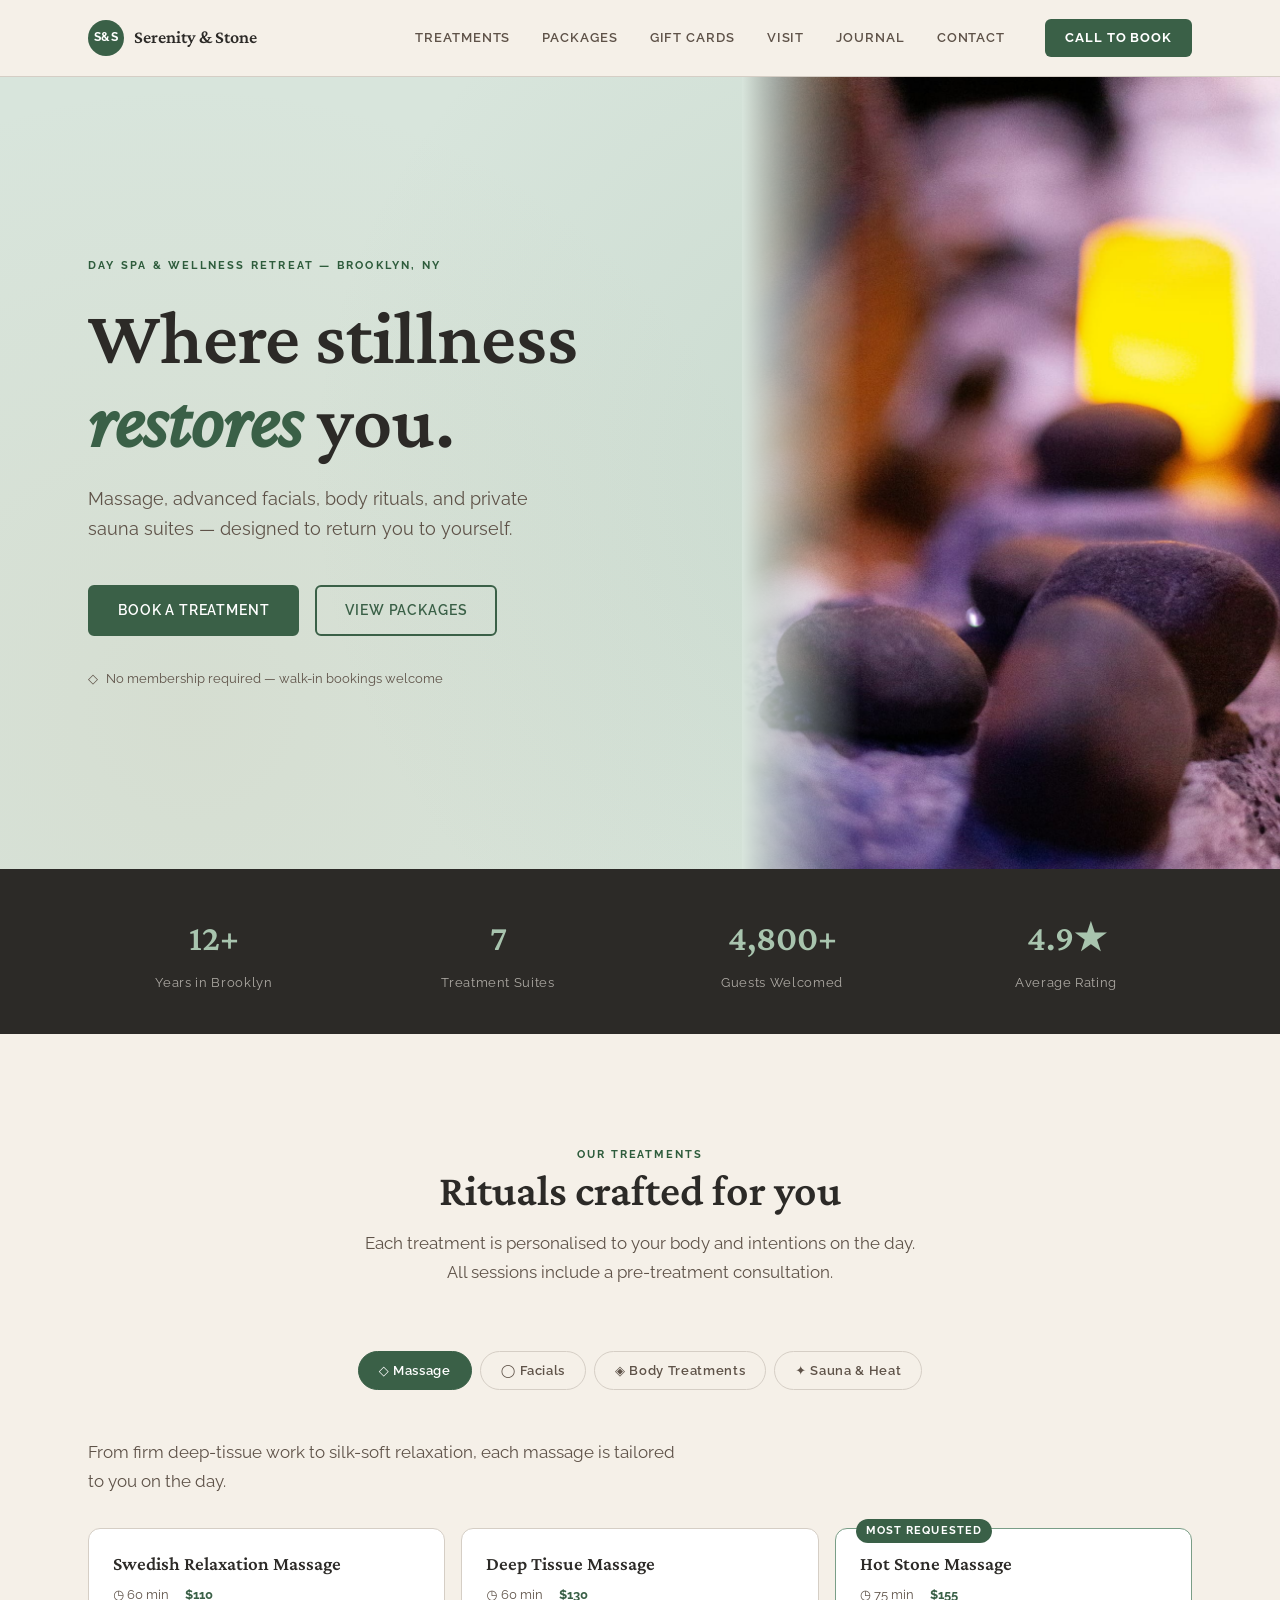
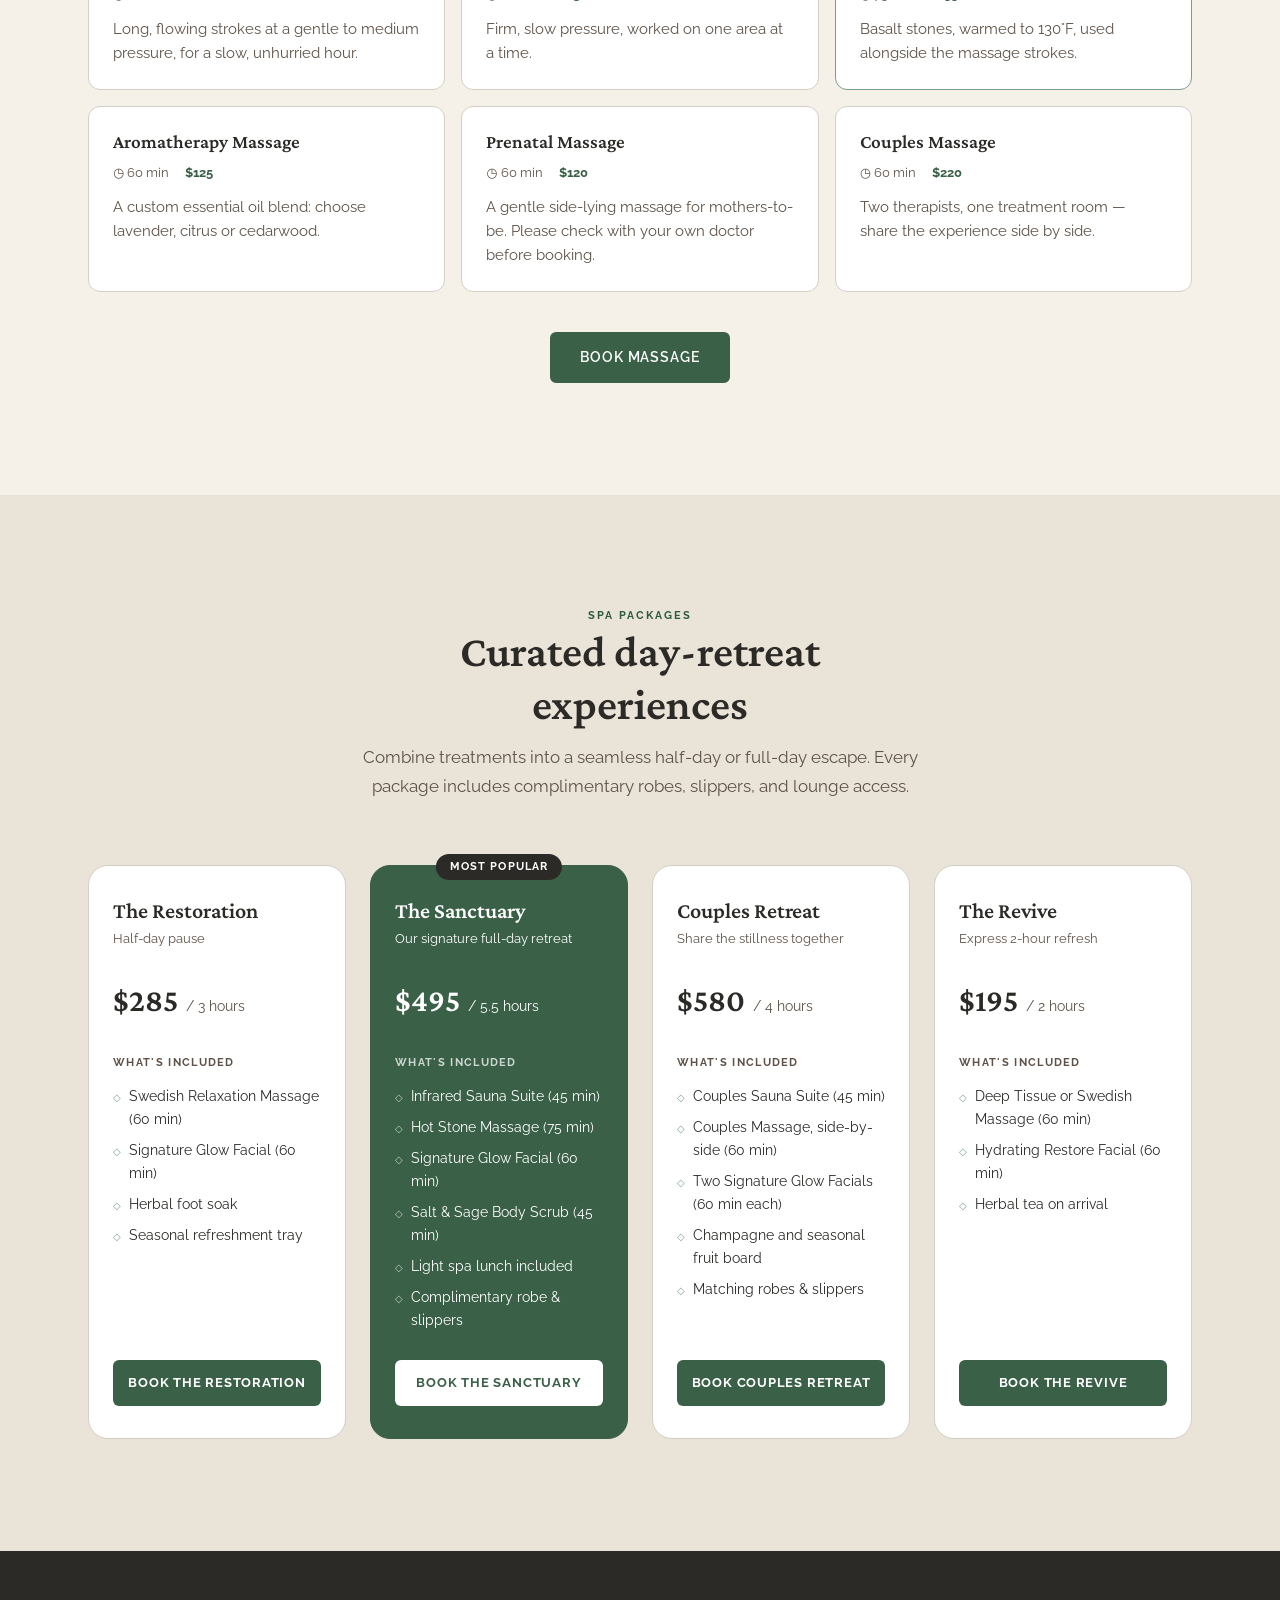
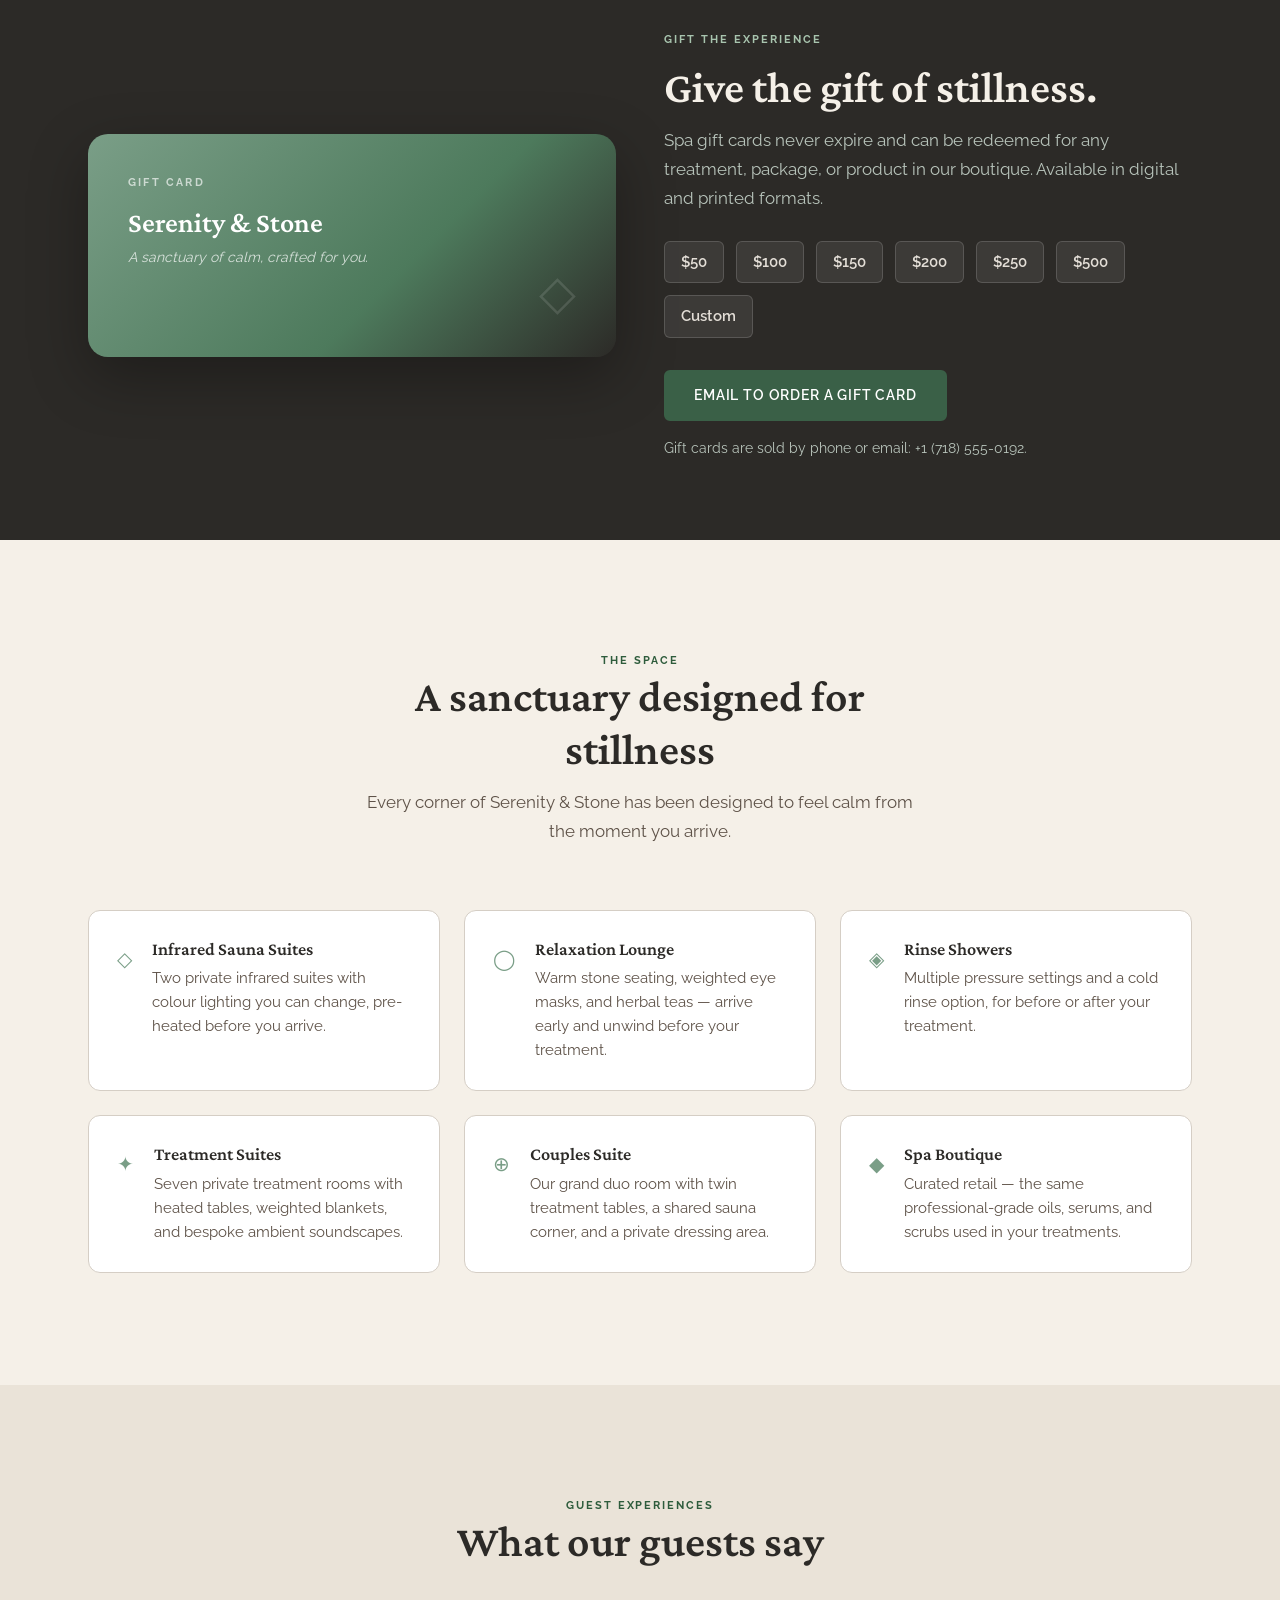
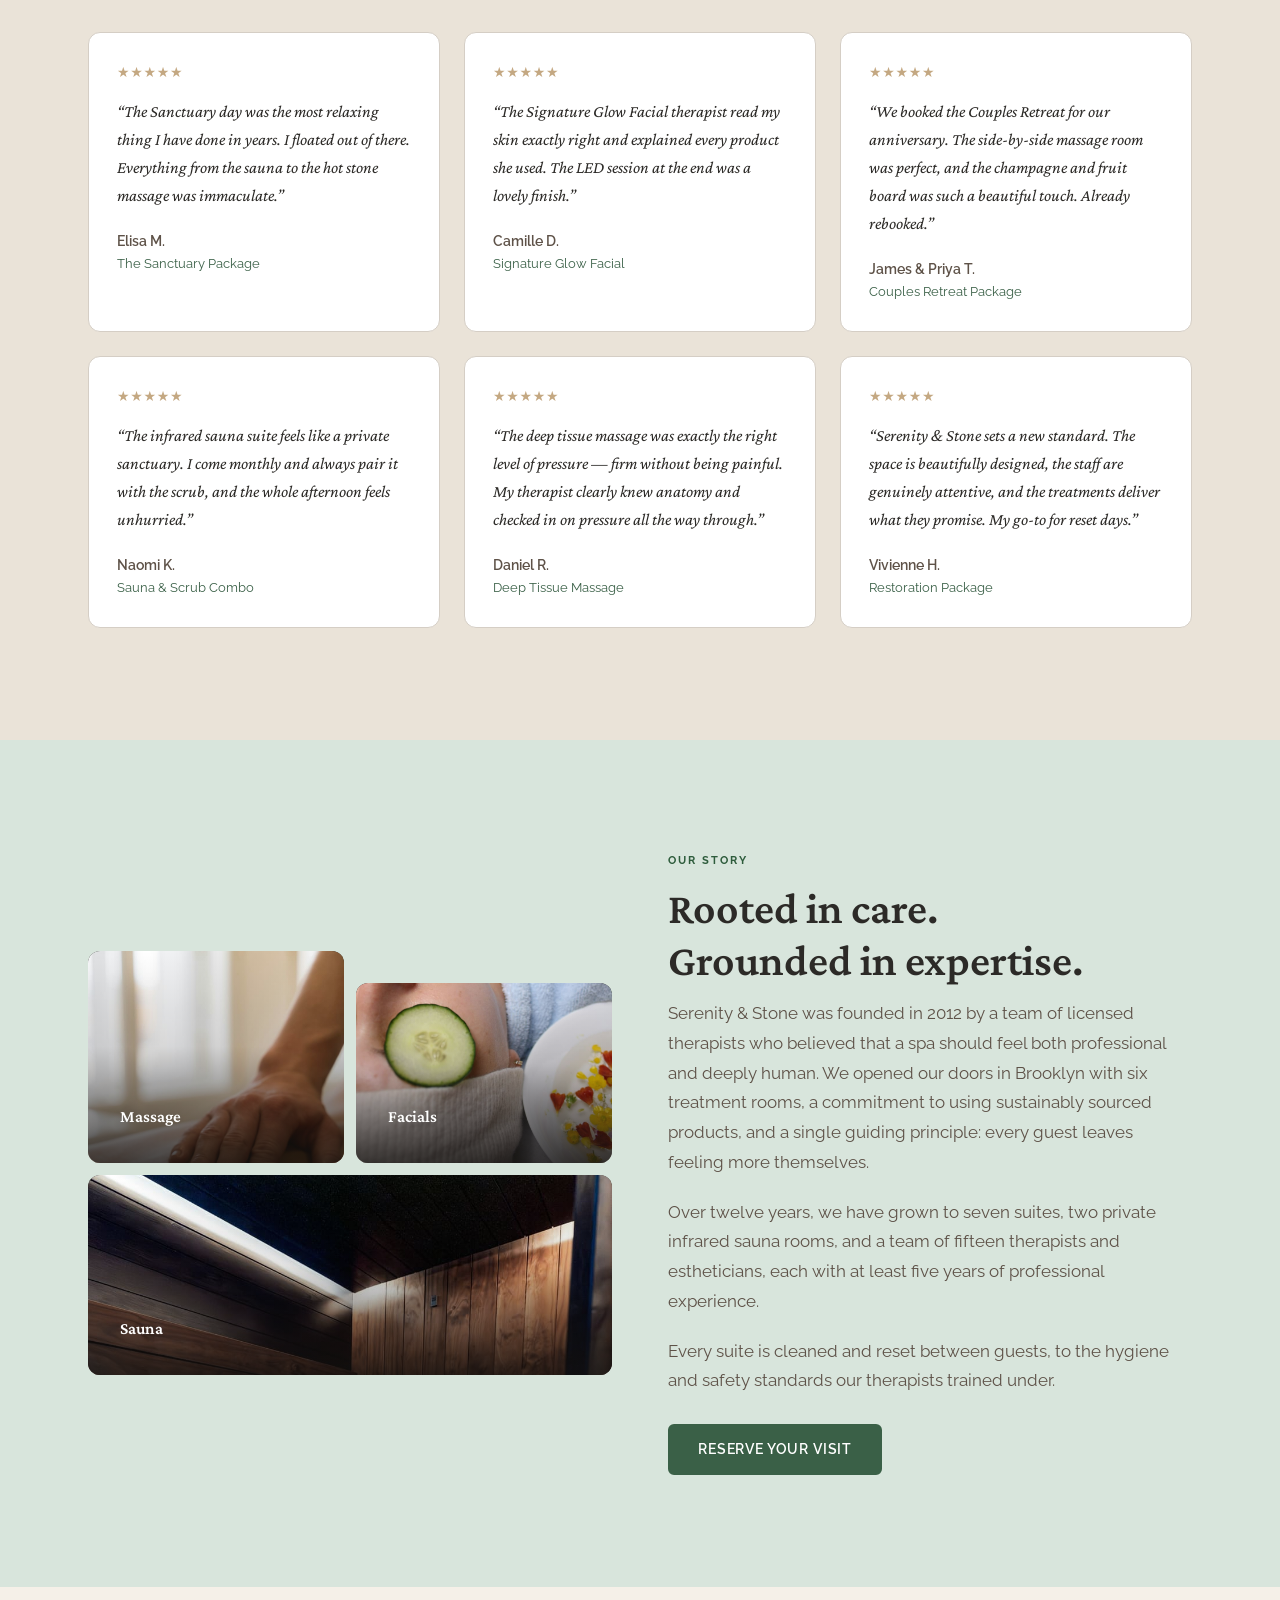
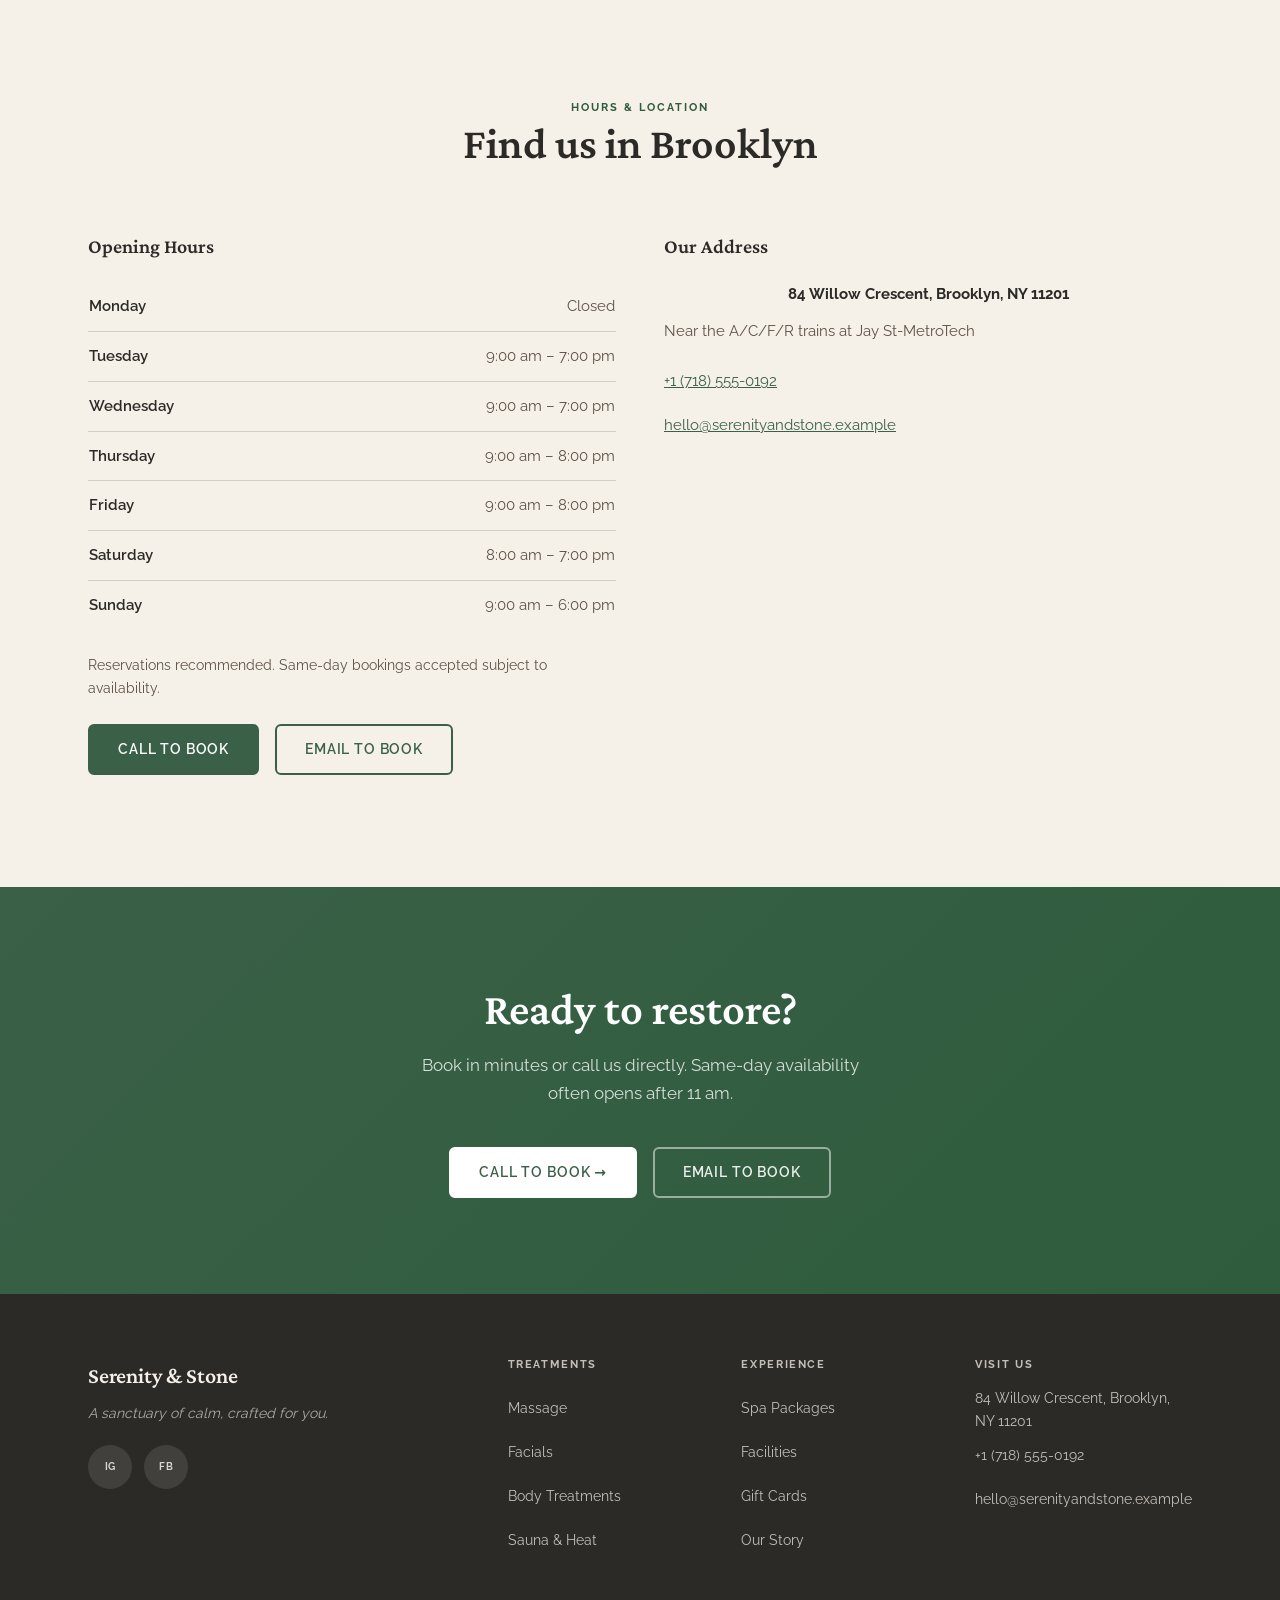
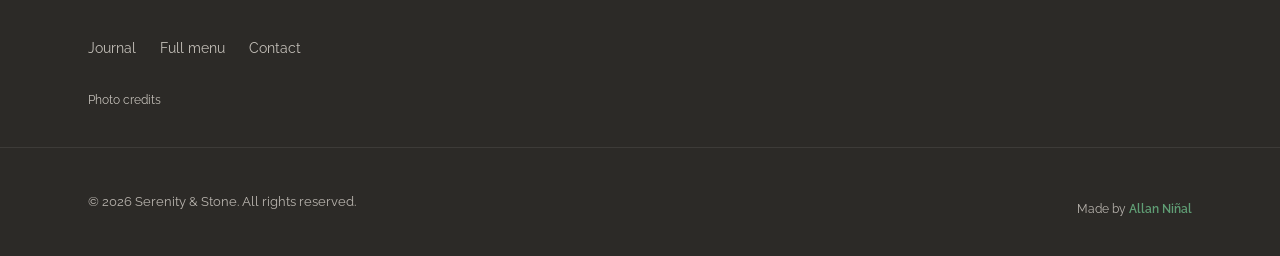
==== index.html @ 5a9118f3 "Eucalyptus HTML edition 1.0.0 Co-Authored-By: Claude Sonnet 5.5 <noreply@anthropic.com> Claude-Sessi" ====
<!DOCTYPE html><html lang="en" class="scroll-smooth"> <head><meta charset="utf-8"><meta name="viewport" content="width=device-width, initial-scale=1, viewport-fit=cover"><meta name="theme-color" content="#7A9E87"><title>Serenity &amp; Stone — Day Spa, Brooklyn NY</title><meta name="description" content="A luxury day spa in Brooklyn: massage, facials, body treatments, infrared sauna and bespoke packages. Book your retreat by phone or email."><link rel="canonical" href="https://example.com/"><meta name="robots" content="index, follow"><meta name="author" content="Serenity &#38; Stone"><!-- Open Graph --><meta property="og:title" content="Serenity &#38; Stone — Day Spa, Brooklyn NY"><meta property="og:description" content="A luxury day spa in Brooklyn: massage, facials, body treatments, infrared sauna and bespoke packages. Book your retreat by phone or email."><meta property="og:url" content="https://example.com/"><meta property="og:type" content="website"><meta property="og:site_name" content="Serenity &#38; Stone — Day Spa, Brooklyn NY"><meta property="og:locale" content="en_US"><meta property="og:image" content="https://example.com/og-image.png"><meta property="og:image:type" content="image/png"><meta property="og:image:width" content="1200"><meta property="og:image:height" content="630"><meta property="og:image:alt" content="Serenity &#38; Stone — Day Spa, Brooklyn NY"><!-- Twitter / X --><meta name="twitter:card" content="summary_large_image"><meta name="twitter:title" content="Serenity &#38; Stone — Day Spa, Brooklyn NY"><meta name="twitter:description" content="A luxury day spa in Brooklyn: massage, facials, body treatments, infrared sauna and bespoke packages. Book your retreat by phone or email."><meta name="twitter:image" content="https://example.com/og-image.png"><link rel="icon" href="./favicon.svg" type="image/svg+xml"><link rel="apple-touch-icon" href="./favicon.svg"><script type="application/ld+json">{"@context":"https://schema.org","@type":["HealthAndBeautyBusiness","DaySpa"],"name":"Serenity & Stone","description":"A luxury day spa in Brooklyn: massage, facials, body treatments, infrared sauna and bespoke packages. Book your retreat by phone or email.","url":"https://example.com/","telephone":"+1 (718) 555-0192","email":"hello@serenityandstone.example","address":{"@type":"PostalAddress","streetAddress":"84 Willow Crescent","addressLocality":"Brooklyn","addressRegion":"NY","postalCode":"11201","addressCountry":"US"},"openingHoursSpecification":[{"@type":"OpeningHoursSpecification","dayOfWeek":["Tuesday","Wednesday"],"opens":"09:00","closes":"19:00"},{"@type":"OpeningHoursSpecification","dayOfWeek":["Thursday","Friday"],"opens":"09:00","closes":"20:00"},{"@type":"OpeningHoursSpecification","dayOfWeek":"Saturday","opens":"08:00","closes":"19:00"},{"@type":"OpeningHoursSpecification","dayOfWeek":"Sunday","opens":"09:00","closes":"18:00"}],"priceRange":"$$$","image":"https://example.com/og-image.png","sameAs":["https://www.instagram.com/","https://www.facebook.com/"]}</script><script type="application/ld+json">{"@context":"https://schema.org","@type":"Service","provider":{"@type":"DaySpa","name":"Serenity & Stone","url":"https://example.com/"},"serviceType":"Day Spa Services","hasOfferCatalog":{"@type":"OfferCatalog","name":"Spa Treatments & Packages","itemListElement":[{"@type":"OfferCatalog","name":"Massage","itemListElement":[{"@type":"Offer","itemOffered":{"@type":"Service","name":"Hot Stone Massage"},"price":"155","priceCurrency":"USD"},{"@type":"Offer","itemOffered":{"@type":"Service","name":"Couples Massage"},"price":"220","priceCurrency":"USD"}]},{"@type":"OfferCatalog","name":"Facials","itemListElement":[{"@type":"Offer","itemOffered":{"@type":"Service","name":"Signature Glow Facial"},"price":"115","priceCurrency":"USD"}]}]}}</script><link rel="stylesheet" href="./assets/index.DWOduGTS.css"><script type="module">const l=document.querySelectorAll('[role="tab"]'),r=document.querySelectorAll('[role="tabpanel"]');l.forEach(a=>{a.addEventListener("click",()=>{const c=a.getAttribute("data-tab");l.forEach(t=>t.setAttribute("aria-selected","false")),r.forEach(t=>t.classList.remove("is-active")),a.setAttribute("aria-selected","true");const e=document.getElementById(`panel-${c}`);e&&e.classList.add("is-active")}),a.addEventListener("keydown",c=>{const e=Array.from(l),t=e.indexOf(a);c.key==="ArrowRight"&&(e[(t+1)%e.length].focus(),e[(t+1)%e.length].click()),c.key==="ArrowLeft"&&(e[(t-1+e.length)%e.length].focus(),e[(t-1+e.length)%e.length].click())})});
</script></head> <body class="min-h-screen flex flex-col antialiased"> <header class="site-header" role="banner"> <div class="container-x header-inner"> <a href="./index.html" class="logo" aria-label="Serenity &#38; Stone — home"> <span class="logo-mark" aria-hidden="true">S&S</span> <span class="logo-name">Serenity &amp; Stone</span> </a> <nav aria-label="Main navigation" class="main-nav"> <ul role="list" class="nav-list"> <li> <a href="./index.html#treatments" class="nav-link">Treatments</a> </li><li> <a href="./index.html#packages" class="nav-link">Packages</a> </li><li> <a href="./index.html#gift-cards" class="nav-link">Gift Cards</a> </li><li> <a href="./index.html#location" class="nav-link">Visit</a> </li><li> <a href="./journal/index.html" class="nav-link">Journal</a> </li><li> <a href="./contact/index.html" class="nav-link">Contact</a> </li> </ul> </nav> <a href="tel:+17185550192" class="btn-book">Call to Book</a> <!-- Phone: menu (no JavaScript) --> <details class="mobile-menu"> <summary aria-label="Menu">Menu</summary> <nav aria-label="Mobile navigation"> <a href="./index.html#treatments">Treatments</a><a href="./index.html#packages">Packages</a><a href="./index.html#gift-cards">Gift Cards</a><a href="./index.html#location">Visit</a><a href="./journal/index.html">Journal</a><a href="./contact/index.html">Contact</a> <a href="tel:+17185550192" class="mobile-menu__cta">Call to Book</a> </nav> </details> </div> </header> <main id="main-content" class="flex-1" tabindex="-1">   <section id="hero" class="hero" aria-label="Hero — {spa.name}"> <div class="hero-bg-pattern" aria-hidden="true"></div> <!-- Real spa photography fills the right panel --> <div class="hero-photo" aria-hidden="true"> <img src="./images/hero.jpg" alt="Warm basalt stones and a glowing candle in a treatment room" width="1400" height="1600" fetchpriority="high" decoding="async"> </div> <div class="container-x hero-inner"> <p class="hero-eyebrow">Day Spa &amp; Wellness Retreat &mdash; Brooklyn, NY</p> <h1 class="hero-title">
Where stillness<br> <em>restores</em> you.
</h1> <p class="hero-tagline">
Massage, advanced facials, body rituals, and private sauna suites
        — designed to return you to yourself.
</p> <div class="hero-actions"> <a href="#location" class="btn-primary">
Book a Treatment
</a> <a href="#packages" class="btn-ghost">
View Packages
</a> </div> <p class="hero-note"> <span aria-hidden="true">◇</span>
No membership required &mdash; walk-in bookings welcome
</p> </div> </section>  <section class="stats-band" aria-label="Key statistics"> <div class="container-x"> <dl class="stats-grid"> <div> <dt class="visually-hidden">Years in Brooklyn</dt> <dd> <span class="stat-value">12+</span> <p class="stat-label">Years in Brooklyn</p> </dd> </div><div> <dt class="visually-hidden">Treatment Suites</dt> <dd> <span class="stat-value">7</span> <p class="stat-label">Treatment Suites</p> </dd> </div><div> <dt class="visually-hidden">Guests Welcomed</dt> <dd> <span class="stat-value">4,800+</span> <p class="stat-label">Guests Welcomed</p> </dd> </div><div> <dt class="visually-hidden">Average Rating</dt> <dd> <span class="stat-value">4.9★</span> <p class="stat-label">Average Rating</p> </dd> </div> </dl> </div> </section>  <section id="treatments" class="section-pad" aria-labelledby="treatments-heading"> <div class="container-x"> <div class="section-header"> <p class="eyebrow" aria-hidden="true">Our Treatments</p> <h2 id="treatments-heading" class="section-title">
Rituals crafted for you
</h2> <p class="section-subtitle">
Each treatment is personalised to your body and intentions on the day.
          All sessions include a pre-treatment consultation.
</p> </div> <!-- Tab navigation --> <div class="tabs-nav" role="tablist" aria-label="Treatment categories"> <button role="tab" id="tab-massage" aria-selected="true" aria-controls="panel-massage" class="tab-btn" data-tab="massage"> <span aria-hidden="true">◇</span> Massage </button><button role="tab" id="tab-facials" aria-selected="false" aria-controls="panel-facials" class="tab-btn" data-tab="facials"> <span aria-hidden="true">◯</span> Facials </button><button role="tab" id="tab-body" aria-selected="false" aria-controls="panel-body" class="tab-btn" data-tab="body"> <span aria-hidden="true">◈</span> Body Treatments </button><button role="tab" id="tab-sauna" aria-selected="false" aria-controls="panel-sauna" class="tab-btn" data-tab="sauna"> <span aria-hidden="true">✦</span> Sauna &amp; Heat </button> </div> <!-- Tab panels --> <div role="tabpanel" id="panel-massage" aria-labelledby="tab-massage" class="tab-panel is-active" tabindex="0"> <p class="section-subtitle" style="text-align:left;margin-bottom:2rem;margin-inline:0;max-width:60ch;">From firm deep-tissue work to silk-soft relaxation, each massage is tailored to you on the day.</p> <div class="treatments-grid"> <article class="treatment-card">  <h3 class="treatment-name">Swedish Relaxation Massage</h3> <div class="treatment-meta"> <span class="treatment-duration" aria-label="Duration: 60 min"> <span aria-hidden="true">◷</span> 60 min </span> <span class="treatment-price" aria-label="Price: $110"> $110 </span> </div> <p class="treatment-desc">Long, flowing strokes at a gentle to medium pressure, for a slow, unhurried hour.</p> </article><article class="treatment-card">  <h3 class="treatment-name">Deep Tissue Massage</h3> <div class="treatment-meta"> <span class="treatment-duration" aria-label="Duration: 60 min"> <span aria-hidden="true">◷</span> 60 min </span> <span class="treatment-price" aria-label="Price: $130"> $130 </span> </div> <p class="treatment-desc">Firm, slow pressure, worked on one area at a time.</p> </article><article class="treatment-card is-highlight"> <span class="treatment-highlight-badge">Most Requested</span> <h3 class="treatment-name">Hot Stone Massage</h3> <div class="treatment-meta"> <span class="treatment-duration" aria-label="Duration: 75 min"> <span aria-hidden="true">◷</span> 75 min </span> <span class="treatment-price" aria-label="Price: $155"> $155 </span> </div> <p class="treatment-desc">Basalt stones, warmed to 130°F, used alongside the massage strokes.</p> </article><article class="treatment-card">  <h3 class="treatment-name">Aromatherapy Massage</h3> <div class="treatment-meta"> <span class="treatment-duration" aria-label="Duration: 60 min"> <span aria-hidden="true">◷</span> 60 min </span> <span class="treatment-price" aria-label="Price: $125"> $125 </span> </div> <p class="treatment-desc">A custom essential oil blend: choose lavender, citrus or cedarwood.</p> </article><article class="treatment-card">  <h3 class="treatment-name">Prenatal Massage</h3> <div class="treatment-meta"> <span class="treatment-duration" aria-label="Duration: 60 min"> <span aria-hidden="true">◷</span> 60 min </span> <span class="treatment-price" aria-label="Price: $120"> $120 </span> </div> <p class="treatment-desc">A gentle side-lying massage for mothers-to-be. Please check with your own doctor before booking.</p> </article><article class="treatment-card">  <h3 class="treatment-name">Couples Massage</h3> <div class="treatment-meta"> <span class="treatment-duration" aria-label="Duration: 60 min"> <span aria-hidden="true">◷</span> 60 min </span> <span class="treatment-price" aria-label="Price: $220"> $220 </span> </div> <p class="treatment-desc">Two therapists, one treatment room — share the experience side by side.</p> </article> </div> <!-- Book CTA below each panel --> <div style="text-align:center;margin-top:2.5rem;"> <a href="#location" class="btn-primary">
Book Massage </a> </div> </div><div role="tabpanel" id="panel-facials" aria-labelledby="tab-facials" class="tab-panel" tabindex="0"> <p class="section-subtitle" style="text-align:left;margin-bottom:2rem;margin-inline:0;max-width:60ch;">Every facial begins with a skin analysis, so your therapist can choose the right products for you.</p> <div class="treatments-grid"> <article class="treatment-card is-highlight"> <span class="treatment-highlight-badge">Most Requested</span> <h3 class="treatment-name">Signature Glow Facial</h3> <div class="treatment-meta"> <span class="treatment-duration" aria-label="Duration: 60 min"> <span aria-hidden="true">◷</span> 60 min </span> <span class="treatment-price" aria-label="Price: $115"> $115 </span> </div> <p class="treatment-desc">Double cleanse, enzyme exfoliation, a custom serum and an LED light session.</p> </article><article class="treatment-card">  <h3 class="treatment-name">Hydrating Restore Facial</h3> <div class="treatment-meta"> <span class="treatment-duration" aria-label="Duration: 75 min"> <span aria-hidden="true">◷</span> 75 min </span> <span class="treatment-price" aria-label="Price: $135"> $135 </span> </div> <p class="treatment-desc">A hyaluronic acid serum and a peptide mask, for skin that feels dry.</p> </article><article class="treatment-card">  <h3 class="treatment-name">Clarifying Purify Facial</h3> <div class="treatment-meta"> <span class="treatment-duration" aria-label="Duration: 60 min"> <span aria-hidden="true">◷</span> 60 min </span> <span class="treatment-price" aria-label="Price: $115"> $115 </span> </div> <p class="treatment-desc">A salicylic peel, extractions and a clarifying mask, for oily or breakout-prone skin.</p> </article><article class="treatment-card">  <h3 class="treatment-name">Microcurrent Sculpting Facial</h3> <div class="treatment-meta"> <span class="treatment-duration" aria-label="Duration: 90 min"> <span aria-hidden="true">◷</span> 90 min </span> <span class="treatment-price" aria-label="Price: $165"> $165 </span> </div> <p class="treatment-desc">Microcurrent sculpting, a retinol micro-peel and a peptide mask.</p> </article><article class="treatment-card">  <h3 class="treatment-name">Sensitive Calm Facial</h3> <div class="treatment-meta"> <span class="treatment-duration" aria-label="Duration: 60 min"> <span aria-hidden="true">◷</span> 60 min </span> <span class="treatment-price" aria-label="Price: $110"> $110 </span> </div> <p class="treatment-desc">Fragrance-free formulas, cooling jade tool, and oat-silk mask for reactive skin.</p> </article> </div> <!-- Book CTA below each panel --> <div style="text-align:center;margin-top:2.5rem;"> <a href="#location" class="btn-primary">
Book Facials </a> </div> </div><div role="tabpanel" id="panel-body" aria-labelledby="tab-body" class="tab-panel" tabindex="0"> <p class="section-subtitle" style="text-align:left;margin-bottom:2rem;margin-inline:0;max-width:60ch;">Full-body rituals that exfoliate, soften and warm, from scalp to sole.</p> <div class="treatments-grid"> <article class="treatment-card">  <h3 class="treatment-name">Salt &amp; Sage Body Scrub</h3> <div class="treatment-meta"> <span class="treatment-duration" aria-label="Duration: 45 min"> <span aria-hidden="true">◷</span> 45 min </span> <span class="treatment-price" aria-label="Price: $90"> $90 </span> </div> <p class="treatment-desc">Dead Sea salt and dried sage exfoliate, followed by a warm rinse and shea butter seal.</p> </article><article class="treatment-card is-highlight"> <span class="treatment-highlight-badge">Most Requested</span> <h3 class="treatment-name">Seaweed Wrap</h3> <div class="treatment-meta"> <span class="treatment-duration" aria-label="Duration: 60 min"> <span aria-hidden="true">◷</span> 60 min </span> <span class="treatment-price" aria-label="Price: $120"> $120 </span> </div> <p class="treatment-desc">A warm marine algae wrap, with the skin cocooned in soft blankets.</p> </article><article class="treatment-card">  <h3 class="treatment-name">Cocoa Butter Body Ritual</h3> <div class="treatment-meta"> <span class="treatment-duration" aria-label="Duration: 75 min"> <span aria-hidden="true">◷</span> 75 min </span> <span class="treatment-price" aria-label="Price: $140"> $140 </span> </div> <p class="treatment-desc">A warm cocoa-sugar scrub, a warm oil massage and a butter mask.</p> </article><article class="treatment-card">  <h3 class="treatment-name">Back Facial</h3> <div class="treatment-meta"> <span class="treatment-duration" aria-label="Duration: 45 min"> <span aria-hidden="true">◷</span> 45 min </span> <span class="treatment-price" aria-label="Price: $95"> $95 </span> </div> <p class="treatment-desc">Deep cleanse, exfoliation, extractions, and masking for the hard-to-reach back.</p> </article><article class="treatment-card">  <h3 class="treatment-name">Himalayan Salt Stone Ritual</h3> <div class="treatment-meta"> <span class="treatment-duration" aria-label="Duration: 75 min"> <span aria-hidden="true">◷</span> 75 min </span> <span class="treatment-price" aria-label="Price: $150"> $150 </span> </div> <p class="treatment-desc">Warm salt stones glide over the skin in a slow, restorative full-body treatment.</p> </article> </div> <!-- Book CTA below each panel --> <div style="text-align:center;margin-top:2.5rem;"> <a href="#location" class="btn-primary">
Book Body Treatments </a> </div> </div><div role="tabpanel" id="panel-sauna" aria-labelledby="tab-sauna" class="tab-panel" tabindex="0"> <p class="section-subtitle" style="text-align:left;margin-bottom:2rem;margin-inline:0;max-width:60ch;">Our private infrared sauna suites offer heat, quiet and deep relaxation at your own pace.</p> <div class="treatments-grid"> <article class="treatment-card">  <h3 class="treatment-name">Infrared Sauna — Single</h3> <div class="treatment-meta"> <span class="treatment-duration" aria-label="Duration: 45 min"> <span aria-hidden="true">◷</span> 45 min </span> <span class="treatment-price" aria-label="Price: $55"> $55 </span> </div> <p class="treatment-desc">Private infrared suite with colour lighting you can change and chilled eucalyptus towels.</p> </article><article class="treatment-card">  <h3 class="treatment-name">Infrared Sauna — Couple</h3> <div class="treatment-meta"> <span class="treatment-duration" aria-label="Duration: 45 min"> <span aria-hidden="true">◷</span> 45 min </span> <span class="treatment-price" aria-label="Price: $90"> $90 </span> </div> <p class="treatment-desc">Share the heat — our spacious duo suite seats two comfortably.</p> </article><article class="treatment-card is-highlight"> <span class="treatment-highlight-badge">Most Requested</span> <h3 class="treatment-name">Sauna &amp; Scrub Combo</h3> <div class="treatment-meta"> <span class="treatment-duration" aria-label="Duration: 90 min"> <span aria-hidden="true">◷</span> 90 min </span> <span class="treatment-price" aria-label="Price: $145"> $145 </span> </div> <p class="treatment-desc">Infrared session followed immediately by the Salt &amp; Sage Body Scrub.</p> </article><article class="treatment-card">  <h3 class="treatment-name">Sauna &amp; Facial Combo</h3> <div class="treatment-meta"> <span class="treatment-duration" aria-label="Duration: 105 min"> <span aria-hidden="true">◷</span> 105 min </span> <span class="treatment-price" aria-label="Price: $160"> $160 </span> </div> <p class="treatment-desc">An infrared session followed immediately by the Signature Glow Facial.</p> </article> </div> <!-- Book CTA below each panel --> <div style="text-align:center;margin-top:2.5rem;"> <a href="#location" class="btn-primary">
Book Sauna &amp; Heat </a> </div> </div> </div> </section>  <section id="packages" class="section-pad" style="background-color:var(--color-bg-alt);" aria-labelledby="packages-heading"> <div class="container-x"> <div class="section-header"> <p class="eyebrow" aria-hidden="true">Spa Packages</p> <h2 id="packages-heading" class="section-title">
Curated day-retreat experiences
</h2> <p class="section-subtitle">
Combine treatments into a seamless half-day or full-day escape.
          Every package includes complimentary robes, slippers, and lounge access.
</p> </div> <div class="packages-grid"> <article class="package-card">  <h3 class="package-name">The Restoration</h3> <p class="package-subtitle">Half-day pause</p> <div class="package-pricing"> <span class="package-price">$285</span> <span class="package-duration">/ 3 hours</span> </div> <p class="package-includes-label">What's included</p> <ul class="package-include-list" role="list"> <li class="package-include"> <span class="package-include-item" aria-hidden="true"></span> <span>Swedish Relaxation Massage (60 min)</span> </li><li class="package-include"> <span class="package-include-item" aria-hidden="true"></span> <span>Signature Glow Facial (60 min)</span> </li><li class="package-include"> <span class="package-include-item" aria-hidden="true"></span> <span>Herbal foot soak</span> </li><li class="package-include"> <span class="package-include-item" aria-hidden="true"></span> <span>Seasonal refreshment tray</span> </li> </ul> <a href="#location" class="package-cta">
Book The Restoration </a> </article><article class="package-card is-highlight"> <span class="package-badge">Most popular</span> <h3 class="package-name">The Sanctuary</h3> <p class="package-subtitle">Our signature full-day retreat</p> <div class="package-pricing"> <span class="package-price">$495</span> <span class="package-duration">/ 5.5 hours</span> </div> <p class="package-includes-label">What's included</p> <ul class="package-include-list" role="list"> <li class="package-include"> <span class="package-include-item" aria-hidden="true"></span> <span>Infrared Sauna Suite (45 min)</span> </li><li class="package-include"> <span class="package-include-item" aria-hidden="true"></span> <span>Hot Stone Massage (75 min)</span> </li><li class="package-include"> <span class="package-include-item" aria-hidden="true"></span> <span>Signature Glow Facial (60 min)</span> </li><li class="package-include"> <span class="package-include-item" aria-hidden="true"></span> <span>Salt &amp; Sage Body Scrub (45 min)</span> </li><li class="package-include"> <span class="package-include-item" aria-hidden="true"></span> <span>Light spa lunch included</span> </li><li class="package-include"> <span class="package-include-item" aria-hidden="true"></span> <span>Complimentary robe &amp; slippers</span> </li> </ul> <a href="#location" class="package-cta">
Book The Sanctuary </a> </article><article class="package-card">  <h3 class="package-name">Couples Retreat</h3> <p class="package-subtitle">Share the stillness together</p> <div class="package-pricing"> <span class="package-price">$580</span> <span class="package-duration">/ 4 hours</span> </div> <p class="package-includes-label">What's included</p> <ul class="package-include-list" role="list"> <li class="package-include"> <span class="package-include-item" aria-hidden="true"></span> <span>Couples Sauna Suite (45 min)</span> </li><li class="package-include"> <span class="package-include-item" aria-hidden="true"></span> <span>Couples Massage, side-by-side (60 min)</span> </li><li class="package-include"> <span class="package-include-item" aria-hidden="true"></span> <span>Two Signature Glow Facials (60 min each)</span> </li><li class="package-include"> <span class="package-include-item" aria-hidden="true"></span> <span>Champagne and seasonal fruit board</span> </li><li class="package-include"> <span class="package-include-item" aria-hidden="true"></span> <span>Matching robes &amp; slippers</span> </li> </ul> <a href="#location" class="package-cta">
Book Couples Retreat </a> </article><article class="package-card">  <h3 class="package-name">The Revive</h3> <p class="package-subtitle">Express 2-hour refresh</p> <div class="package-pricing"> <span class="package-price">$195</span> <span class="package-duration">/ 2 hours</span> </div> <p class="package-includes-label">What's included</p> <ul class="package-include-list" role="list"> <li class="package-include"> <span class="package-include-item" aria-hidden="true"></span> <span>Deep Tissue or Swedish Massage (60 min)</span> </li><li class="package-include"> <span class="package-include-item" aria-hidden="true"></span> <span>Hydrating Restore Facial (60 min)</span> </li><li class="package-include"> <span class="package-include-item" aria-hidden="true"></span> <span>Herbal tea on arrival</span> </li> </ul> <a href="#location" class="package-cta">
Book The Revive </a> </article> </div> </div> </section>  <section id="gift-cards" class="gift-card-section" aria-labelledby="gift-cards-heading"> <div class="container-x"> <div class="gift-card-inner"> <!-- Visual card --> <div class="gift-card-visual" aria-hidden="true"> <div> <p class="gift-card-label">Gift Card</p> <p class="gift-card-name">Serenity &amp; Stone</p> <p class="gift-card-tagline">A sanctuary of calm, crafted for you.</p> </div> <p class="gift-card-deco">◇</p> </div> <!-- Content --> <div class="gift-card-content"> <p class="eyebrow gift-eyebrow" aria-hidden="true">Gift the Experience</p> <h2 id="gift-cards-heading" class="section-title gift-section-title">
Give the gift of stillness.
</h2> <p class="section-subtitle gift-section-subtitle">
Spa gift cards never expire and can be redeemed for any treatment, package,
            or product in our boutique. Available in digital and printed formats.
</p> <div class="gift-amounts" aria-label="Available gift card denominations"> <span class="gift-amount">$50</span><span class="gift-amount">$100</span><span class="gift-amount">$150</span><span class="gift-amount">$200</span><span class="gift-amount">$250</span><span class="gift-amount">$500</span> <span class="gift-amount">Custom</span> </div> <div style="display:flex;flex-wrap:wrap;gap:1rem;"> <a href="mailto:hello@serenityandstone.example?subject=Gift%20card" class="btn-primary">
Email to Order a Gift Card
</a> </div> <p class="gift-order-note">Gift cards are sold by phone or email: +1 (718) 555-0192.</p> </div> </div> </div> </section>  <section id="facilities" class="section-pad" aria-labelledby="facilities-heading"> <div class="container-x"> <div class="section-header"> <p class="eyebrow" aria-hidden="true">The Space</p> <h2 id="facilities-heading" class="section-title">
A sanctuary designed for stillness
</h2> <p class="section-subtitle">
Every corner of Serenity &amp; Stone has been designed to feel calm
          from the moment you arrive.
</p> </div> <div class="facilities-grid"> <div class="facility-card"> <span class="facility-icon" aria-hidden="true">◇</span> <div> <h3 class="facility-name">Infrared Sauna Suites</h3> <p class="facility-desc">Two private infrared suites with colour lighting you can change, pre-heated before you arrive.</p> </div> </div><div class="facility-card"> <span class="facility-icon" aria-hidden="true">◯</span> <div> <h3 class="facility-name">Relaxation Lounge</h3> <p class="facility-desc">Warm stone seating, weighted eye masks, and herbal teas — arrive early and unwind before your treatment.</p> </div> </div><div class="facility-card"> <span class="facility-icon" aria-hidden="true">◈</span> <div> <h3 class="facility-name">Rinse Showers</h3> <p class="facility-desc">Multiple pressure settings and a cold rinse option, for before or after your treatment.</p> </div> </div><div class="facility-card"> <span class="facility-icon" aria-hidden="true">✦</span> <div> <h3 class="facility-name">Treatment Suites</h3> <p class="facility-desc">Seven private treatment rooms with heated tables, weighted blankets, and bespoke ambient soundscapes.</p> </div> </div><div class="facility-card"> <span class="facility-icon" aria-hidden="true">⊕</span> <div> <h3 class="facility-name">Couples Suite</h3> <p class="facility-desc">Our grand duo room with twin treatment tables, a shared sauna corner, and a private dressing area.</p> </div> </div><div class="facility-card"> <span class="facility-icon" aria-hidden="true">◆</span> <div> <h3 class="facility-name">Spa Boutique</h3> <p class="facility-desc">Curated retail — the same professional-grade oils, serums, and scrubs used in your treatments.</p> </div> </div> </div> </div> </section>  <section id="testimonials" class="section-pad testimonials-section" aria-labelledby="testimonials-heading"> <div class="container-x"> <div class="section-header"> <p class="eyebrow" aria-hidden="true">Guest Experiences</p> <h2 id="testimonials-heading" class="section-title">
What our guests say
</h2> </div> <div class="testimonials-grid"> <article class="testimonial-card"> <div class="testimonial-stars" aria-label="5 out of 5 stars"> ★★★★★ </div> <blockquote class="testimonial-quote">&ldquo;The Sanctuary day was the most relaxing thing I have done in years. I floated out of there. Everything from the sauna to the hot stone massage was immaculate.&rdquo;</blockquote> <footer> <p class="testimonial-author">Elisa M.</p> <p class="testimonial-service">The Sanctuary Package</p> </footer> </article><article class="testimonial-card"> <div class="testimonial-stars" aria-label="5 out of 5 stars"> ★★★★★ </div> <blockquote class="testimonial-quote">&ldquo;The Signature Glow Facial therapist read my skin exactly right and explained every product she used. The LED session at the end was a lovely finish.&rdquo;</blockquote> <footer> <p class="testimonial-author">Camille D.</p> <p class="testimonial-service">Signature Glow Facial</p> </footer> </article><article class="testimonial-card"> <div class="testimonial-stars" aria-label="5 out of 5 stars"> ★★★★★ </div> <blockquote class="testimonial-quote">&ldquo;We booked the Couples Retreat for our anniversary. The side-by-side massage room was perfect, and the champagne and fruit board was such a beautiful touch. Already rebooked.&rdquo;</blockquote> <footer> <p class="testimonial-author">James &amp; Priya T.</p> <p class="testimonial-service">Couples Retreat Package</p> </footer> </article><article class="testimonial-card"> <div class="testimonial-stars" aria-label="5 out of 5 stars"> ★★★★★ </div> <blockquote class="testimonial-quote">&ldquo;The infrared sauna suite feels like a private sanctuary. I come monthly and always pair it with the scrub, and the whole afternoon feels unhurried.&rdquo;</blockquote> <footer> <p class="testimonial-author">Naomi K.</p> <p class="testimonial-service">Sauna &amp; Scrub Combo</p> </footer> </article><article class="testimonial-card"> <div class="testimonial-stars" aria-label="5 out of 5 stars"> ★★★★★ </div> <blockquote class="testimonial-quote">&ldquo;The deep tissue massage was exactly the right level of pressure — firm without being painful. My therapist clearly knew anatomy and checked in on pressure all the way through.&rdquo;</blockquote> <footer> <p class="testimonial-author">Daniel R.</p> <p class="testimonial-service">Deep Tissue Massage</p> </footer> </article><article class="testimonial-card"> <div class="testimonial-stars" aria-label="5 out of 5 stars"> ★★★★★ </div> <blockquote class="testimonial-quote">&ldquo;Serenity &amp; Stone sets a new standard. The space is beautifully designed, the staff are genuinely attentive, and the treatments deliver what they promise. My go-to for reset days.&rdquo;</blockquote> <footer> <p class="testimonial-author">Vivienne H.</p> <p class="testimonial-service">Restoration Package</p> </footer> </article> </div> </div> </section>  <section id="about" class="section-pad about-section" aria-labelledby="about-heading"> <div class="container-x"> <div class="about-inner"> <!-- Three photo tiles --> <div class="about-visual"> <div class="about-card has-photo"> <img src="./images/massage.jpg" alt="A hand resting on a massage table in a bright treatment room" width="900" height="700" loading="lazy" decoding="async" class="about-card-photo"> <span class="about-card-title">Massage</span> </div> <div class="about-card has-photo"> <img src="./images/facials.jpg" alt="A cucumber slice on a guest's cheek, beside a bowl of fresh petals and fruit" width="900" height="700" loading="lazy" decoding="async" class="about-card-photo"> <span class="about-card-title">Facials</span> </div> <div class="about-card has-photo"> <img src="./images/sauna.jpg" alt="The wood-panelled infrared sauna suite" width="900" height="700" loading="lazy" decoding="async" class="about-card-photo"> <span class="about-card-title">Sauna</span> </div> </div> <!-- Text content --> <div class="about-content"> <p class="eyebrow" style="margin-bottom:0.75rem;" aria-hidden="true">Our Story</p> <h2 id="about-heading" class="section-title" style="text-align:left;">
Rooted in care.<br>Grounded in expertise.
</h2> <p class="about-body">
Serenity &amp; Stone was founded in 2012 by a team of licensed therapists who
            believed that a spa should feel both professional and deeply human.
            We opened our doors in Brooklyn with six treatment rooms, a commitment to using
            sustainably sourced products, and a single guiding principle:
            every guest leaves feeling more themselves.
</p> <p class="about-body">
Over twelve years, we have grown to seven suites, two private infrared sauna
            rooms, and a team of fifteen therapists and estheticians, each with at least
            five years of professional experience.
</p> <p class="about-body">
Every suite is cleaned and reset between guests, to the hygiene and safety standards our therapists trained under.
</p> <a href="#location" class="btn-primary" style="margin-top:0.5rem;">
Reserve Your Visit
</a> </div> </div> </div> </section>  <section id="location" class="section-pad" aria-labelledby="location-heading"> <div class="container-x"> <div class="section-header"> <p class="eyebrow" aria-hidden="true">Hours &amp; Location</p> <h2 id="location-heading" class="section-title">
Find us in Brooklyn
</h2> </div> <div class="info-grid"> <!-- Hours --> <div> <h3 class="section-title" style="font-size:1.25rem;margin-bottom:1.5rem;">Opening Hours</h3> <table class="hours-table" aria-label="Opening hours"> <tbody> <tr class="hours-row"> <td class="hours-day">Monday</td> <td class="hours-time hours-closed">Closed</td> </tr><tr class="hours-row"> <td class="hours-day">Tuesday</td> <td class="hours-time">9:00 am – 7:00 pm</td> </tr><tr class="hours-row"> <td class="hours-day">Wednesday</td> <td class="hours-time">9:00 am – 7:00 pm</td> </tr><tr class="hours-row"> <td class="hours-day">Thursday</td> <td class="hours-time">9:00 am – 8:00 pm</td> </tr><tr class="hours-row"> <td class="hours-day">Friday</td> <td class="hours-time">9:00 am – 8:00 pm</td> </tr><tr class="hours-row"> <td class="hours-day">Saturday</td> <td class="hours-time">8:00 am – 7:00 pm</td> </tr><tr class="hours-row"> <td class="hours-day">Sunday</td> <td class="hours-time">9:00 am – 6:00 pm</td> </tr> </tbody> </table> <p style="margin-top:1.5rem;font-size:0.875rem;color:var(--color-text-muted);">
Reservations recommended. Same-day bookings accepted subject to availability.
</p> <div style="margin-top:1.5rem;display:flex;gap:1rem;flex-wrap:wrap;"> <a href="tel:+17185550192" class="btn-primary">Call to Book</a> <a href="mailto:hello@serenityandstone.example" class="btn-ghost">Email to Book</a> </div> </div> <!-- Map / Location --> <div> <h3 class="section-title" style="font-size:1.25rem;margin-bottom:1.5rem;">Our Address</h3> <address class="map-address not-italic"> <strong>84 Willow Crescent, Brooklyn, NY 11201</strong> </address> <p style="margin-top:0.75rem;font-size:0.9375rem;color:var(--color-text-muted);">
Near the A/C/F/R trains at Jay St-MetroTech
</p> <p style="margin-top:1rem;font-size:0.9375rem;"> <a href="tel:+17185550192" class="contact-link">+1 (718) 555-0192</a><br> <a href="mailto:hello@serenityandstone.example" class="contact-link">hello@serenityandstone.example</a> </p> </div> </div> </div> </section>  <section class="booking-cta" aria-labelledby="cta-heading"> <div class="container-x"> <h2 id="cta-heading" class="booking-cta-title">
Ready to restore?
</h2> <p class="booking-cta-subtitle">
Book in minutes or call us directly. Same-day availability often
        opens after 11 am.
</p> <div style="display:flex;flex-wrap:wrap;gap:1rem;justify-content:center;align-items:center;"> <a href="tel:+17185550192" class="btn-primary">
Call to Book &rarr;
</a> <a href="mailto:hello@serenityandstone.example" class="btn-ghost">
Email to Book
</a> </div> </div> </section>  </main> <footer class="site-footer" role="contentinfo" data-astro-cid-gcn2mc3v> <div class="container-x footer-inner" data-astro-cid-gcn2mc3v> <div class="footer-brand" data-astro-cid-gcn2mc3v> <a href="./index.html" class="footer-logo" aria-label="Serenity &#38; Stone — home" data-astro-cid-gcn2mc3v> Serenity &amp; Stone </a> <p class="footer-tagline" data-astro-cid-gcn2mc3v>A sanctuary of calm, crafted for you.</p> <div class="footer-social" data-astro-cid-gcn2mc3v> <a href="https://www.instagram.com/" target="_blank" rel="noopener noreferrer" class="social-link" data-astro-cid-gcn2mc3v> <span aria-hidden="true" data-astro-cid-gcn2mc3v>IG</span> <span class="visually-hidden" data-astro-cid-gcn2mc3v>Instagram</span> </a> <a href="https://www.facebook.com/" target="_blank" rel="noopener noreferrer" class="social-link" data-astro-cid-gcn2mc3v> <span aria-hidden="true" data-astro-cid-gcn2mc3v>FB</span> <span class="visually-hidden" data-astro-cid-gcn2mc3v>Facebook</span> </a> </div> </div> <div class="footer-col" data-astro-cid-gcn2mc3v> <h2 class="footer-col-title" data-astro-cid-gcn2mc3v>Treatments</h2> <ul role="list" class="footer-links" data-astro-cid-gcn2mc3v> <li data-astro-cid-gcn2mc3v><a href="./index.html#treatments" class="footer-link" data-astro-cid-gcn2mc3v>Massage</a></li> <li data-astro-cid-gcn2mc3v><a href="./index.html#treatments" class="footer-link" data-astro-cid-gcn2mc3v>Facials</a></li> <li data-astro-cid-gcn2mc3v><a href="./index.html#treatments" class="footer-link" data-astro-cid-gcn2mc3v>Body Treatments</a></li> <li data-astro-cid-gcn2mc3v><a href="./index.html#treatments" class="footer-link" data-astro-cid-gcn2mc3v>Sauna &amp; Heat</a></li> </ul> </div> <div class="footer-col" data-astro-cid-gcn2mc3v> <h2 class="footer-col-title" data-astro-cid-gcn2mc3v>Experience</h2> <ul role="list" class="footer-links" data-astro-cid-gcn2mc3v> <li data-astro-cid-gcn2mc3v><a href="./index.html#packages" class="footer-link" data-astro-cid-gcn2mc3v>Spa Packages</a></li> <li data-astro-cid-gcn2mc3v><a href="./index.html#facilities" class="footer-link" data-astro-cid-gcn2mc3v>Facilities</a></li> <li data-astro-cid-gcn2mc3v><a href="./index.html#gift-cards" class="footer-link" data-astro-cid-gcn2mc3v>Gift Cards</a></li> <li data-astro-cid-gcn2mc3v><a href="./index.html#about" class="footer-link" data-astro-cid-gcn2mc3v>Our Story</a></li> </ul> </div> <div class="footer-col" data-astro-cid-gcn2mc3v> <h2 class="footer-col-title" data-astro-cid-gcn2mc3v>Visit Us</h2> <address class="footer-address not-italic" data-astro-cid-gcn2mc3v> <p data-astro-cid-gcn2mc3v>84 Willow Crescent, Brooklyn, NY 11201</p> <p class="mt-1" data-astro-cid-gcn2mc3v> <a href="tel:+17185550192" class="footer-link" data-astro-cid-gcn2mc3v>+1 (718) 555-0192</a> </p> <p class="mt-1" data-astro-cid-gcn2mc3v> <a href="mailto:hello@serenityandstone.example" class="footer-link" data-astro-cid-gcn2mc3v>hello@serenityandstone.example</a> </p> </address> </div> </div> <div class="container-x" data-astro-cid-gcn2mc3v> <nav aria-label="Pages" class="footer-pages" data-astro-cid-gcn2mc3v> <a href="./journal/index.html" class="footer-link" data-astro-cid-gcn2mc3v>Journal</a> <a href="./menu/index.html" class="footer-link" data-astro-cid-gcn2mc3v>Full menu</a> <a href="./contact/index.html" class="footer-link" data-astro-cid-gcn2mc3v>Contact</a> </nav> <!-- Photo credits. Required while you use the demo photos (Unsplash asks for
         the photographer and a link). Delete this whole <details> block once you
         have replaced the photos with your own. --> <details class="photo-credits" data-photo-credits data-astro-cid-gcn2mc3v> <summary data-astro-cid-gcn2mc3v>Photo credits</summary> <p data-astro-cid-gcn2mc3v>
Demo photographs from <a href="https://unsplash.com/?utm_source=allanninal_dev&utm_medium=referral" data-astro-cid-gcn2mc3v>Unsplash</a>. Replace them, and these credits, with your own before launch.
</p> <ul data-astro-cid-gcn2mc3v> <li data-astro-cid-gcn2mc3v>Spa hero: Photo by <a href="https://unsplash.com/@bethbapchurch?utm_source=allanninal_dev&utm_medium=referral" data-astro-cid-gcn2mc3v>BBC Creative</a> on <a href="https://unsplash.com/photos/h50G_jXgexY?utm_source=allanninal_dev&utm_medium=referral" data-astro-cid-gcn2mc3v>Unsplash</a></li><li data-astro-cid-gcn2mc3v>Massage: Photo by <a href="https://unsplash.com/@jakubklucky?utm_source=allanninal_dev&utm_medium=referral" data-astro-cid-gcn2mc3v>Jakub Klucký</a> on <a href="https://unsplash.com/photos/7yeqemd-p90?utm_source=allanninal_dev&utm_medium=referral" data-astro-cid-gcn2mc3v>Unsplash</a></li><li data-astro-cid-gcn2mc3v>Facials: Photo by <a href="https://unsplash.com/@just_me_again?utm_source=allanninal_dev&utm_medium=referral" data-astro-cid-gcn2mc3v>Adrian Motroc</a> on <a href="https://unsplash.com/photos/87InWldRhgs?utm_source=allanninal_dev&utm_medium=referral" data-astro-cid-gcn2mc3v>Unsplash</a></li><li data-astro-cid-gcn2mc3v>Sauna: Photo by <a href="https://unsplash.com/@huumsauna?utm_source=allanninal_dev&utm_medium=referral" data-astro-cid-gcn2mc3v>HUUM</a> on <a href="https://unsplash.com/photos/hgOUf_hY4ok?utm_source=allanninal_dev&utm_medium=referral" data-astro-cid-gcn2mc3v>Unsplash</a></li> </ul> </details> </div> <div class="footer-bottom" data-astro-cid-gcn2mc3v> <div class="container-x footer-bottom-inner" data-astro-cid-gcn2mc3v> <p data-astro-cid-gcn2mc3v>&copy; 2026 Serenity &amp; Stone. All rights reserved.</p>  <p class="maker-credit" data-maker-credit="1" data-astro-cid-gcn2mc3v>Made by <a style="display:inline-flex;align-items:center;min-height:44px;" href="https://www.linkedin.com/in/allanninal/" data-maker-credit="1" target="_blank" rel="noopener noreferrer" data-astro-cid-gcn2mc3v>Allan Ni&ntilde;al</a></p> </div> </div> </footer>   </body></html>
---- assets/index.DWOduGTS.css ----
@font-face{font-family:Raleway Variable;font-style:normal;font-display:swap;font-weight:100 900;src:url(./raleway-cyrillic-ext-wght-normal.Dc5xu4We.woff2) format("woff2-variations");unicode-range:U+0460-052F,U+1C80-1C8A,U+20B4,U+2DE0-2DFF,U+A640-A69F,U+FE2E-FE2F}@font-face{font-family:Raleway Variable;font-style:normal;font-display:swap;font-weight:100 900;src:url(./raleway-cyrillic-wght-normal.B0Yo_ULV.woff2) format("woff2-variations");unicode-range:U+0301,U+0400-045F,U+0490-0491,U+04B0-04B1,U+2116}@font-face{font-family:Raleway Variable;font-style:normal;font-display:swap;font-weight:100 900;src:url(./raleway-vietnamese-wght-normal.wikBsL6_.woff2) format("woff2-variations");unicode-range:U+0102-0103,U+0110-0111,U+0128-0129,U+0168-0169,U+01A0-01A1,U+01AF-01B0,U+0300-0301,U+0303-0304,U+0308-0309,U+0323,U+0329,U+1EA0-1EF9,U+20AB}@font-face{font-family:Raleway Variable;font-style:normal;font-display:swap;font-weight:100 900;src:url(./raleway-latin-ext-wght-normal.CwtNDoQR.woff2) format("woff2-variations");unicode-range:U+0100-02BA,U+02BD-02C5,U+02C7-02CC,U+02CE-02D7,U+02DD-02FF,U+0304,U+0308,U+0329,U+1D00-1DBF,U+1E00-1E9F,U+1EF2-1EFF,U+2020,U+20A0-20AB,U+20AD-20C0,U+2113,U+2C60-2C7F,U+A720-A7FF}@font-face{font-family:Raleway Variable;font-style:normal;font-display:swap;font-weight:100 900;src:url(./raleway-latin-wght-normal.CSF1BaNN.woff2) format("woff2-variations");unicode-range:U+0000-00FF,U+0131,U+0152-0153,U+02BB-02BC,U+02C6,U+02DA,U+02DC,U+0304,U+0308,U+0329,U+2000-206F,U+20AC,U+2122,U+2191,U+2193,U+2212,U+2215,U+FEFF,U+FFFD}@font-face{font-family:Crimson Pro;font-style:normal;font-display:swap;font-weight:400;src:url(./crimson-pro-vietnamese-400-normal.C3m3Wqkz.woff2) format("woff2"),url(./crimson-pro-vietnamese-400-normal.CEHt5KbE.woff) format("woff");unicode-range:U+0102-0103,U+0110-0111,U+0128-0129,U+0168-0169,U+01A0-01A1,U+01AF-01B0,U+0300-0301,U+0303-0304,U+0308-0309,U+0323,U+0329,U+1EA0-1EF9,U+20AB}@font-face{font-family:Crimson Pro;font-style:normal;font-display:swap;font-weight:400;src:url(./crimson-pro-latin-ext-400-normal.B3ID4PT2.woff2) format("woff2"),url(./crimson-pro-latin-ext-400-normal.BWiDT69a.woff) format("woff");unicode-range:U+0100-02BA,U+02BD-02C5,U+02C7-02CC,U+02CE-02D7,U+02DD-02FF,U+0304,U+0308,U+0329,U+1D00-1DBF,U+1E00-1E9F,U+1EF2-1EFF,U+2020,U+20A0-20AB,U+20AD-20C0,U+2113,U+2C60-2C7F,U+A720-A7FF}@font-face{font-family:Crimson Pro;font-style:normal;font-display:swap;font-weight:400;src:url(./crimson-pro-latin-400-normal.B4SlG4wx.woff2) format("woff2"),url(./crimson-pro-latin-400-normal.BzhyrSeK.woff) format("woff");unicode-range:U+0000-00FF,U+0131,U+0152-0153,U+02BB-02BC,U+02C6,U+02DA,U+02DC,U+0304,U+0308,U+0329,U+2000-206F,U+20AC,U+2122,U+2191,U+2193,U+2212,U+2215,U+FEFF,U+FFFD}@font-face{font-family:Crimson Pro;font-style:italic;font-display:swap;font-weight:400;src:url(./crimson-pro-vietnamese-400-italic.NXtqStND.woff2) format("woff2"),url(./crimson-pro-vietnamese-400-italic.XRYdg6KH.woff) format("woff");unicode-range:U+0102-0103,U+0110-0111,U+0128-0129,U+0168-0169,U+01A0-01A1,U+01AF-01B0,U+0300-0301,U+0303-0304,U+0308-0309,U+0323,U+0329,U+1EA0-1EF9,U+20AB}@font-face{font-family:Crimson Pro;font-style:italic;font-display:swap;font-weight:400;src:url(./crimson-pro-latin-ext-400-italic.C6Jf9c7d.woff2) format("woff2"),url(./crimson-pro-latin-ext-400-italic.DuC2towc.woff) format("woff");unicode-range:U+0100-02BA,U+02BD-02C5,U+02C7-02CC,U+02CE-02D7,U+02DD-02FF,U+0304,U+0308,U+0329,U+1D00-1DBF,U+1E00-1E9F,U+1EF2-1EFF,U+2020,U+20A0-20AB,U+20AD-20C0,U+2113,U+2C60-2C7F,U+A720-A7FF}@font-face{font-family:Crimson Pro;font-style:italic;font-display:swap;font-weight:400;src:url(./crimson-pro-latin-400-italic.BJbyz_Tg.woff2) format("woff2"),url(./crimson-pro-latin-400-italic.iL-nM4zC.woff) format("woff");unicode-range:U+0000-00FF,U+0131,U+0152-0153,U+02BB-02BC,U+02C6,U+02DA,U+02DC,U+0304,U+0308,U+0329,U+2000-206F,U+20AC,U+2122,U+2191,U+2193,U+2212,U+2215,U+FEFF,U+FFFD}@font-face{font-family:Crimson Pro;font-style:normal;font-display:swap;font-weight:600;src:url(./crimson-pro-vietnamese-600-normal.BD5z241x.woff2) format("woff2"),url(./crimson-pro-vietnamese-600-normal.WXpto_XS.woff) format("woff");unicode-range:U+0102-0103,U+0110-0111,U+0128-0129,U+0168-0169,U+01A0-01A1,U+01AF-01B0,U+0300-0301,U+0303-0304,U+0308-0309,U+0323,U+0329,U+1EA0-1EF9,U+20AB}@font-face{font-family:Crimson Pro;font-style:normal;font-display:swap;font-weight:600;src:url(./crimson-pro-latin-ext-600-normal.DTIcmTiA.woff2) format("woff2"),url(./crimson-pro-latin-ext-600-normal.ChXPf8Fx.woff) format("woff");unicode-range:U+0100-02BA,U+02BD-02C5,U+02C7-02CC,U+02CE-02D7,U+02DD-02FF,U+0304,U+0308,U+0329,U+1D00-1DBF,U+1E00-1E9F,U+1EF2-1EFF,U+2020,U+20A0-20AB,U+20AD-20C0,U+2113,U+2C60-2C7F,U+A720-A7FF}@font-face{font-family:Crimson Pro;font-style:normal;font-display:swap;font-weight:600;src:url(./crimson-pro-latin-600-normal.vJ8oEdKU.woff2) format("woff2"),url(./crimson-pro-latin-600-normal.Ca4fy0Cf.woff) format("woff");unicode-range:U+0000-00FF,U+0131,U+0152-0153,U+02BB-02BC,U+02C6,U+02DA,U+02DC,U+0304,U+0308,U+0329,U+2000-206F,U+20AC,U+2122,U+2191,U+2193,U+2212,U+2215,U+FEFF,U+FFFD}*,:before,:after{--tw-border-spacing-x: 0;--tw-border-spacing-y: 0;--tw-translate-x: 0;--tw-translate-y: 0;--tw-rotate: 0;--tw-skew-x: 0;--tw-skew-y: 0;--tw-scale-x: 1;--tw-scale-y: 1;--tw-pan-x: ;--tw-pan-y: ;--tw-pinch-zoom: ;--tw-scroll-snap-strictness: proximity;--tw-gradient-from-position: ;--tw-gradient-via-position: ;--tw-gradient-to-position: ;--tw-ordinal: ;--tw-slashed-zero: ;--tw-numeric-figure: ;--tw-numeric-spacing: ;--tw-numeric-fraction: ;--tw-ring-inset: ;--tw-ring-offset-width: 0px;--tw-ring-offset-color: #fff;--tw-ring-color: rgb(59 130 246 / .5);--tw-ring-offset-shadow: 0 0 #0000;--tw-ring-shadow: 0 0 #0000;--tw-shadow: 0 0 #0000;--tw-shadow-colored: 0 0 #0000;--tw-blur: ;--tw-brightness: ;--tw-contrast: ;--tw-grayscale: ;--tw-hue-rotate: ;--tw-invert: ;--tw-saturate: ;--tw-sepia: ;--tw-drop-shadow: ;--tw-backdrop-blur: ;--tw-backdrop-brightness: ;--tw-backdrop-contrast: ;--tw-backdrop-grayscale: ;--tw-backdrop-hue-rotate: ;--tw-backdrop-invert: ;--tw-backdrop-opacity: ;--tw-backdrop-saturate: ;--tw-backdrop-sepia: ;--tw-contain-size: ;--tw-contain-layout: ;--tw-contain-paint: ;--tw-contain-style: }::backdrop{--tw-border-spacing-x: 0;--tw-border-spacing-y: 0;--tw-translate-x: 0;--tw-translate-y: 0;--tw-rotate: 0;--tw-skew-x: 0;--tw-skew-y: 0;--tw-scale-x: 1;--tw-scale-y: 1;--tw-pan-x: ;--tw-pan-y: ;--tw-pinch-zoom: ;--tw-scroll-snap-strictness: proximity;--tw-gradient-from-position: ;--tw-gradient-via-position: ;--tw-gradient-to-position: ;--tw-ordinal: ;--tw-slashed-zero: ;--tw-numeric-figure: ;--tw-numeric-spacing: ;--tw-numeric-fraction: ;--tw-ring-inset: ;--tw-ring-offset-width: 0px;--tw-ring-offset-color: #fff;--tw-ring-color: rgb(59 130 246 / .5);--tw-ring-offset-shadow: 0 0 #0000;--tw-ring-shadow: 0 0 #0000;--tw-shadow: 0 0 #0000;--tw-shadow-colored: 0 0 #0000;--tw-blur: ;--tw-brightness: ;--tw-contrast: ;--tw-grayscale: ;--tw-hue-rotate: ;--tw-invert: ;--tw-saturate: ;--tw-sepia: ;--tw-drop-shadow: ;--tw-backdrop-blur: ;--tw-backdrop-brightness: ;--tw-backdrop-contrast: ;--tw-backdrop-grayscale: ;--tw-backdrop-hue-rotate: ;--tw-backdrop-invert: ;--tw-backdrop-opacity: ;--tw-backdrop-saturate: ;--tw-backdrop-sepia: ;--tw-contain-size: ;--tw-contain-layout: ;--tw-contain-paint: ;--tw-contain-style: }*,:before,:after{box-sizing:border-box;border-width:0;border-style:solid;border-color:#e5e7eb}:before,:after{--tw-content: ""}html,:host{line-height:1.5;-webkit-text-size-adjust:100%;-moz-tab-size:4;-o-tab-size:4;tab-size:4;font-family:Raleway Variable,Raleway,system-ui,sans-serif;font-feature-settings:normal;font-variation-settings:normal;-webkit-tap-highlight-color:transparent}body{margin:0;line-height:inherit}hr{height:0;color:inherit;border-top-width:1px}abbr:where([title]){-webkit-text-decoration:underline dotted;text-decoration:underline dotted}h1,h2,h3,h4,h5,h6{font-size:inherit;font-weight:inherit}a{color:inherit;text-decoration:inherit}b,strong{font-weight:bolder}code,kbd,samp,pre{font-family:ui-monospace,SFMono-Regular,Menlo,Monaco,Consolas,Liberation Mono,Courier New,monospace;font-feature-settings:normal;font-variation-settings:normal;font-size:1em}small{font-size:80%}sub,sup{font-size:75%;line-height:0;position:relative;vertical-align:baseline}sub{bottom:-.25em}sup{top:-.5em}table{text-indent:0;border-color:inherit;border-collapse:collapse}button,input,optgroup,select,textarea{font-family:inherit;font-feature-settings:inherit;font-variation-settings:inherit;font-size:100%;font-weight:inherit;line-height:inherit;letter-spacing:inherit;color:inherit;margin:0;padding:0}button,select{text-transform:none}button,input:where([type=button]),input:where([type=reset]),input:where([type=submit]){-webkit-appearance:button;background-color:transparent;background-image:none}:-moz-focusring{outline:auto}:-moz-ui-invalid{box-shadow:none}progress{vertical-align:baseline}::-webkit-inner-spin-button,::-webkit-outer-spin-button{height:auto}[type=search]{-webkit-appearance:textfield;outline-offset:-2px}::-webkit-search-decoration{-webkit-appearance:none}::-webkit-file-upload-button{-webkit-appearance:button;font:inherit}summary{display:list-item}blockquote,dl,dd,h1,h2,h3,h4,h5,h6,hr,figure,p,pre{margin:0}fieldset{margin:0;padding:0}legend{padding:0}ol,ul,menu{list-style:none;margin:0;padding:0}dialog{padding:0}textarea{resize:vertical}input::-moz-placeholder,textarea::-moz-placeholder{opacity:1;color:#9ca3af}input::placeholder,textarea::placeholder{opacity:1;color:#9ca3af}button,[role=button]{cursor:pointer}:disabled{cursor:default}img,svg,video,canvas,audio,iframe,embed,object{display:block;vertical-align:middle}img,video{max-width:100%;height:auto}[hidden]:where(:not([hidden=until-found])){display:none}.absolute{position:absolute}.relative{position:relative}.mt-1{margin-top:.25rem}.block{display:block}.inline{display:inline}.flex{display:flex}.inline-flex{display:inline-flex}.table{display:table}.grid{display:grid}.min-h-screen{min-height:100vh}.flex-1{flex:1 1 0%}.transform{transform:translate(var(--tw-translate-x),var(--tw-translate-y)) rotate(var(--tw-rotate)) skew(var(--tw-skew-x)) skewY(var(--tw-skew-y)) scaleX(var(--tw-scale-x)) scaleY(var(--tw-scale-y))}.flex-col{flex-direction:column}.flex-wrap{flex-wrap:wrap}.items-center{align-items:center}.gap-1\.5{gap:.375rem}.gap-2{gap:.5rem}.gap-3{gap:.75rem}.scroll-smooth{scroll-behavior:smooth}.px-3{padding-left:.75rem;padding-right:.75rem}.py-2{padding-top:.5rem;padding-bottom:.5rem}.py-5{padding-top:1.25rem;padding-bottom:1.25rem}.text-sm{font-size:.875rem;line-height:1.25rem}.not-italic{font-style:normal}.underline{text-decoration-line:underline}.antialiased{-webkit-font-smoothing:antialiased;-moz-osx-font-smoothing:grayscale}.filter{filter:var(--tw-blur) var(--tw-brightness) var(--tw-contrast) var(--tw-grayscale) var(--tw-hue-rotate) var(--tw-invert) var(--tw-saturate) var(--tw-sepia) var(--tw-drop-shadow)}:root{--color-bg: #F5F0E8;--color-bg-alt: #EAE3D8;--color-surface: #FFFFFF;--color-surface-2: #F0EBE3;--color-sage: #7A9E87;--color-sage-dark: #3A6047;--color-sage-light: #A8C4AE;--color-stone: #8C7B6A;--color-clay: #C4A882;--color-mist: #D8E5DC;--color-charcoal: #2C2A27;--color-text: #2C2A27;--color-text-muted: #5E5248;--color-border: #D5CEC5;--color-accent: #3A6047;--color-accent-dark: #2E5C3C;--font-serif: "Crimson Pro", Georgia, serif;--font-sans: "Raleway Variable", "Raleway", system-ui, sans-serif;--radius-sm: .375rem;--radius-md: .75rem;--radius-lg: 1.25rem;--shadow-sm: 0 1px 3px rgba(0,0,0,.08);--shadow-md: 0 4px 16px rgba(0,0,0,.1)}*,*:before,*:after{box-sizing:border-box}html{font-size:16px;scroll-behavior:smooth}body{background-color:var(--color-bg);color:var(--color-text);font-family:var(--font-sans);font-weight:400;line-height:1.65;-webkit-font-smoothing:antialiased}h1,h2,h3,h4,h5,h6{font-family:var(--font-serif);font-weight:600;line-height:1.2;color:var(--color-charcoal)}p,li{font-family:var(--font-sans)}.eyebrow,.label-eyebrow{font-family:var(--font-sans);font-size:.6875rem;font-weight:700;letter-spacing:.18em;text-transform:uppercase;color:#2e5c3c}.container-x{width:100%;max-width:1200px;margin-inline:auto;padding-inline:1.25rem}@media (min-width: 768px){.container-x{padding-inline:2.5rem}}@media (min-width: 1280px){.container-x{padding-inline:3rem}}.section-pad{padding-block:5rem}@media (min-width: 768px){.section-pad{padding-block:7rem}}.btn-primary{display:inline-flex;align-items:center;gap:.5rem;padding:.75rem 1.75rem;background-color:var(--color-sage-dark);color:#fff;font-family:var(--font-sans);font-size:.875rem;font-weight:600;letter-spacing:.06em;text-transform:uppercase;text-decoration:none;border:2px solid var(--color-sage-dark);border-radius:var(--radius-sm);transition:background-color .2s,border-color .2s,color .2s;cursor:pointer}.btn-primary:hover,.btn-primary:focus-visible{background-color:var(--color-accent-dark);border-color:var(--color-accent-dark)}.btn-ghost{display:inline-flex;align-items:center;gap:.5rem;padding:.75rem 1.75rem;background-color:transparent;color:var(--color-sage-dark);font-family:var(--font-sans);font-size:.875rem;font-weight:600;letter-spacing:.06em;text-transform:uppercase;text-decoration:none;border:2px solid var(--color-sage-dark);border-radius:var(--radius-sm);transition:background-color .2s,color .2s;cursor:pointer}.btn-ghost:hover,.btn-ghost:focus-visible{background-color:var(--color-sage-dark);color:#fff}:focus-visible{outline:2px solid var(--color-sage-dark);outline-offset:3px}.site-header{position:sticky;top:0;z-index:100;background-color:#f5f0e8f2;backdrop-filter:blur(10px);border-bottom:1px solid var(--color-border)}.header-inner{display:flex;align-items:center;gap:1.5rem;padding-block:1rem}.logo{display:flex;align-items:center;gap:.625rem;text-decoration:none;flex-shrink:0}.logo-mark{width:2.25rem;height:2.25rem;display:inline-flex;align-items:center;justify-content:center;background-color:var(--color-sage-dark);color:#fff;font-family:var(--font-sans);font-size:.75rem;font-weight:700;letter-spacing:.05em;border-radius:50%;flex-shrink:0}.logo-name{font-family:var(--font-serif);font-size:1.125rem;font-weight:600;color:var(--color-charcoal);white-space:nowrap}.main-nav{margin-left:auto;display:none}@media (min-width: 900px){.main-nav{display:block}}.nav-list{list-style:none;margin:0;padding:0;display:flex;gap:2rem;align-items:center}.nav-link{font-family:var(--font-sans);font-size:.8125rem;font-weight:600;letter-spacing:.07em;text-transform:uppercase;color:var(--color-text-muted);text-decoration:none;transition:color .2s;padding-block:.5rem;display:inline-block;min-height:2.75rem;display:inline-flex;align-items:center}.nav-link:hover{color:var(--color-sage-dark)}.btn-book{display:none;padding:.5rem 1.25rem;background-color:var(--color-sage-dark);color:#fff;font-family:var(--font-sans);font-size:.8125rem;font-weight:700;letter-spacing:.07em;text-transform:uppercase;text-decoration:none;border-radius:var(--radius-sm);transition:background-color .2s;margin-left:1rem;white-space:nowrap}.btn-book:hover{background-color:var(--color-sage-dark)}@media (min-width: 900px){.btn-book{display:inline-flex;align-items:center}}.mobile-menu{margin-left:auto}@media (min-width: 900px){.mobile-menu{display:none}}.mobile-menu summary{min-height:2.75rem;display:inline-flex;align-items:center;padding:0 1rem;font-family:var(--font-sans);font-size:.8125rem;font-weight:700;letter-spacing:.07em;text-transform:uppercase;color:var(--color-charcoal);cursor:pointer;list-style:none;border:2px solid var(--color-sage-dark);border-radius:var(--radius-sm)}.mobile-menu summary::-webkit-details-marker{display:none}.mobile-menu nav{position:absolute;left:0;right:0;top:100%;display:grid;padding:.5rem 0;background-color:var(--color-bg);border-bottom:1px solid var(--color-border);box-shadow:0 8px 16px #2c2a2714}.mobile-menu nav a{min-height:2.75rem;display:flex;align-items:center;padding:0 1.5rem;font-family:var(--font-sans);font-size:1rem;font-weight:600;color:var(--color-text);text-decoration:none}.mobile-menu nav a.mobile-menu__cta{color:var(--color-sage-dark);font-weight:700}.contact-link{display:inline-flex;align-items:center;min-height:2.75rem;color:var(--color-accent);text-decoration:underline}.gift-order-note{margin-top:1rem;font-size:.875rem;color:#b8c4bb}.site-footer{background-color:var(--color-charcoal);color:#f5f0e8d9;padding-top:4rem}.footer-inner{display:grid;grid-template-columns:1fr;gap:3rem;padding-bottom:4rem}@media (min-width: 640px){.footer-inner{grid-template-columns:1fr 1fr}}@media (min-width: 1024px){.footer-inner{grid-template-columns:2fr 1fr 1fr 1fr}}.footer-logo{font-family:var(--font-serif);font-size:1.375rem;font-weight:600;color:#f5f0e8;text-decoration:none;display:block;margin-bottom:.5rem}.footer-tagline{font-family:var(--font-sans);font-size:.875rem;color:#f5f0e8a6;font-style:italic;margin-bottom:1.25rem}.footer-social{display:flex;gap:.75rem}.social-link{display:inline-flex;align-items:center;justify-content:center;width:2.75rem;height:2.75rem;background-color:#ffffff1a;color:#f5f0e8d9;font-family:var(--font-sans);font-size:.625rem;font-weight:700;letter-spacing:.05em;text-decoration:none;border-radius:50%;transition:background-color .2s}.social-link:hover{background-color:var(--color-sage)}.footer-col-title{font-family:var(--font-sans);font-size:.6875rem;font-weight:700;letter-spacing:.15em;text-transform:uppercase;color:#f5f0e8bf;margin-bottom:1rem}.footer-links{list-style:none;margin:0;padding:0;display:flex;flex-direction:column}.footer-link{display:inline-flex;align-items:center;min-height:2.75rem;font-family:var(--font-sans);font-size:.875rem;color:#f5f0e8bf;text-decoration:none;transition:color .2s}.footer-link:hover{color:var(--color-sage-light)}.footer-address{font-size:.875rem}.footer-address p{color:#f5f0e8bf;margin:0}.footer-bottom{border-top:1px solid rgba(255,255,255,.08);padding-block:1.5rem}.footer-bottom-inner{display:flex;flex-wrap:wrap;gap:.5rem 2rem;align-items:center;justify-content:space-between;font-size:.8125rem;color:#f5f0e8b3}.footer-pages{display:flex;flex-wrap:wrap;gap:0 1.5rem;padding-bottom:.5rem}.photo-credits{padding-bottom:1.5rem;font-size:.75rem;color:#f5f0e8bf}.photo-credits summary{cursor:pointer;min-height:2.75rem;display:flex;align-items:center}.photo-credits p{margin:.5rem 0}.photo-credits ul{margin:.5rem 0 0;padding:0;list-style:none;display:grid;gap:.25rem}.photo-credits a{text-decoration:underline;color:inherit}.hero{position:relative;min-height:88vh;display:flex;align-items:center;background-color:var(--color-mist);overflow:hidden}.hero-bg-pattern{position:absolute;inset:0;background-image:radial-gradient(circle at 70% 50%,rgba(122,158,135,.15) 0%,transparent 60%),radial-gradient(circle at 15% 80%,rgba(196,168,130,.12) 0%,transparent 50%);pointer-events:none}.hero-leaves{position:absolute;right:0;top:0;bottom:0;width:45%;pointer-events:none;overflow:hidden}.hero-leaf{position:absolute;border-radius:50% 0}.hero-photo{position:absolute;right:0;top:0;bottom:0;width:42%;overflow:hidden;pointer-events:none}.hero-photo:before{content:"";position:absolute;inset:0;z-index:1;background:linear-gradient(90deg,var(--color-mist) 0%,rgba(216,229,220,0) 22%)}.hero-photo img{width:100%;height:100%;-o-object-fit:cover;object-fit:cover;display:block}@media (max-width: 767px){.hero-photo{display:none}}.hero-inner{position:relative;z-index:1;padding-block:6rem}.hero-eyebrow{font-family:var(--font-sans);font-size:.6875rem;font-weight:700;letter-spacing:.2em;text-transform:uppercase;color:#2e5c3c;margin-bottom:1.25rem}.hero-title{font-family:var(--font-serif);font-size:clamp(2.5rem,6vw,5rem);font-weight:600;line-height:1.1;color:var(--color-charcoal);max-width:14ch;margin-bottom:1.25rem}.hero-title em{font-style:italic;color:var(--color-sage-dark)}.hero-tagline{font-family:var(--font-sans);font-size:1.125rem;color:var(--color-text-muted);max-width:40ch;line-height:1.7;margin-bottom:2.5rem}.hero-actions{display:flex;flex-wrap:wrap;gap:1rem;align-items:center}.hero-note{font-family:var(--font-sans);font-size:.8125rem;color:var(--color-text-muted);margin-top:2rem;display:flex;align-items:center;gap:.5rem}.stats-band{background-color:var(--color-charcoal);padding-block:2.5rem}.stats-grid{display:grid;grid-template-columns:repeat(2,1fr);gap:2rem;text-align:center}@media (min-width: 640px){.stats-grid{grid-template-columns:repeat(4,1fr)}}.stat-value{font-family:var(--font-serif);font-size:2.25rem;font-weight:600;color:var(--color-sage-light);display:block}.stat-label{font-family:var(--font-sans);font-size:.8125rem;color:#f5f0e8a6;letter-spacing:.05em;margin-top:.25rem}.section-header{text-align:center;max-width:56ch;margin-inline:auto;margin-bottom:4rem}.section-title{font-family:var(--font-serif);font-size:clamp(1.75rem,3.5vw,2.75rem);font-weight:600;color:var(--color-charcoal);margin-bottom:.75rem}.section-subtitle{font-family:var(--font-sans);font-size:1.0625rem;color:var(--color-text-muted);line-height:1.7}.tabs-nav{display:flex;flex-wrap:wrap;gap:.5rem;justify-content:center;margin-bottom:3rem}.tab-btn{padding:.5rem 1.25rem;background:transparent;border:1.5px solid var(--color-border);border-radius:999px;font-family:var(--font-sans);font-size:.8125rem;font-weight:600;letter-spacing:.05em;color:var(--color-text-muted);cursor:pointer;transition:all .2s}.tab-btn:hover{border-color:var(--color-sage);color:var(--color-sage-dark)}.tab-btn[aria-selected=true]{background-color:var(--color-sage-dark);border-color:var(--color-sage-dark);color:#fff}.tab-panel{display:none}.tab-panel.is-active{display:block}.treatments-grid{display:grid;grid-template-columns:1fr;gap:1rem}@media (min-width: 640px){.treatments-grid{grid-template-columns:1fr 1fr}}@media (min-width: 1024px){.treatments-grid{grid-template-columns:repeat(3,1fr)}}.treatment-card{background-color:var(--color-surface);border:1px solid var(--color-border);border-radius:var(--radius-md);padding:1.5rem;position:relative;transition:box-shadow .2s,border-color .2s}.treatment-card:hover{box-shadow:var(--shadow-md);border-color:var(--color-sage-light)}.treatment-card.is-highlight{border-color:var(--color-sage);background-color:var(--color-surface)}.treatment-highlight-badge{position:absolute;top:-.625rem;left:1.25rem;background-color:var(--color-sage-dark);color:#fff;font-family:var(--font-sans);font-size:.6875rem;font-weight:700;letter-spacing:.1em;text-transform:uppercase;padding:.1875rem .625rem;border-radius:999px}.treatment-name{font-family:var(--font-serif);font-size:1.1875rem;font-weight:600;color:var(--color-charcoal);margin-bottom:.5rem}.treatment-meta{display:flex;gap:1rem;align-items:center;margin-bottom:.75rem;flex-wrap:wrap}.treatment-duration,.treatment-price{font-family:var(--font-sans);font-size:.8125rem}.treatment-duration{color:var(--color-text-muted)}.treatment-price{font-weight:700;color:var(--color-sage-dark)}.treatment-desc{font-size:.9375rem;color:var(--color-text-muted);line-height:1.6}.packages-grid{display:grid;grid-template-columns:1fr;gap:1.5rem}@media (min-width: 640px){.packages-grid{grid-template-columns:1fr 1fr}}@media (min-width: 1024px){.packages-grid{grid-template-columns:repeat(4,1fr)}}.package-card{background-color:var(--color-surface);border:1.5px solid var(--color-border);border-radius:var(--radius-lg);padding:2rem 1.5rem;display:flex;flex-direction:column;position:relative;transition:box-shadow .2s,transform .2s}.package-card:hover{box-shadow:var(--shadow-md);transform:translateY(-2px)}.package-card.is-highlight{border-color:var(--color-sage-dark);background-color:var(--color-sage-dark);color:#fff}.package-card.is-highlight .package-name,.package-card.is-highlight .package-subtitle,.package-card.is-highlight .package-price,.package-card.is-highlight .package-duration,.package-card.is-highlight .package-include{color:#fff}.package-card.is-highlight .package-includes-label{color:#ffffffbf}.package-card.is-highlight .package-include-item:before{color:#ffffffb3}.package-card.is-highlight .package-cta{background-color:#fff;color:var(--color-sage-dark)}.package-card.is-highlight .package-cta:hover{background-color:var(--color-mist)}.package-badge{position:absolute;top:-.75rem;left:50%;transform:translate(-50%);background-color:var(--color-charcoal);color:#fff;font-family:var(--font-sans);font-size:.6875rem;font-weight:700;letter-spacing:.1em;text-transform:uppercase;padding:.25rem .875rem;border-radius:999px;white-space:nowrap}.package-name{font-family:var(--font-serif);font-size:1.375rem;font-weight:600;color:var(--color-charcoal);margin-bottom:.25rem}.package-subtitle{font-family:var(--font-sans);font-size:.8125rem;color:var(--color-text-muted);margin-bottom:1.5rem}.package-pricing{display:flex;align-items:baseline;gap:.5rem;margin-bottom:.5rem}.package-price{font-family:var(--font-serif);font-size:2rem;font-weight:600;color:var(--color-charcoal)}.package-duration{font-family:var(--font-sans);font-size:.875rem;color:var(--color-text-muted)}.package-includes-label{font-family:var(--font-sans);font-size:.6875rem;font-weight:700;letter-spacing:.12em;text-transform:uppercase;color:var(--color-text-muted);margin-bottom:.75rem;margin-top:1.25rem}.package-include-list{list-style:none;margin:0 0 auto;padding:0;display:flex;flex-direction:column;gap:.5rem}.package-include{font-family:var(--font-sans);font-size:.875rem;color:var(--color-text);display:flex;align-items:flex-start;gap:.5rem}.package-include-item:before{content:"◇";color:var(--color-sage);flex-shrink:0;font-size:.625rem;margin-top:.25em}.package-cta{margin-top:1.75rem;display:block;text-align:center;padding:.75rem;background-color:var(--color-sage-dark);color:#fff;font-family:var(--font-sans);font-size:.8125rem;font-weight:700;letter-spacing:.06em;text-transform:uppercase;text-decoration:none;border-radius:var(--radius-sm);transition:background-color .2s}.package-cta:hover{background-color:var(--color-accent-dark)}.gift-card-section{background-color:var(--color-charcoal);padding-block:5rem}.gift-card-inner{display:grid;grid-template-columns:1fr;gap:3rem;align-items:center}@media (min-width: 768px){.gift-card-inner{grid-template-columns:1fr 1fr}}.gift-card-visual{background:linear-gradient(135deg,#7a9e87,#4d7a5c 60%,#2c2a27);border-radius:var(--radius-lg);padding:2.5rem;min-height:220px;display:flex;flex-direction:column;justify-content:space-between;box-shadow:0 20px 60px #0000004d}.gift-card-label{font-family:var(--font-sans);font-size:.6875rem;font-weight:700;letter-spacing:.2em;text-transform:uppercase;color:#ffffffa6}.gift-card-name{font-family:var(--font-serif);font-size:1.75rem;font-weight:600;color:#fff;margin-top:.5rem}.gift-card-tagline{font-family:var(--font-sans);font-size:.875rem;color:#ffffffbf;font-style:italic}.gift-card-deco{font-family:var(--font-serif);font-size:3rem;color:#ffffff1f;text-align:right;line-height:1}.gift-section-title{text-align:left;color:#f5f0e8}.gift-section-subtitle{text-align:left;color:#b8c4bb}.gift-eyebrow{color:#a8c4ae;margin-bottom:.75rem}.gift-amounts{display:flex;flex-wrap:wrap;gap:.75rem;margin-top:1.75rem;margin-bottom:2rem}.gift-amount{padding:.5rem 1rem;background:#ffffff14;border:1px solid rgba(255,255,255,.15);border-radius:var(--radius-sm);font-family:var(--font-sans);font-size:.9375rem;font-weight:600;color:#f5f0e8e6}.facilities-grid{display:grid;grid-template-columns:1fr;gap:1.5rem}@media (min-width: 640px){.facilities-grid{grid-template-columns:1fr 1fr}}@media (min-width: 1024px){.facilities-grid{grid-template-columns:repeat(3,1fr)}}.facility-card{background-color:var(--color-surface);border:1px solid var(--color-border);border-radius:var(--radius-md);padding:1.75rem;display:flex;gap:1.25rem;transition:box-shadow .2s}.facility-card:hover{box-shadow:var(--shadow-md)}.facility-icon{font-size:1.25rem;color:var(--color-sage);flex-shrink:0;margin-top:.2em}.facility-name{font-family:var(--font-serif);font-size:1.125rem;font-weight:600;color:var(--color-charcoal);margin-bottom:.375rem}.facility-desc{font-size:.9375rem;color:var(--color-text-muted);line-height:1.6}.testimonials-section{background-color:var(--color-bg-alt)}.testimonials-grid{display:grid;grid-template-columns:1fr;gap:1.5rem}@media (min-width: 640px){.testimonials-grid{grid-template-columns:1fr 1fr}}@media (min-width: 1024px){.testimonials-grid{grid-template-columns:repeat(3,1fr)}}.testimonial-card{background-color:var(--color-surface);border:1px solid var(--color-border);border-radius:var(--radius-md);padding:1.75rem}.testimonial-stars{color:var(--color-clay);font-size:.875rem;letter-spacing:.05em;margin-bottom:.875rem}.testimonial-quote{font-family:var(--font-serif);font-size:1.0625rem;font-style:italic;color:var(--color-charcoal);line-height:1.65;margin-bottom:1.25rem}.testimonial-author{font-family:var(--font-sans);font-size:.875rem;font-weight:600;color:var(--color-text-muted)}.testimonial-service{font-family:var(--font-sans);font-size:.8125rem;color:var(--color-sage-dark)}.info-grid{display:grid;grid-template-columns:1fr;gap:3rem}@media (min-width: 768px){.info-grid{grid-template-columns:1fr 1fr}}.hours-table{width:100%;border-collapse:collapse}.hours-row{border-bottom:1px solid var(--color-border)}.hours-row:last-child{border-bottom:none}.hours-day,.hours-time{padding-block:.75rem;font-family:var(--font-sans);font-size:.9375rem}.hours-day{color:var(--color-text);font-weight:600}.hours-time{color:var(--color-text-muted);text-align:right}.hours-closed{color:var(--color-text-muted)}.map-placeholder{background:linear-gradient(135deg,var(--color-mist) 0%,var(--color-bg-alt) 100%);border:1px solid var(--color-border);border-radius:var(--radius-md);min-height:260px;display:flex;flex-direction:column;align-items:center;justify-content:center;gap:.75rem;color:var(--color-text-muted)}.map-icon{font-size:2rem;color:var(--color-sage)}.map-address{font-family:var(--font-sans);font-size:.9375rem;text-align:center}.about-section{background-color:var(--color-mist)}.about-inner{display:grid;grid-template-columns:1fr;gap:3.5rem;align-items:center}@media (min-width: 768px){.about-inner{grid-template-columns:1fr 1fr}}.about-visual{display:grid;grid-template-columns:1fr 1fr;gap:.75rem}.about-card{border-radius:var(--radius-md);padding:2rem;display:flex;flex-direction:column;justify-content:flex-end;min-height:180px}.about-card:nth-child(1){background:linear-gradient(135deg,#7a9e87,#4d7a5c)}.about-card:nth-child(2){background:linear-gradient(135deg,#c4a882,#8c7b6a);margin-top:2rem}.about-card:nth-child(3){background:linear-gradient(135deg,#d8e5dc,#a8c4ae);margin-top:-2rem}.about-card:nth-child(4){background:linear-gradient(135deg,#2c2a27,#4d3830)}.about-card-title{font-family:var(--font-serif);font-size:1.0625rem;font-weight:600;color:#fff}.about-card:nth-child(3) .about-card-title{color:var(--color-charcoal)}.about-card.has-photo{position:relative;overflow:hidden;background:var(--color-charcoal)}.about-card-photo{position:absolute;inset:0;width:100%;height:100%;-o-object-fit:cover;object-fit:cover}.about-card.has-photo:after{content:"";position:absolute;inset:0;background:linear-gradient(to top,#141210c7,#1412101f 55%,#14121000)}.about-card.has-photo .about-card-title{position:relative;z-index:1;color:#fff}.about-content .section-title,.about-content .section-subtitle{text-align:left}.about-body{font-family:var(--font-sans);font-size:1.0625rem;color:var(--color-text-muted);line-height:1.75;margin-bottom:1.25rem}.booking-cta{background:linear-gradient(135deg,var(--color-sage-dark) 0%,var(--color-accent-dark) 100%);padding-block:6rem;text-align:center}.booking-cta-title{font-family:var(--font-serif);font-size:clamp(1.75rem,3.5vw,3rem);font-weight:600;color:#fff;margin-bottom:.875rem}.booking-cta-subtitle{font-family:var(--font-sans);font-size:1.0625rem;color:#fffc;margin-bottom:2.5rem;max-width:44ch;margin-inline:auto}.booking-cta .btn-primary{background-color:#fff;color:var(--color-sage-dark);border-color:#fff}.booking-cta .btn-primary:hover{background-color:var(--color-mist);border-color:var(--color-mist)}.booking-cta .btn-ghost{border-color:#ffffff80;color:#ffffffe6}.booking-cta .btn-ghost:hover{background-color:#ffffff26;color:#fff}.visually-hidden{position:absolute;width:1px;height:1px;padding:0;margin:-1px;overflow:hidden;clip:rect(0,0,0,0);white-space:nowrap;border:0}.page-narrow{max-width:42rem}.page-lede{margin-top:1rem;font-family:var(--font-sans);font-size:1.0625rem;line-height:1.7;color:var(--color-text-muted)}.page-note{margin-top:1rem;font-family:var(--font-sans);font-size:.8125rem;color:var(--color-text-muted)}.page-address{margin-top:2rem;font-family:var(--font-sans);font-size:.9375rem;color:var(--color-text-muted)}.contact-form{margin-top:2rem;display:grid;gap:1.25rem}.contact-form label{display:grid;gap:.25rem;font-family:var(--font-sans);font-size:.875rem;font-weight:600;color:var(--color-text)}.field{width:100%;min-height:2.75rem;padding:.6rem .75rem;font:inherit;font-weight:400;background:#fff;color:var(--color-text);border:2px solid #8C7B6A;border-radius:var(--radius-sm)}.journal-grid{display:grid;gap:2.5rem;grid-template-columns:1fr}@media (min-width: 768px){.journal-grid{grid-template-columns:repeat(3,1fr)}}.journal-card-link{display:block;color:inherit;text-decoration:none}.journal-img{width:100%;height:14rem;-o-object-fit:cover;object-fit:cover;border-radius:var(--radius-md)}.journal-title{margin-top:1rem;font-family:var(--font-serif);font-size:1.4rem;font-weight:600;line-height:1.2;color:var(--color-text)}.journal-excerpt{margin-top:.5rem;font-family:var(--font-sans);font-size:.9375rem;line-height:1.6;color:var(--color-text-muted)}.journal-more{display:inline-flex;align-items:center;min-height:2.75rem;margin-top:.5rem;font-family:var(--font-sans);font-size:.875rem;font-weight:700;color:var(--color-accent)}.journal-back{display:inline-flex;align-items:center;min-height:2.75rem;color:inherit}.journal-hero{width:100%;max-height:22rem;-o-object-fit:cover;object-fit:cover;margin-top:2rem;border-radius:var(--radius-md)}.post-body{margin-top:2rem;display:grid;gap:1.25rem}.post-body p{font-family:var(--font-sans);font-size:1.0625rem;line-height:1.75;color:var(--color-text-muted)}.about-visual .about-card:nth-child(3){grid-column:1 / -1;margin-top:0;min-height:200px}.hover\:opacity-70:hover{opacity:.7}@media (min-width: 1024px){.lg\:flex-row{flex-direction:row}.lg\:items-center{align-items:center}.lg\:justify-between{justify-content:space-between}}.maker-cta[data-astro-cid-gcn2mc3v]{grid-column:1 / -1;width:100%;margin-top:1.5rem;padding-top:1.25rem;border-top:1px solid color-mix(in srgb,currentColor 16%,transparent)}.maker-cta-line[data-astro-cid-gcn2mc3v]{margin:0 0 .5rem;font-size:.75rem;line-height:1.5;color:var(--color-dark-faint, currentColor)}.maker-cta-line--second[data-astro-cid-gcn2mc3v]{margin-top:1rem}.maker-cta-link[data-astro-cid-gcn2mc3v]{display:inline-block;font-size:.875rem;font-weight:600;color:var(--color-dark-accent, var(--color-dark-faint, currentColor));text-decoration:none}.maker-cta-link[data-astro-cid-gcn2mc3v]:hover,.maker-cta-link[data-astro-cid-gcn2mc3v]:focus-visible{text-decoration:underline}.maker-credit[data-astro-cid-gcn2mc3v]{margin:1rem 0 0;font-size:.75rem;color:var(--color-dark-faint, currentColor)}.maker-credit[data-astro-cid-gcn2mc3v] a[data-astro-cid-gcn2mc3v]{color:#609e75;font-weight:600;text-decoration:none}.maker-credit[data-astro-cid-gcn2mc3v] a[data-astro-cid-gcn2mc3v]:hover,.maker-credit[data-astro-cid-gcn2mc3v] a[data-astro-cid-gcn2mc3v]:focus-visible{text-decoration:underline}
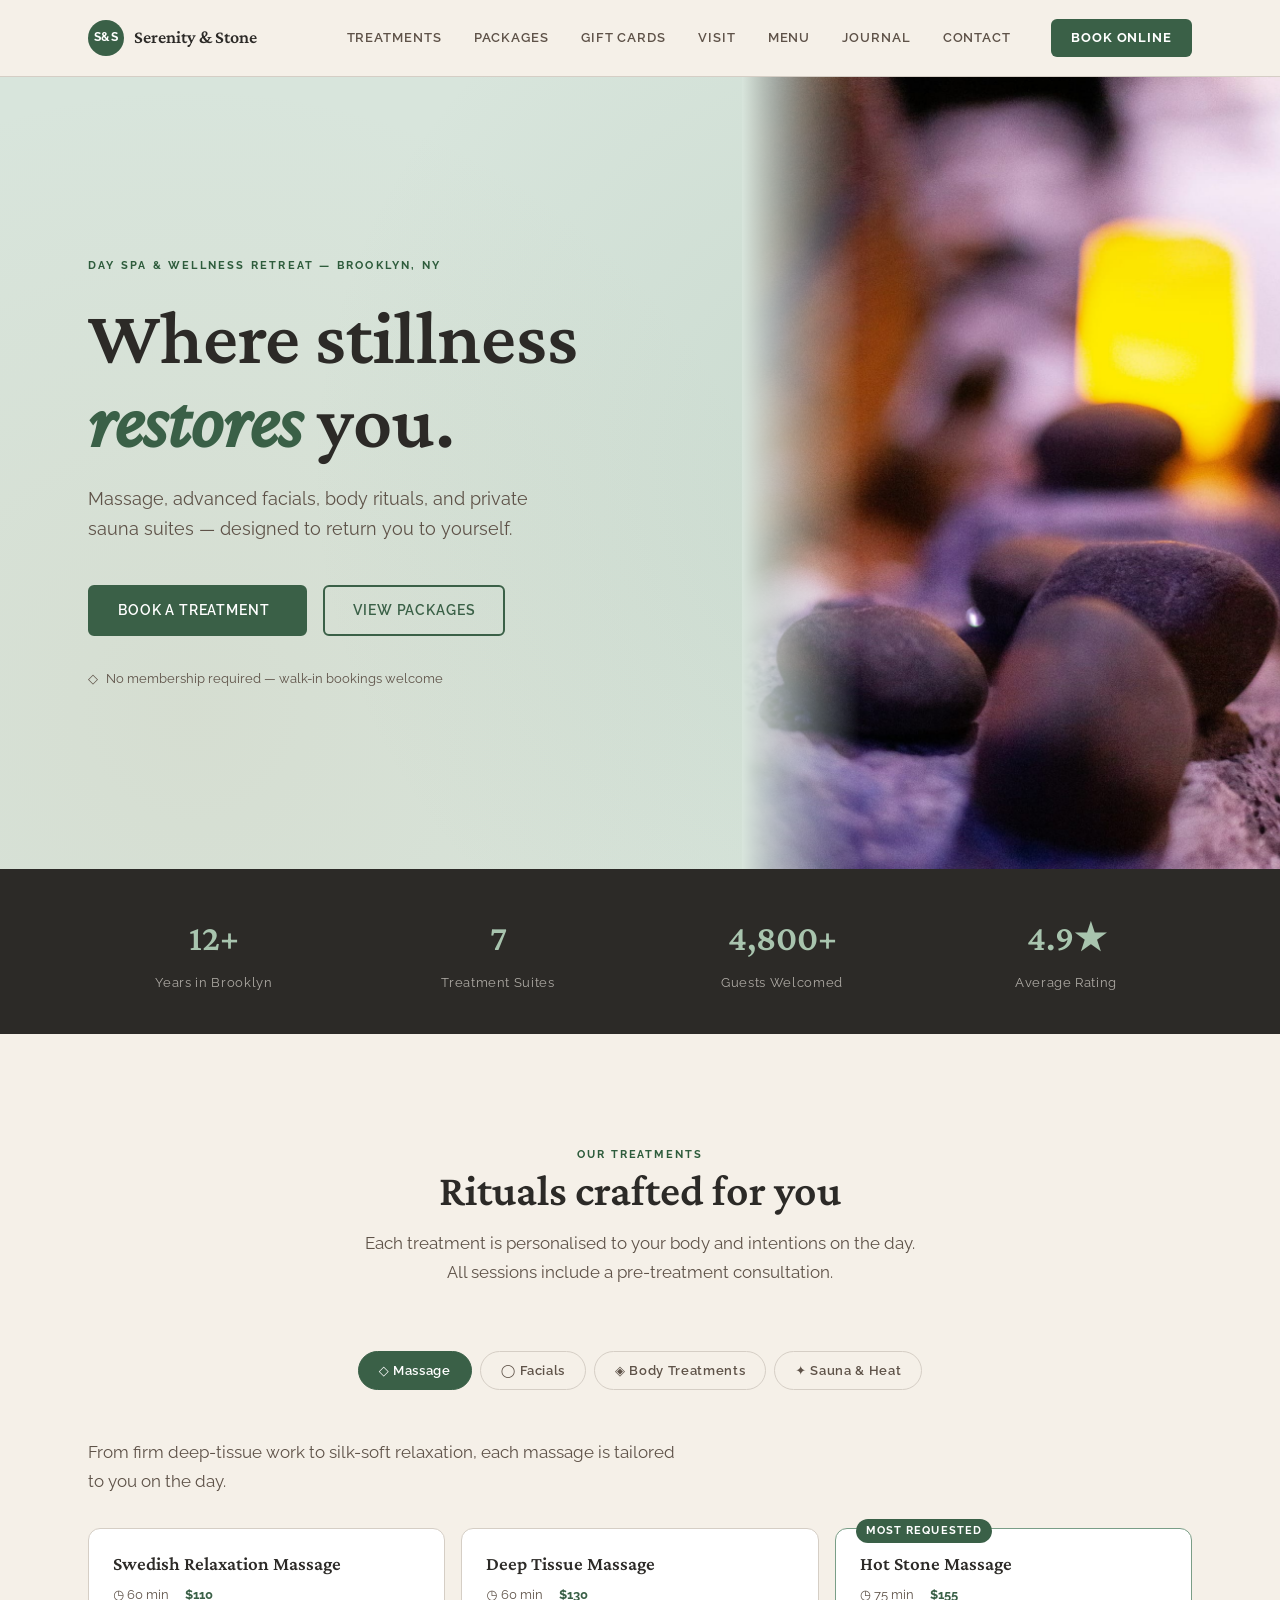
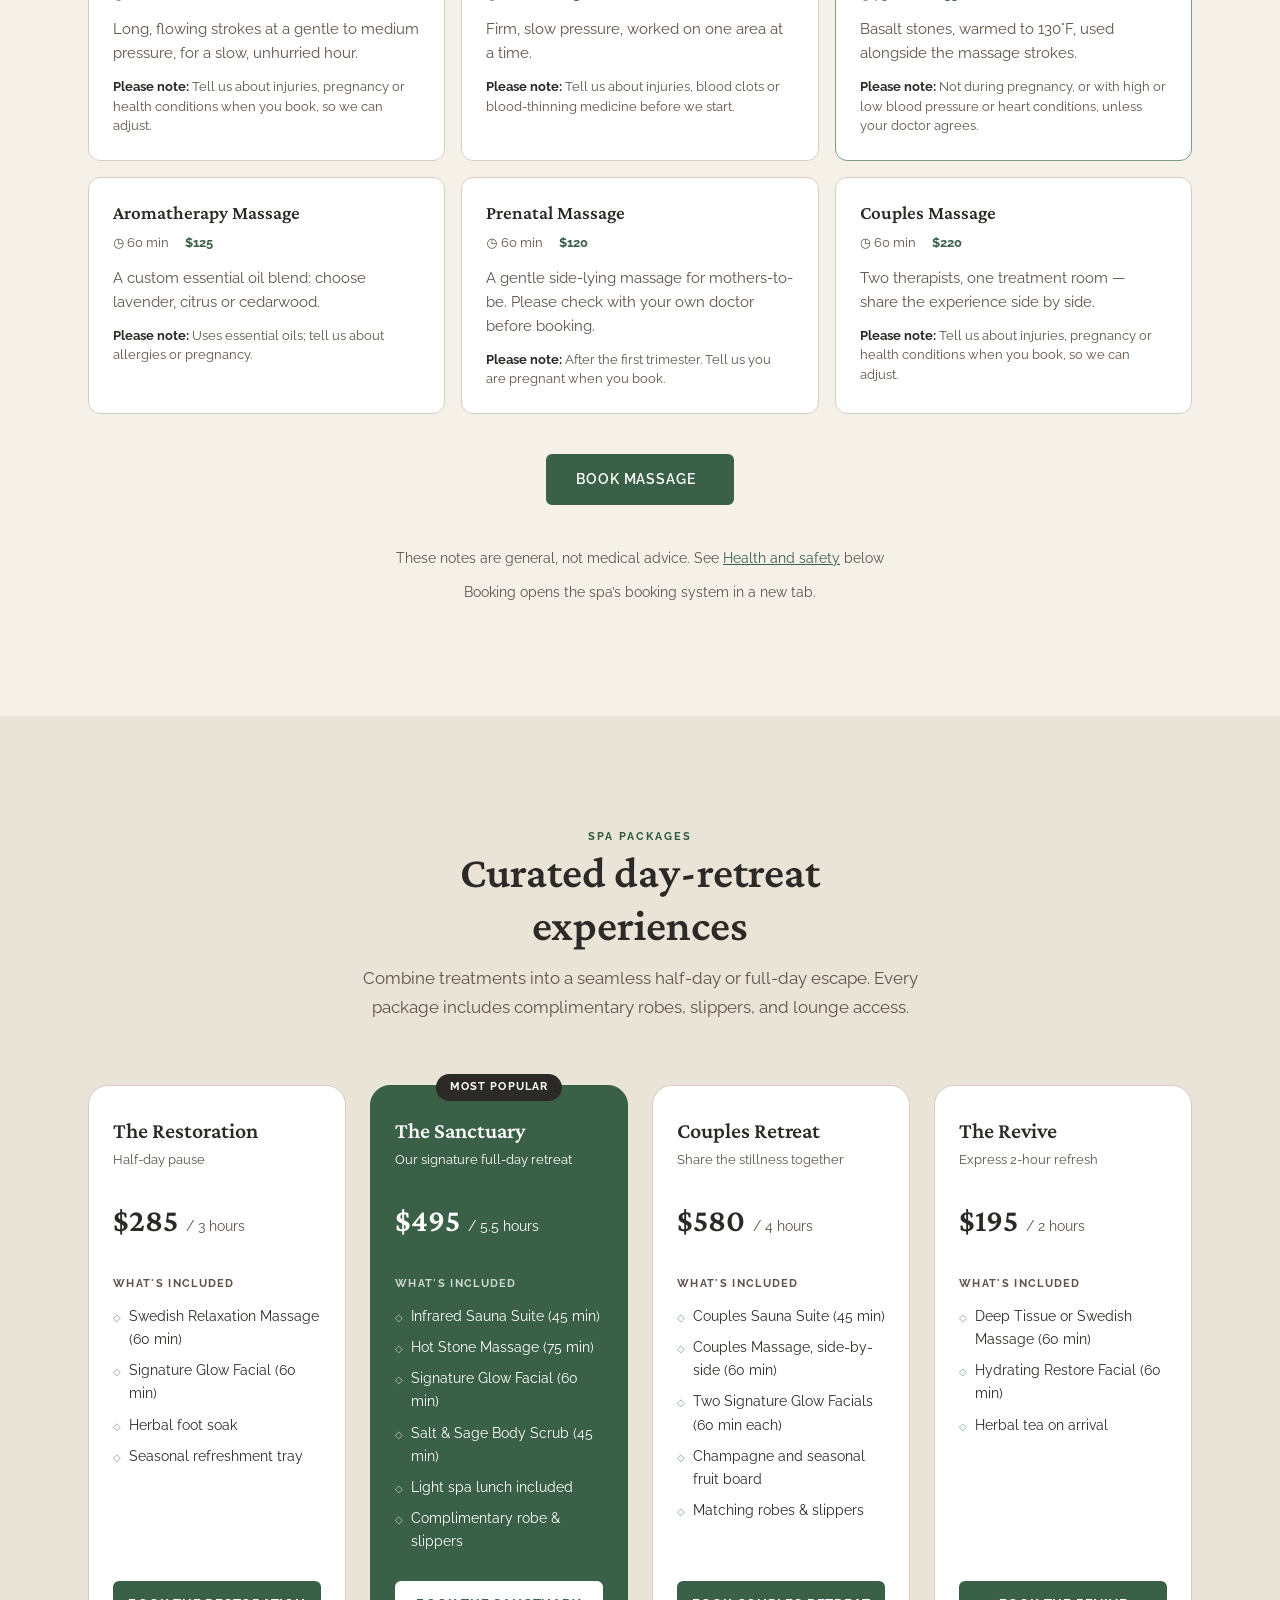
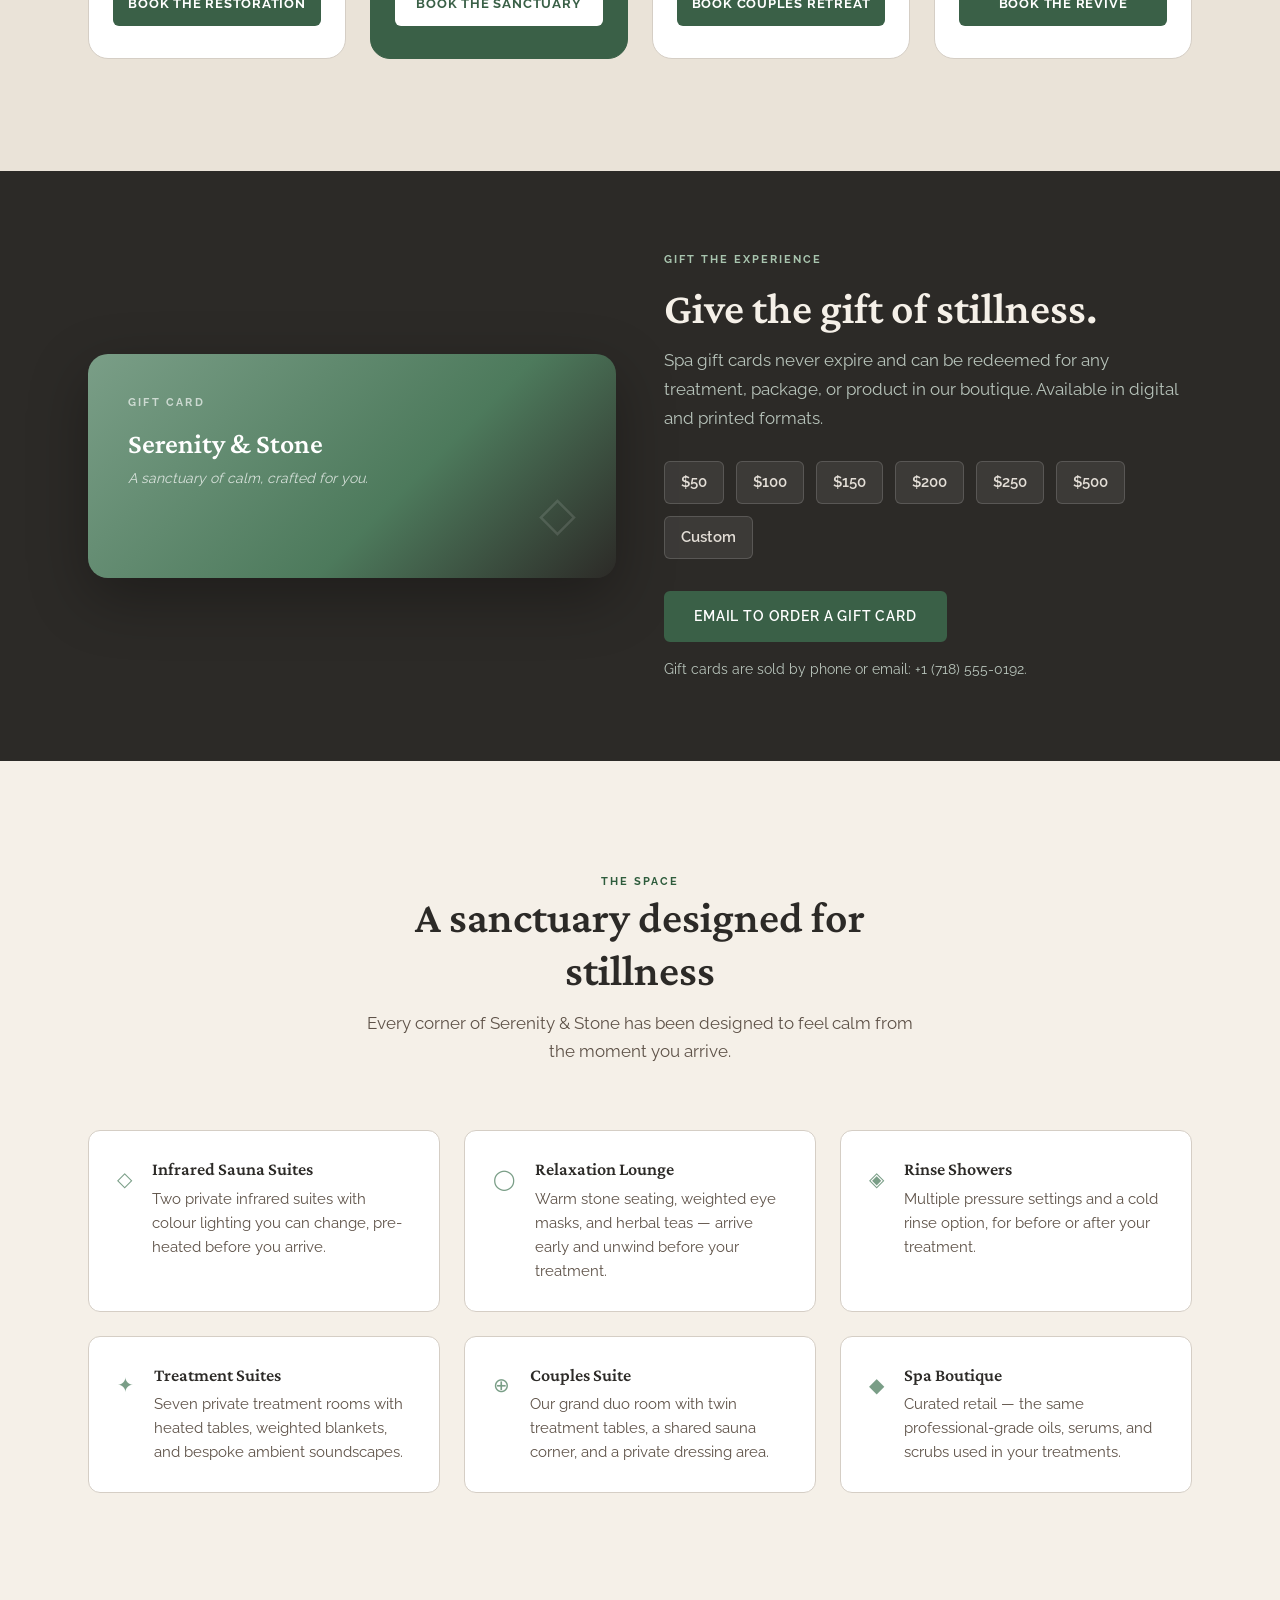
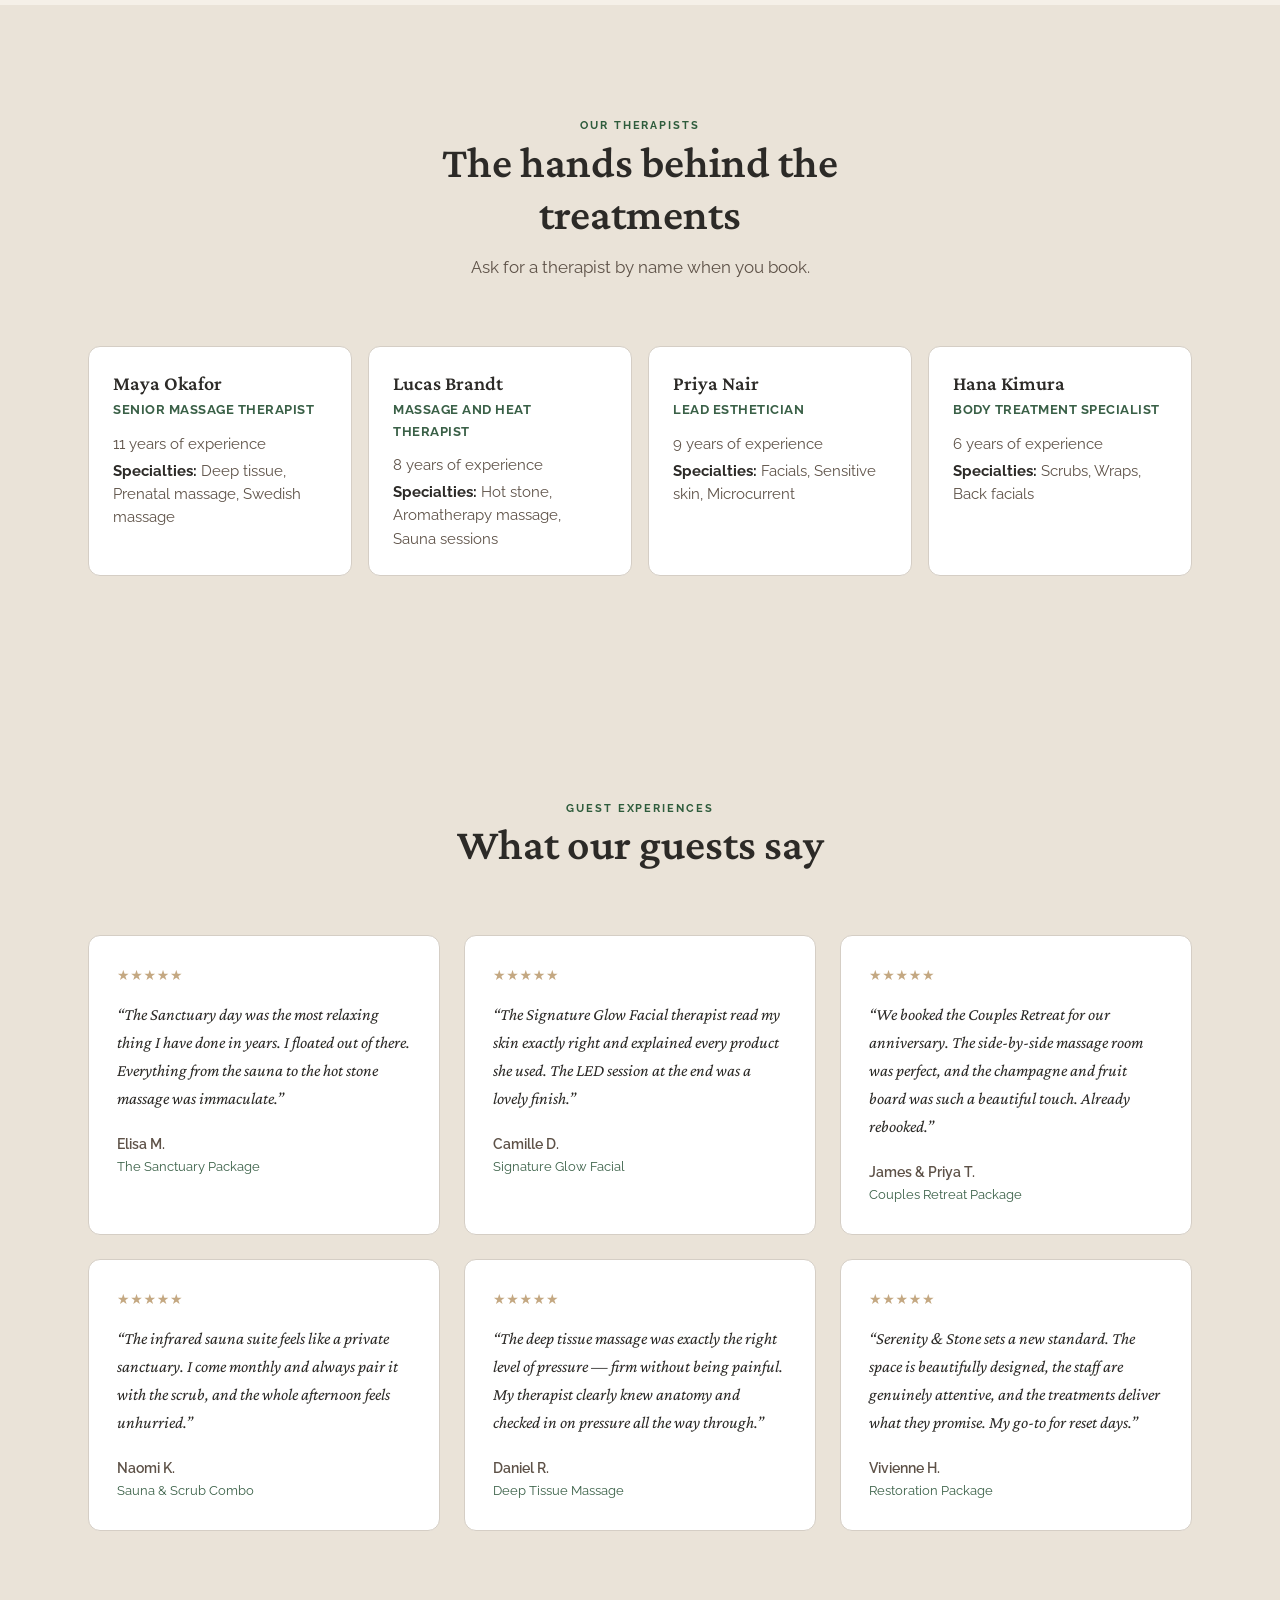
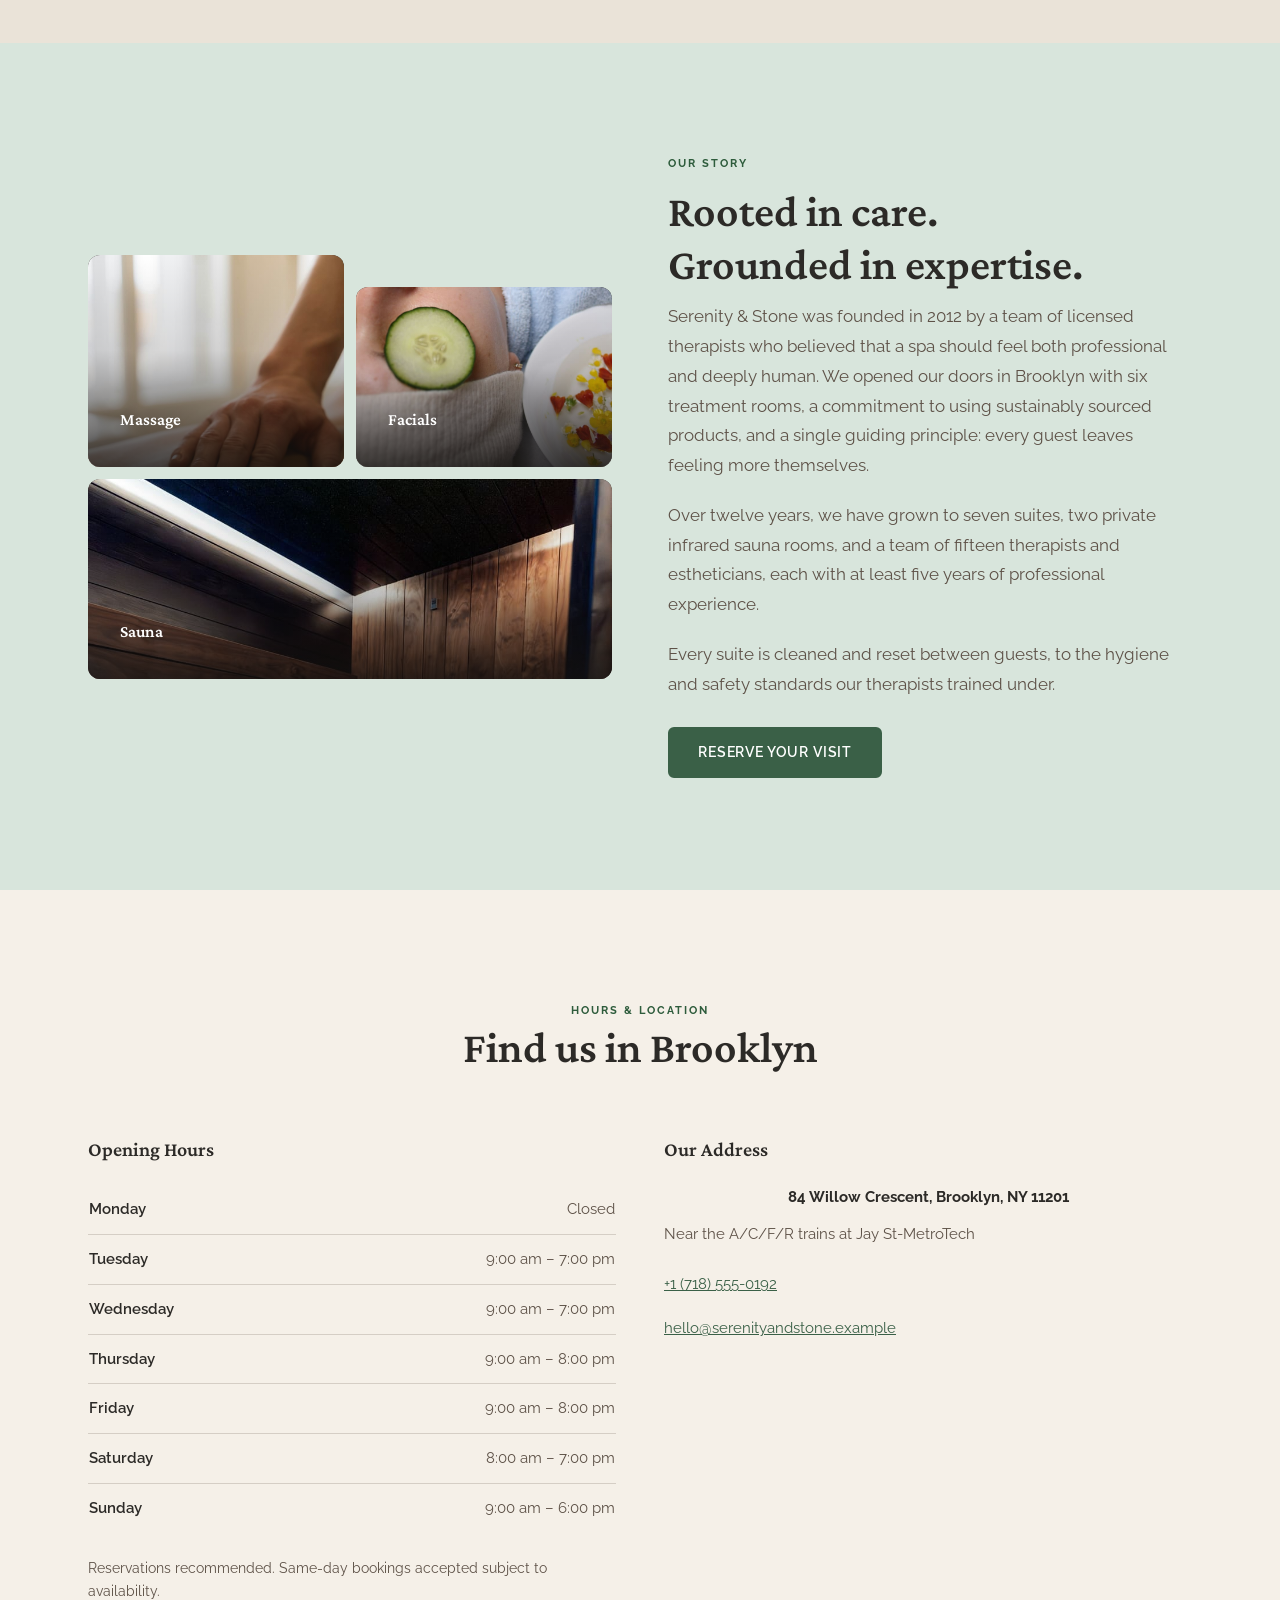
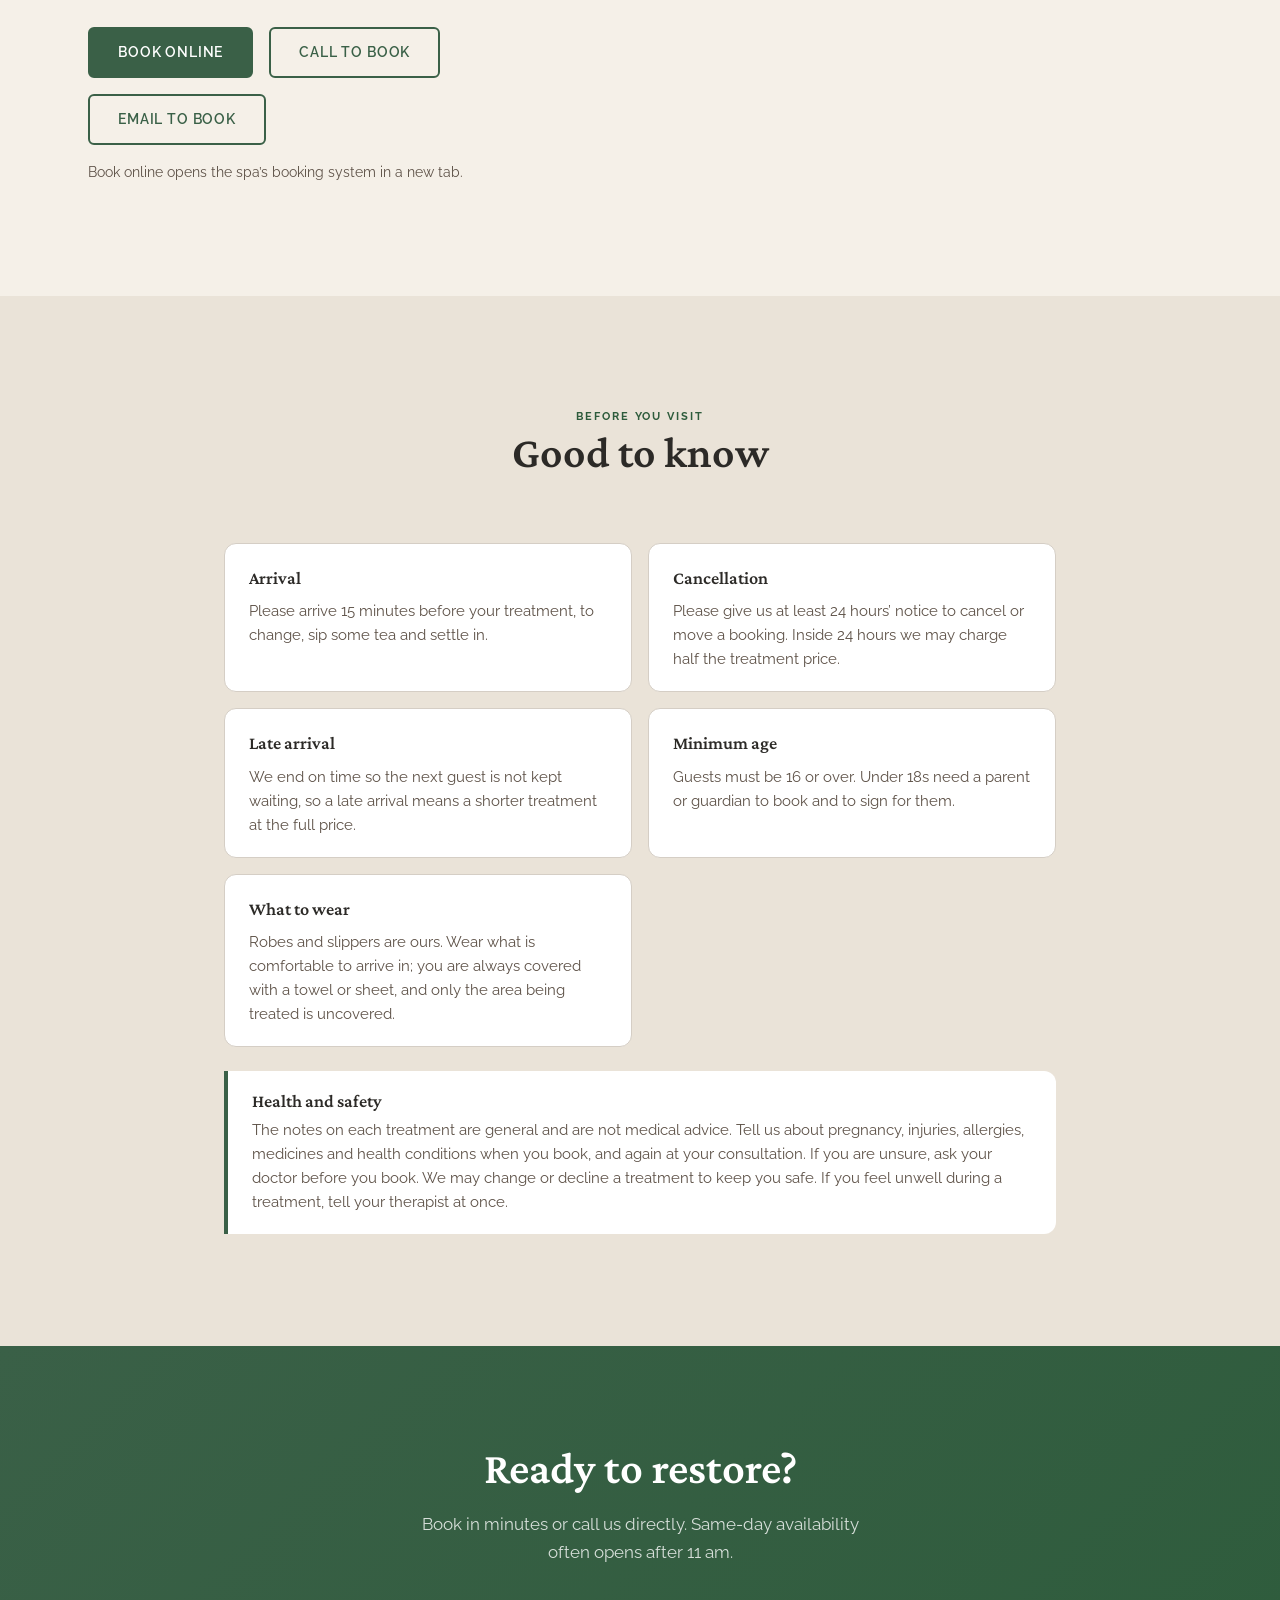
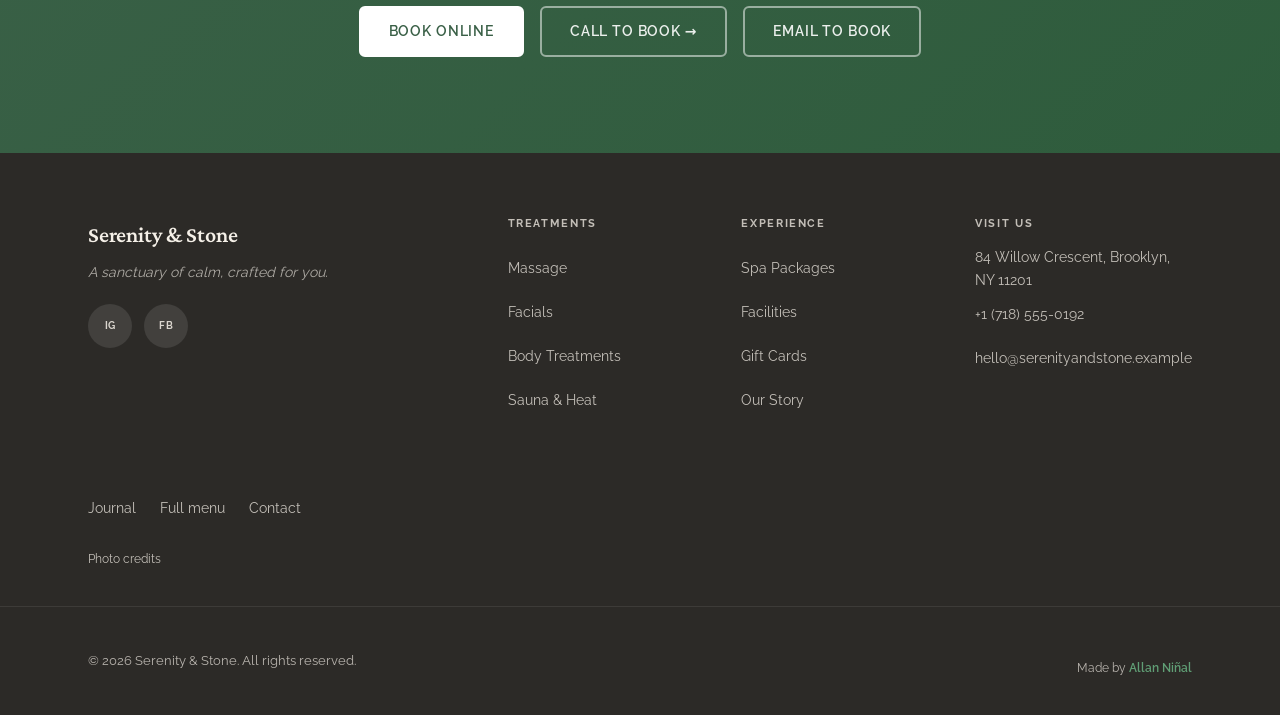
==== commit 804ac573: "1.1.0: Every treatment shows without JavaScript; a safety note on each treatment and a health note; " ====
--- a/index.html
+++ b/index.html
@@ -1,12 +1,11 @@
-<!DOCTYPE html><html lang="en" class="scroll-smooth"> <head><meta charset="utf-8"><meta name="viewport" content="width=device-width, initial-scale=1, viewport-fit=cover"><meta name="theme-color" content="#7A9E87"><title>Serenity &amp; Stone — Day Spa, Brooklyn NY</title><meta name="description" content="A luxury day spa in Brooklyn: massage, facials, body treatments, infrared sauna and bespoke packages. Book your retreat by phone or email."><link rel="canonical" href="https://example.com/"><meta name="robots" content="index, follow"><meta name="author" content="Serenity &#38; Stone"><!-- Open Graph --><meta property="og:title" content="Serenity &#38; Stone — Day Spa, Brooklyn NY"><meta property="og:description" content="A luxury day spa in Brooklyn: massage, facials, body treatments, infrared sauna and bespoke packages. Book your retreat by phone or email."><meta property="og:url" content="https://example.com/"><meta property="og:type" content="website"><meta property="og:site_name" content="Serenity &#38; Stone — Day Spa, Brooklyn NY"><meta property="og:locale" content="en_US"><meta property="og:image" content="https://example.com/og-image.png"><meta property="og:image:type" content="image/png"><meta property="og:image:width" content="1200"><meta property="og:image:height" content="630"><meta property="og:image:alt" content="Serenity &#38; Stone — Day Spa, Brooklyn NY"><!-- Twitter / X --><meta name="twitter:card" content="summary_large_image"><meta name="twitter:title" content="Serenity &#38; Stone — Day Spa, Brooklyn NY"><meta name="twitter:description" content="A luxury day spa in Brooklyn: massage, facials, body treatments, infrared sauna and bespoke packages. Book your retreat by phone or email."><meta name="twitter:image" content="https://example.com/og-image.png"><link rel="icon" href="./favicon.svg" type="image/svg+xml"><link rel="apple-touch-icon" href="./favicon.svg"><script type="application/ld+json">{"@context":"https://schema.org","@type":["HealthAndBeautyBusiness","DaySpa"],"name":"Serenity & Stone","description":"A luxury day spa in Brooklyn: massage, facials, body treatments, infrared sauna and bespoke packages. Book your retreat by phone or email.","url":"https://example.com/","telephone":"+1 (718) 555-0192","email":"hello@serenityandstone.example","address":{"@type":"PostalAddress","streetAddress":"84 Willow Crescent","addressLocality":"Brooklyn","addressRegion":"NY","postalCode":"11201","addressCountry":"US"},"openingHoursSpecification":[{"@type":"OpeningHoursSpecification","dayOfWeek":["Tuesday","Wednesday"],"opens":"09:00","closes":"19:00"},{"@type":"OpeningHoursSpecification","dayOfWeek":["Thursday","Friday"],"opens":"09:00","closes":"20:00"},{"@type":"OpeningHoursSpecification","dayOfWeek":"Saturday","opens":"08:00","closes":"19:00"},{"@type":"OpeningHoursSpecification","dayOfWeek":"Sunday","opens":"09:00","closes":"18:00"}],"priceRange":"$$$","image":"https://example.com/og-image.png","sameAs":["https://www.instagram.com/","https://www.facebook.com/"]}</script><script type="application/ld+json">{"@context":"https://schema.org","@type":"Service","provider":{"@type":"DaySpa","name":"Serenity & Stone","url":"https://example.com/"},"serviceType":"Day Spa Services","hasOfferCatalog":{"@type":"OfferCatalog","name":"Spa Treatments & Packages","itemListElement":[{"@type":"OfferCatalog","name":"Massage","itemListElement":[{"@type":"Offer","itemOffered":{"@type":"Service","name":"Hot Stone Massage"},"price":"155","priceCurrency":"USD"},{"@type":"Offer","itemOffered":{"@type":"Service","name":"Couples Massage"},"price":"220","priceCurrency":"USD"}]},{"@type":"OfferCatalog","name":"Facials","itemListElement":[{"@type":"Offer","itemOffered":{"@type":"Service","name":"Signature Glow Facial"},"price":"115","priceCurrency":"USD"}]}]}}</script><link rel="stylesheet" href="./assets/index.DWOduGTS.css"><script type="module">const l=document.querySelectorAll('[role="tab"]'),r=document.querySelectorAll('[role="tabpanel"]');l.forEach(a=>{a.addEventListener("click",()=>{const c=a.getAttribute("data-tab");l.forEach(t=>t.setAttribute("aria-selected","false")),r.forEach(t=>t.classList.remove("is-active")),a.setAttribute("aria-selected","true");const e=document.getElementById(`panel-${c}`);e&&e.classList.add("is-active")}),a.addEventListener("keydown",c=>{const e=Array.from(l),t=e.indexOf(a);c.key==="ArrowRight"&&(e[(t+1)%e.length].focus(),e[(t+1)%e.length].click()),c.key==="ArrowLeft"&&(e[(t-1+e.length)%e.length].focus(),e[(t-1+e.length)%e.length].click())})});
-</script></head> <body class="min-h-screen flex flex-col antialiased"> <header class="site-header" role="banner"> <div class="container-x header-inner"> <a href="./index.html" class="logo" aria-label="Serenity &#38; Stone — home"> <span class="logo-mark" aria-hidden="true">S&S</span> <span class="logo-name">Serenity &amp; Stone</span> </a> <nav aria-label="Main navigation" class="main-nav"> <ul role="list" class="nav-list"> <li> <a href="./index.html#treatments" class="nav-link">Treatments</a> </li><li> <a href="./index.html#packages" class="nav-link">Packages</a> </li><li> <a href="./index.html#gift-cards" class="nav-link">Gift Cards</a> </li><li> <a href="./index.html#location" class="nav-link">Visit</a> </li><li> <a href="./journal/index.html" class="nav-link">Journal</a> </li><li> <a href="./contact/index.html" class="nav-link">Contact</a> </li> </ul> </nav> <a href="tel:+17185550192" class="btn-book">Call to Book</a> <!-- Phone: menu (no JavaScript) --> <details class="mobile-menu"> <summary aria-label="Menu">Menu</summary> <nav aria-label="Mobile navigation"> <a href="./index.html#treatments">Treatments</a><a href="./index.html#packages">Packages</a><a href="./index.html#gift-cards">Gift Cards</a><a href="./index.html#location">Visit</a><a href="./journal/index.html">Journal</a><a href="./contact/index.html">Contact</a> <a href="tel:+17185550192" class="mobile-menu__cta">Call to Book</a> </nav> </details> </div> </header> <main id="main-content" class="flex-1" tabindex="-1">   <section id="hero" class="hero" aria-label="Hero — {spa.name}"> <div class="hero-bg-pattern" aria-hidden="true"></div> <!-- Real spa photography fills the right panel --> <div class="hero-photo" aria-hidden="true"> <img src="./images/hero.jpg" alt="Warm basalt stones and a glowing candle in a treatment room" width="1400" height="1600" fetchpriority="high" decoding="async"> </div> <div class="container-x hero-inner"> <p class="hero-eyebrow">Day Spa &amp; Wellness Retreat &mdash; Brooklyn, NY</p> <h1 class="hero-title">
+<!DOCTYPE html><html lang="en" class="scroll-smooth"> <head><meta charset="utf-8"><meta name="viewport" content="width=device-width, initial-scale=1, viewport-fit=cover"><meta name="theme-color" content="#7A9E87"><title>Serenity &amp; Stone — Day Spa, Brooklyn NY</title><meta name="description" content="A luxury day spa in Brooklyn: massage, facials, body treatments, infrared sauna and bespoke packages. Book your retreat by phone or email."><link rel="canonical" href="https://example.com/"><meta name="robots" content="index, follow"><meta name="author" content="Serenity &#38; Stone"><!-- Open Graph --><meta property="og:title" content="Serenity &#38; Stone — Day Spa, Brooklyn NY"><meta property="og:description" content="A luxury day spa in Brooklyn: massage, facials, body treatments, infrared sauna and bespoke packages. Book your retreat by phone or email."><meta property="og:url" content="https://example.com/"><meta property="og:type" content="website"><meta property="og:site_name" content="Serenity &#38; Stone — Day Spa, Brooklyn NY"><meta property="og:locale" content="en_US"><meta property="og:image" content="https://example.com/og-image.png"><meta property="og:image:type" content="image/png"><meta property="og:image:width" content="1200"><meta property="og:image:height" content="630"><meta property="og:image:alt" content="Serenity &#38; Stone — Day Spa, Brooklyn NY"><!-- Twitter / X --><meta name="twitter:card" content="summary_large_image"><meta name="twitter:title" content="Serenity &#38; Stone — Day Spa, Brooklyn NY"><meta name="twitter:description" content="A luxury day spa in Brooklyn: massage, facials, body treatments, infrared sauna and bespoke packages. Book your retreat by phone or email."><meta name="twitter:image" content="https://example.com/og-image.png"><link rel="icon" href="./favicon.svg" type="image/svg+xml"><link rel="apple-touch-icon" href="./favicon.svg"><script type="application/ld+json">{"@context":"https://schema.org","@type":["HealthAndBeautyBusiness","DaySpa"],"name":"Serenity & Stone","description":"A luxury day spa in Brooklyn: massage, facials, body treatments, infrared sauna and bespoke packages. Book your retreat by phone or email.","url":"https://example.com/","telephone":"+1 (718) 555-0192","email":"hello@serenityandstone.example","address":{"@type":"PostalAddress","streetAddress":"84 Willow Crescent","addressLocality":"Brooklyn","addressRegion":"NY","postalCode":"11201","addressCountry":"US"},"openingHoursSpecification":[{"@type":"OpeningHoursSpecification","dayOfWeek":["Tuesday","Wednesday"],"opens":"09:00","closes":"19:00"},{"@type":"OpeningHoursSpecification","dayOfWeek":["Thursday","Friday"],"opens":"09:00","closes":"20:00"},{"@type":"OpeningHoursSpecification","dayOfWeek":"Saturday","opens":"08:00","closes":"19:00"},{"@type":"OpeningHoursSpecification","dayOfWeek":"Sunday","opens":"09:00","closes":"18:00"}],"priceRange":"$$$","image":"https://example.com/og-image.png","sameAs":["https://www.instagram.com/","https://www.facebook.com/"]}</script><script type="application/ld+json">{"@context":"https://schema.org","@type":"Service","provider":{"@type":"DaySpa","name":"Serenity & Stone","url":"https://example.com/"},"serviceType":"Day Spa Services","hasOfferCatalog":{"@type":"OfferCatalog","name":"Spa Treatments & Packages","itemListElement":[{"@type":"OfferCatalog","name":"Massage","itemListElement":[{"@type":"Offer","itemOffered":{"@type":"Service","name":"Hot Stone Massage"},"price":"155","priceCurrency":"USD"},{"@type":"Offer","itemOffered":{"@type":"Service","name":"Couples Massage"},"price":"220","priceCurrency":"USD"}]},{"@type":"OfferCatalog","name":"Facials","itemListElement":[{"@type":"Offer","itemOffered":{"@type":"Service","name":"Signature Glow Facial"},"price":"115","priceCurrency":"USD"}]}]}}</script><link rel="stylesheet" href="./assets/index.CJ3og95S.css"><script type="module">const l=document.getElementById("treatments"),o=l?.querySelector("[data-tabs-nav]"),e=Array.from(l?.querySelectorAll(".tab-btn")??[]),c=Array.from(l?.querySelectorAll("[data-tab-panel]")??[]);if(l&&o&&e.length&&c.length===e.length){o.hidden=!1,o.setAttribute("role","tablist"),l.classList.add("js-tabs"),c.forEach((t,r)=>{t.setAttribute("role","tabpanel"),t.setAttribute("aria-labelledby",e[r].id),t.tabIndex=0});const i=(t,r=!1)=>{e.forEach((a,n)=>{const s=a===t;a.setAttribute("aria-selected",s?"true":"false"),a.tabIndex=s?0:-1,c[n].classList.toggle("is-active",s)}),r&&t.focus()};e.forEach((t,r)=>{t.setAttribute("role","tab"),t.tabIndex=t.getAttribute("aria-selected")==="true"?0:-1,t.addEventListener("click",()=>i(t)),t.addEventListener("keydown",a=>{const n=e.length-1,s=a.key==="ArrowRight"?(r+1)%e.length:a.key==="ArrowLeft"?(r-1+e.length)%e.length:a.key==="Home"?0:a.key==="End"?n:-1;s<0||(a.preventDefault(),i(e[s],!0))})})}
+</script></head> <body class="min-h-screen flex flex-col antialiased"> <header class="site-header" role="banner"> <div class="container-x header-inner"> <a href="./index.html" class="logo" aria-label="Serenity &#38; Stone — home"> <span class="logo-mark" aria-hidden="true">S&S</span> <span class="logo-name">Serenity &amp; Stone</span> </a> <nav aria-label="Main navigation" class="main-nav"> <ul role="list" class="nav-list"> <li> <a href="./index.html#treatments" class="nav-link">Treatments</a> </li><li> <a href="./index.html#packages" class="nav-link">Packages</a> </li><li> <a href="./index.html#gift-cards" class="nav-link">Gift Cards</a> </li><li> <a href="./index.html#location" class="nav-link">Visit</a> </li><li> <a href="./menu/index.html" class="nav-link">Menu</a> </li><li> <a href="./journal/index.html" class="nav-link">Journal</a> </li><li> <a href="./contact/index.html" class="nav-link">Contact</a> </li> </ul> </nav> <a href="https://example.com/book" class="btn-book" target="_blank" rel="noopener noreferrer">Book online<span class="visually-hidden"> (opens in a new tab)</span></a> <!-- Phone: menu (no JavaScript) --> <details class="mobile-menu"> <summary aria-label="Menu">Menu</summary> <nav aria-label="Mobile navigation"> <a href="./index.html#treatments">Treatments</a><a href="./index.html#packages">Packages</a><a href="./index.html#gift-cards">Gift Cards</a><a href="./index.html#location">Visit</a><a href="./menu/index.html">Menu</a><a href="./journal/index.html">Journal</a><a href="./contact/index.html">Contact</a> <a href="https://example.com/book" class="mobile-menu__cta" target="_blank" rel="noopener noreferrer">Book online<span class="visually-hidden"> (opens in a new tab)</span></a> </nav> </details> </div> </header> <main id="main-content" class="flex-1" tabindex="-1">   <section id="hero" class="hero" aria-label="Hero — {spa.name}"> <div class="hero-bg-pattern" aria-hidden="true"></div> <!-- Real spa photography fills the right panel --> <div class="hero-photo" aria-hidden="true"> <img src="./images/hero.jpg" alt="Warm basalt stones and a glowing candle in a treatment room" width="1400" height="1600" fetchpriority="high" decoding="async"> </div> <div class="container-x hero-inner"> <p class="hero-eyebrow">Day Spa &amp; Wellness Retreat &mdash; Brooklyn, NY</p> <h1 class="hero-title">
 Where stillness<br> <em>restores</em> you.
 </h1> <p class="hero-tagline">
 Massage, advanced facials, body rituals, and private sauna suites
         — designed to return you to yourself.
-</p> <div class="hero-actions"> <a href="#location" class="btn-primary">
-Book a Treatment
-</a> <a href="#packages" class="btn-ghost">
+</p> <div class="hero-actions"> <a href="https://example.com/book" class="btn-primary" target="_blank" rel="noopener noreferrer">
+Book a Treatment<span class="visually-hidden"> (opens the booking system in a new tab)</span> </a> <a href="#packages" class="btn-ghost">
 View Packages
 </a> </div> <p class="hero-note"> <span aria-hidden="true">◇</span>
 No membership required &mdash; walk-in bookings welcome
@@ -15,11 +14,14 @@
 </h2> <p class="section-subtitle">
 Each treatment is personalised to your body and intentions on the day.
           All sessions include a pre-treatment consultation.
-</p> </div> <!-- Tab navigation --> <div class="tabs-nav" role="tablist" aria-label="Treatment categories"> <button role="tab" id="tab-massage" aria-selected="true" aria-controls="panel-massage" class="tab-btn" data-tab="massage"> <span aria-hidden="true">◇</span> Massage </button><button role="tab" id="tab-facials" aria-selected="false" aria-controls="panel-facials" class="tab-btn" data-tab="facials"> <span aria-hidden="true">◯</span> Facials </button><button role="tab" id="tab-body" aria-selected="false" aria-controls="panel-body" class="tab-btn" data-tab="body"> <span aria-hidden="true">◈</span> Body Treatments </button><button role="tab" id="tab-sauna" aria-selected="false" aria-controls="panel-sauna" class="tab-btn" data-tab="sauna"> <span aria-hidden="true">✦</span> Sauna &amp; Heat </button> </div> <!-- Tab panels --> <div role="tabpanel" id="panel-massage" aria-labelledby="tab-massage" class="tab-panel is-active" tabindex="0"> <p class="section-subtitle" style="text-align:left;margin-bottom:2rem;margin-inline:0;max-width:60ch;">From firm deep-tissue work to silk-soft relaxation, each massage is tailored to you on the day.</p> <div class="treatments-grid"> <article class="treatment-card">  <h3 class="treatment-name">Swedish Relaxation Massage</h3> <div class="treatment-meta"> <span class="treatment-duration" aria-label="Duration: 60 min"> <span aria-hidden="true">◷</span> 60 min </span> <span class="treatment-price" aria-label="Price: $110"> $110 </span> </div> <p class="treatment-desc">Long, flowing strokes at a gentle to medium pressure, for a slow, unhurried hour.</p> </article><article class="treatment-card">  <h3 class="treatment-name">Deep Tissue Massage</h3> <div class="treatment-meta"> <span class="treatment-duration" aria-label="Duration: 60 min"> <span aria-hidden="true">◷</span> 60 min </span> <span class="treatment-price" aria-label="Price: $130"> $130 </span> </div> <p class="treatment-desc">Firm, slow pressure, worked on one area at a time.</p> </article><article class="treatment-card is-highlight"> <span class="treatment-highlight-badge">Most Requested</span> <h3 class="treatment-name">Hot Stone Massage</h3> <div class="treatment-meta"> <span class="treatment-duration" aria-label="Duration: 75 min"> <span aria-hidden="true">◷</span> 75 min </span> <span class="treatment-price" aria-label="Price: $155"> $155 </span> </div> <p class="treatment-desc">Basalt stones, warmed to 130°F, used alongside the massage strokes.</p> </article><article class="treatment-card">  <h3 class="treatment-name">Aromatherapy Massage</h3> <div class="treatment-meta"> <span class="treatment-duration" aria-label="Duration: 60 min"> <span aria-hidden="true">◷</span> 60 min </span> <span class="treatment-price" aria-label="Price: $125"> $125 </span> </div> <p class="treatment-desc">A custom essential oil blend: choose lavender, citrus or cedarwood.</p> </article><article class="treatment-card">  <h3 class="treatment-name">Prenatal Massage</h3> <div class="treatment-meta"> <span class="treatment-duration" aria-label="Duration: 60 min"> <span aria-hidden="true">◷</span> 60 min </span> <span class="treatment-price" aria-label="Price: $120"> $120 </span> </div> <p class="treatment-desc">A gentle side-lying massage for mothers-to-be. Please check with your own doctor before booking.</p> </article><article class="treatment-card">  <h3 class="treatment-name">Couples Massage</h3> <div class="treatment-meta"> <span class="treatment-duration" aria-label="Duration: 60 min"> <span aria-hidden="true">◷</span> 60 min </span> <span class="treatment-price" aria-label="Price: $220"> $220 </span> </div> <p class="treatment-desc">Two therapists, one treatment room — share the experience side by side.</p> </article> </div> <!-- Book CTA below each panel --> <div style="text-align:center;margin-top:2.5rem;"> <a href="#location" class="btn-primary">
-Book Massage </a> </div> </div><div role="tabpanel" id="panel-facials" aria-labelledby="tab-facials" class="tab-panel" tabindex="0"> <p class="section-subtitle" style="text-align:left;margin-bottom:2rem;margin-inline:0;max-width:60ch;">Every facial begins with a skin analysis, so your therapist can choose the right products for you.</p> <div class="treatments-grid"> <article class="treatment-card is-highlight"> <span class="treatment-highlight-badge">Most Requested</span> <h3 class="treatment-name">Signature Glow Facial</h3> <div class="treatment-meta"> <span class="treatment-duration" aria-label="Duration: 60 min"> <span aria-hidden="true">◷</span> 60 min </span> <span class="treatment-price" aria-label="Price: $115"> $115 </span> </div> <p class="treatment-desc">Double cleanse, enzyme exfoliation, a custom serum and an LED light session.</p> </article><article class="treatment-card">  <h3 class="treatment-name">Hydrating Restore Facial</h3> <div class="treatment-meta"> <span class="treatment-duration" aria-label="Duration: 75 min"> <span aria-hidden="true">◷</span> 75 min </span> <span class="treatment-price" aria-label="Price: $135"> $135 </span> </div> <p class="treatment-desc">A hyaluronic acid serum and a peptide mask, for skin that feels dry.</p> </article><article class="treatment-card">  <h3 class="treatment-name">Clarifying Purify Facial</h3> <div class="treatment-meta"> <span class="treatment-duration" aria-label="Duration: 60 min"> <span aria-hidden="true">◷</span> 60 min </span> <span class="treatment-price" aria-label="Price: $115"> $115 </span> </div> <p class="treatment-desc">A salicylic peel, extractions and a clarifying mask, for oily or breakout-prone skin.</p> </article><article class="treatment-card">  <h3 class="treatment-name">Microcurrent Sculpting Facial</h3> <div class="treatment-meta"> <span class="treatment-duration" aria-label="Duration: 90 min"> <span aria-hidden="true">◷</span> 90 min </span> <span class="treatment-price" aria-label="Price: $165"> $165 </span> </div> <p class="treatment-desc">Microcurrent sculpting, a retinol micro-peel and a peptide mask.</p> </article><article class="treatment-card">  <h3 class="treatment-name">Sensitive Calm Facial</h3> <div class="treatment-meta"> <span class="treatment-duration" aria-label="Duration: 60 min"> <span aria-hidden="true">◷</span> 60 min </span> <span class="treatment-price" aria-label="Price: $110"> $110 </span> </div> <p class="treatment-desc">Fragrance-free formulas, cooling jade tool, and oat-silk mask for reactive skin.</p> </article> </div> <!-- Book CTA below each panel --> <div style="text-align:center;margin-top:2.5rem;"> <a href="#location" class="btn-primary">
-Book Facials </a> </div> </div><div role="tabpanel" id="panel-body" aria-labelledby="tab-body" class="tab-panel" tabindex="0"> <p class="section-subtitle" style="text-align:left;margin-bottom:2rem;margin-inline:0;max-width:60ch;">Full-body rituals that exfoliate, soften and warm, from scalp to sole.</p> <div class="treatments-grid"> <article class="treatment-card">  <h3 class="treatment-name">Salt &amp; Sage Body Scrub</h3> <div class="treatment-meta"> <span class="treatment-duration" aria-label="Duration: 45 min"> <span aria-hidden="true">◷</span> 45 min </span> <span class="treatment-price" aria-label="Price: $90"> $90 </span> </div> <p class="treatment-desc">Dead Sea salt and dried sage exfoliate, followed by a warm rinse and shea butter seal.</p> </article><article class="treatment-card is-highlight"> <span class="treatment-highlight-badge">Most Requested</span> <h3 class="treatment-name">Seaweed Wrap</h3> <div class="treatment-meta"> <span class="treatment-duration" aria-label="Duration: 60 min"> <span aria-hidden="true">◷</span> 60 min </span> <span class="treatment-price" aria-label="Price: $120"> $120 </span> </div> <p class="treatment-desc">A warm marine algae wrap, with the skin cocooned in soft blankets.</p> </article><article class="treatment-card">  <h3 class="treatment-name">Cocoa Butter Body Ritual</h3> <div class="treatment-meta"> <span class="treatment-duration" aria-label="Duration: 75 min"> <span aria-hidden="true">◷</span> 75 min </span> <span class="treatment-price" aria-label="Price: $140"> $140 </span> </div> <p class="treatment-desc">A warm cocoa-sugar scrub, a warm oil massage and a butter mask.</p> </article><article class="treatment-card">  <h3 class="treatment-name">Back Facial</h3> <div class="treatment-meta"> <span class="treatment-duration" aria-label="Duration: 45 min"> <span aria-hidden="true">◷</span> 45 min </span> <span class="treatment-price" aria-label="Price: $95"> $95 </span> </div> <p class="treatment-desc">Deep cleanse, exfoliation, extractions, and masking for the hard-to-reach back.</p> </article><article class="treatment-card">  <h3 class="treatment-name">Himalayan Salt Stone Ritual</h3> <div class="treatment-meta"> <span class="treatment-duration" aria-label="Duration: 75 min"> <span aria-hidden="true">◷</span> 75 min </span> <span class="treatment-price" aria-label="Price: $150"> $150 </span> </div> <p class="treatment-desc">Warm salt stones glide over the skin in a slow, restorative full-body treatment.</p> </article> </div> <!-- Book CTA below each panel --> <div style="text-align:center;margin-top:2.5rem;"> <a href="#location" class="btn-primary">
-Book Body Treatments </a> </div> </div><div role="tabpanel" id="panel-sauna" aria-labelledby="tab-sauna" class="tab-panel" tabindex="0"> <p class="section-subtitle" style="text-align:left;margin-bottom:2rem;margin-inline:0;max-width:60ch;">Our private infrared sauna suites offer heat, quiet and deep relaxation at your own pace.</p> <div class="treatments-grid"> <article class="treatment-card">  <h3 class="treatment-name">Infrared Sauna — Single</h3> <div class="treatment-meta"> <span class="treatment-duration" aria-label="Duration: 45 min"> <span aria-hidden="true">◷</span> 45 min </span> <span class="treatment-price" aria-label="Price: $55"> $55 </span> </div> <p class="treatment-desc">Private infrared suite with colour lighting you can change and chilled eucalyptus towels.</p> </article><article class="treatment-card">  <h3 class="treatment-name">Infrared Sauna — Couple</h3> <div class="treatment-meta"> <span class="treatment-duration" aria-label="Duration: 45 min"> <span aria-hidden="true">◷</span> 45 min </span> <span class="treatment-price" aria-label="Price: $90"> $90 </span> </div> <p class="treatment-desc">Share the heat — our spacious duo suite seats two comfortably.</p> </article><article class="treatment-card is-highlight"> <span class="treatment-highlight-badge">Most Requested</span> <h3 class="treatment-name">Sauna &amp; Scrub Combo</h3> <div class="treatment-meta"> <span class="treatment-duration" aria-label="Duration: 90 min"> <span aria-hidden="true">◷</span> 90 min </span> <span class="treatment-price" aria-label="Price: $145"> $145 </span> </div> <p class="treatment-desc">Infrared session followed immediately by the Salt &amp; Sage Body Scrub.</p> </article><article class="treatment-card">  <h3 class="treatment-name">Sauna &amp; Facial Combo</h3> <div class="treatment-meta"> <span class="treatment-duration" aria-label="Duration: 105 min"> <span aria-hidden="true">◷</span> 105 min </span> <span class="treatment-price" aria-label="Price: $160"> $160 </span> </div> <p class="treatment-desc">An infrared session followed immediately by the Signature Glow Facial.</p> </article> </div> <!-- Book CTA below each panel --> <div style="text-align:center;margin-top:2.5rem;"> <a href="#location" class="btn-primary">
-Book Sauna &amp; Heat </a> </div> </div> </div> </section>  <section id="packages" class="section-pad" style="background-color:var(--color-bg-alt);" aria-labelledby="packages-heading"> <div class="container-x"> <div class="section-header"> <p class="eyebrow" aria-hidden="true">Spa Packages</p> <h2 id="packages-heading" class="section-title">
+</p> </div> <!-- Every category is on the page without JavaScript. The script below turns the
+           headings into tabs (and adds the tab roles), so nothing depends on it. --> <div class="tabs-nav" data-tabs-nav hidden aria-label="Treatment categories"> <button type="button" id="tab-massage" aria-selected="true" aria-controls="panel-massage" class="tab-btn" data-tab="massage"> <span aria-hidden="true">◇</span> Massage </button><button type="button" id="tab-facials" aria-selected="false" aria-controls="panel-facials" class="tab-btn" data-tab="facials"> <span aria-hidden="true">◯</span> Facials </button><button type="button" id="tab-body" aria-selected="false" aria-controls="panel-body" class="tab-btn" data-tab="body"> <span aria-hidden="true">◈</span> Body Treatments </button><button type="button" id="tab-sauna" aria-selected="false" aria-controls="panel-sauna" class="tab-btn" data-tab="sauna"> <span aria-hidden="true">✦</span> Sauna &amp; Heat </button> </div> <section id="panel-massage" aria-labelledby="treat-h-massage" class="tab-panel is-active" data-tab-panel> <h3 id="treat-h-massage" class="tab-panel-title"><span aria-hidden="true">◇</span> Massage</h3> <p class="section-subtitle" style="text-align:left;margin-bottom:2rem;margin-inline:0;max-width:60ch;">From firm deep-tissue work to silk-soft relaxation, each massage is tailored to you on the day.</p> <div class="treatments-grid"> <article class="treatment-card">  <h4 class="treatment-name">Swedish Relaxation Massage</h4> <div class="treatment-meta"> <span class="treatment-duration" aria-label="Duration: 60 min"> <span aria-hidden="true">◷</span> 60 min </span> <span class="treatment-price" aria-label="Price: $110"> $110 </span> </div> <p class="treatment-desc">Long, flowing strokes at a gentle to medium pressure, for a slow, unhurried hour.</p> <p class="treatment-caution"><strong>Please note:</strong> Tell us about injuries, pregnancy or health conditions when you book, so we can adjust.</p> </article><article class="treatment-card">  <h4 class="treatment-name">Deep Tissue Massage</h4> <div class="treatment-meta"> <span class="treatment-duration" aria-label="Duration: 60 min"> <span aria-hidden="true">◷</span> 60 min </span> <span class="treatment-price" aria-label="Price: $130"> $130 </span> </div> <p class="treatment-desc">Firm, slow pressure, worked on one area at a time.</p> <p class="treatment-caution"><strong>Please note:</strong> Tell us about injuries, blood clots or blood-thinning medicine before we start.</p> </article><article class="treatment-card is-highlight"> <span class="treatment-highlight-badge">Most Requested</span> <h4 class="treatment-name">Hot Stone Massage</h4> <div class="treatment-meta"> <span class="treatment-duration" aria-label="Duration: 75 min"> <span aria-hidden="true">◷</span> 75 min </span> <span class="treatment-price" aria-label="Price: $155"> $155 </span> </div> <p class="treatment-desc">Basalt stones, warmed to 130°F, used alongside the massage strokes.</p> <p class="treatment-caution"><strong>Please note:</strong> Not during pregnancy, or with high or low blood pressure or heart conditions, unless your doctor agrees.</p> </article><article class="treatment-card">  <h4 class="treatment-name">Aromatherapy Massage</h4> <div class="treatment-meta"> <span class="treatment-duration" aria-label="Duration: 60 min"> <span aria-hidden="true">◷</span> 60 min </span> <span class="treatment-price" aria-label="Price: $125"> $125 </span> </div> <p class="treatment-desc">A custom essential oil blend: choose lavender, citrus or cedarwood.</p> <p class="treatment-caution"><strong>Please note:</strong> Uses essential oils; tell us about allergies or pregnancy.</p> </article><article class="treatment-card">  <h4 class="treatment-name">Prenatal Massage</h4> <div class="treatment-meta"> <span class="treatment-duration" aria-label="Duration: 60 min"> <span aria-hidden="true">◷</span> 60 min </span> <span class="treatment-price" aria-label="Price: $120"> $120 </span> </div> <p class="treatment-desc">A gentle side-lying massage for mothers-to-be. Please check with your own doctor before booking.</p> <p class="treatment-caution"><strong>Please note:</strong> After the first trimester. Tell us you are pregnant when you book.</p> </article><article class="treatment-card">  <h4 class="treatment-name">Couples Massage</h4> <div class="treatment-meta"> <span class="treatment-duration" aria-label="Duration: 60 min"> <span aria-hidden="true">◷</span> 60 min </span> <span class="treatment-price" aria-label="Price: $220"> $220 </span> </div> <p class="treatment-desc">Two therapists, one treatment room — share the experience side by side.</p> <p class="treatment-caution"><strong>Please note:</strong> Tell us about injuries, pregnancy or health conditions when you book, so we can adjust.</p> </article> </div> <!-- Book CTA below each panel --> <div style="text-align:center;margin-top:2.5rem;"> <a href="https://example.com/book" class="btn-primary" target="_blank" rel="noopener noreferrer">
+Book Massage<span class="visually-hidden"> (opens the booking system in a new tab)</span> </a> </div> </section><section id="panel-facials" aria-labelledby="treat-h-facials" class="tab-panel" data-tab-panel> <h3 id="treat-h-facials" class="tab-panel-title"><span aria-hidden="true">◯</span> Facials</h3> <p class="section-subtitle" style="text-align:left;margin-bottom:2rem;margin-inline:0;max-width:60ch;">Every facial begins with a skin analysis, so your therapist can choose the right products for you.</p> <div class="treatments-grid"> <article class="treatment-card is-highlight"> <span class="treatment-highlight-badge">Most Requested</span> <h4 class="treatment-name">Signature Glow Facial</h4> <div class="treatment-meta"> <span class="treatment-duration" aria-label="Duration: 60 min"> <span aria-hidden="true">◷</span> 60 min </span> <span class="treatment-price" aria-label="Price: $115"> $115 </span> </div> <p class="treatment-desc">Double cleanse, enzyme exfoliation, a custom serum and an LED light session.</p> <p class="treatment-caution"><strong>Please note:</strong> Tell us about skin conditions, allergies or recent sun exposure.</p> </article><article class="treatment-card">  <h4 class="treatment-name">Hydrating Restore Facial</h4> <div class="treatment-meta"> <span class="treatment-duration" aria-label="Duration: 75 min"> <span aria-hidden="true">◷</span> 75 min </span> <span class="treatment-price" aria-label="Price: $135"> $135 </span> </div> <p class="treatment-desc">A hyaluronic acid serum and a peptide mask, for skin that feels dry.</p> <p class="treatment-caution"><strong>Please note:</strong> Tell us if you are pregnant. Tell us about skin conditions, allergies or recent sun exposure.</p> </article><article class="treatment-card">  <h4 class="treatment-name">Clarifying Purify Facial</h4> <div class="treatment-meta"> <span class="treatment-duration" aria-label="Duration: 60 min"> <span aria-hidden="true">◷</span> 60 min </span> <span class="treatment-price" aria-label="Price: $115"> $115 </span> </div> <p class="treatment-desc">A salicylic peel, extractions and a clarifying mask, for oily or breakout-prone skin.</p> <p class="treatment-caution"><strong>Please note:</strong> Tell us about skin conditions, allergies or recent sun exposure. Not during pregnancy; tell us if you use acne or retinoid medicine.</p> </article><article class="treatment-card">  <h4 class="treatment-name">Microcurrent Sculpting Facial</h4> <div class="treatment-meta"> <span class="treatment-duration" aria-label="Duration: 90 min"> <span aria-hidden="true">◷</span> 90 min </span> <span class="treatment-price" aria-label="Price: $165"> $165 </span> </div> <p class="treatment-desc">Microcurrent sculpting, a retinol micro-peel and a peptide mask.</p> <p class="treatment-caution"><strong>Please note:</strong> Not with a pacemaker or other implanted device, or during pregnancy. Tell us about skin conditions, allergies or recent sun exposure, and if you use retinoid medicine.</p> </article><article class="treatment-card">  <h4 class="treatment-name">Sensitive Calm Facial</h4> <div class="treatment-meta"> <span class="treatment-duration" aria-label="Duration: 60 min"> <span aria-hidden="true">◷</span> 60 min </span> <span class="treatment-price" aria-label="Price: $110"> $110 </span> </div> <p class="treatment-desc">Fragrance-free formulas, cooling jade tool, and oat-silk mask for reactive skin.</p> <p class="treatment-caution"><strong>Please note:</strong> Tell us if you are pregnant. Tell us about skin conditions, allergies or recent sun exposure.</p> </article> </div> <!-- Book CTA below each panel --> <div style="text-align:center;margin-top:2.5rem;"> <a href="https://example.com/book" class="btn-primary" target="_blank" rel="noopener noreferrer">
+Book Facials<span class="visually-hidden"> (opens the booking system in a new tab)</span> </a> </div> </section><section id="panel-body" aria-labelledby="treat-h-body" class="tab-panel" data-tab-panel> <h3 id="treat-h-body" class="tab-panel-title"><span aria-hidden="true">◈</span> Body Treatments</h3> <p class="section-subtitle" style="text-align:left;margin-bottom:2rem;margin-inline:0;max-width:60ch;">Full-body rituals that exfoliate, soften and warm, from scalp to sole.</p> <div class="treatments-grid"> <article class="treatment-card">  <h4 class="treatment-name">Salt &amp; Sage Body Scrub</h4> <div class="treatment-meta"> <span class="treatment-duration" aria-label="Duration: 45 min"> <span aria-hidden="true">◷</span> 45 min </span> <span class="treatment-price" aria-label="Price: $90"> $90 </span> </div> <p class="treatment-desc">Dead Sea salt and dried sage exfoliate, followed by a warm rinse and shea butter seal.</p> <p class="treatment-caution"><strong>Please note:</strong> Tell us about skin conditions, allergies or recent sun exposure.</p> </article><article class="treatment-card is-highlight"> <span class="treatment-highlight-badge">Most Requested</span> <h4 class="treatment-name">Seaweed Wrap</h4> <div class="treatment-meta"> <span class="treatment-duration" aria-label="Duration: 60 min"> <span aria-hidden="true">◷</span> 60 min </span> <span class="treatment-price" aria-label="Price: $120"> $120 </span> </div> <p class="treatment-desc">A warm marine algae wrap, with the skin cocooned in soft blankets.</p> <p class="treatment-caution"><strong>Please note:</strong> Tell us about skin conditions, allergies (including seaweed or iodine) or a thyroid condition.</p> </article><article class="treatment-card">  <h4 class="treatment-name">Cocoa Butter Body Ritual</h4> <div class="treatment-meta"> <span class="treatment-duration" aria-label="Duration: 75 min"> <span aria-hidden="true">◷</span> 75 min </span> <span class="treatment-price" aria-label="Price: $140"> $140 </span> </div> <p class="treatment-desc">A warm cocoa-sugar scrub, a warm oil massage and a butter mask.</p> <p class="treatment-caution"><strong>Please note:</strong> Tell us about skin conditions, allergies or recent sun exposure.</p> </article><article class="treatment-card">  <h4 class="treatment-name">Back Facial</h4> <div class="treatment-meta"> <span class="treatment-duration" aria-label="Duration: 45 min"> <span aria-hidden="true">◷</span> 45 min </span> <span class="treatment-price" aria-label="Price: $95"> $95 </span> </div> <p class="treatment-desc">Deep cleanse, exfoliation, extractions, and masking for the hard-to-reach back.</p> <p class="treatment-caution"><strong>Please note:</strong> Tell us about skin conditions, allergies or recent sun exposure.</p> </article><article class="treatment-card">  <h4 class="treatment-name">Himalayan Salt Stone Ritual</h4> <div class="treatment-meta"> <span class="treatment-duration" aria-label="Duration: 75 min"> <span aria-hidden="true">◷</span> 75 min </span> <span class="treatment-price" aria-label="Price: $150"> $150 </span> </div> <p class="treatment-desc">Warm salt stones glide over the skin in a slow, restorative full-body treatment.</p> <p class="treatment-caution"><strong>Please note:</strong> Not during pregnancy, or with high or low blood pressure or heart conditions, unless your doctor agrees.</p> </article> </div> <!-- Book CTA below each panel --> <div style="text-align:center;margin-top:2.5rem;"> <a href="https://example.com/book" class="btn-primary" target="_blank" rel="noopener noreferrer">
+Book Body Treatments<span class="visually-hidden"> (opens the booking system in a new tab)</span> </a> </div> </section><section id="panel-sauna" aria-labelledby="treat-h-sauna" class="tab-panel" data-tab-panel> <h3 id="treat-h-sauna" class="tab-panel-title"><span aria-hidden="true">✦</span> Sauna &amp; Heat</h3> <p class="section-subtitle" style="text-align:left;margin-bottom:2rem;margin-inline:0;max-width:60ch;">Our private infrared sauna suites offer heat, quiet and deep relaxation at your own pace.</p> <div class="treatments-grid"> <article class="treatment-card">  <h4 class="treatment-name">Infrared Sauna — Single</h4> <div class="treatment-meta"> <span class="treatment-duration" aria-label="Duration: 45 min"> <span aria-hidden="true">◷</span> 45 min </span> <span class="treatment-price" aria-label="Price: $55"> $55 </span> </div> <p class="treatment-desc">Private infrared suite with colour lighting you can change and chilled eucalyptus towels.</p> <p class="treatment-caution"><strong>Please note:</strong> Not during pregnancy, or with high or low blood pressure or heart conditions, unless your doctor agrees.</p> </article><article class="treatment-card">  <h4 class="treatment-name">Infrared Sauna — Couple</h4> <div class="treatment-meta"> <span class="treatment-duration" aria-label="Duration: 45 min"> <span aria-hidden="true">◷</span> 45 min </span> <span class="treatment-price" aria-label="Price: $90"> $90 </span> </div> <p class="treatment-desc">Share the heat — our spacious duo suite seats two comfortably.</p> <p class="treatment-caution"><strong>Please note:</strong> Not during pregnancy, or with high or low blood pressure or heart conditions, unless your doctor agrees.</p> </article><article class="treatment-card is-highlight"> <span class="treatment-highlight-badge">Most Requested</span> <h4 class="treatment-name">Sauna &amp; Scrub Combo</h4> <div class="treatment-meta"> <span class="treatment-duration" aria-label="Duration: 90 min"> <span aria-hidden="true">◷</span> 90 min </span> <span class="treatment-price" aria-label="Price: $145"> $145 </span> </div> <p class="treatment-desc">Infrared session followed immediately by the Salt &amp; Sage Body Scrub.</p> <p class="treatment-caution"><strong>Please note:</strong> Not during pregnancy, or with high or low blood pressure or heart conditions, unless your doctor agrees. Tell us about skin conditions, allergies or recent sun exposure.</p> </article><article class="treatment-card">  <h4 class="treatment-name">Sauna &amp; Facial Combo</h4> <div class="treatment-meta"> <span class="treatment-duration" aria-label="Duration: 105 min"> <span aria-hidden="true">◷</span> 105 min </span> <span class="treatment-price" aria-label="Price: $160"> $160 </span> </div> <p class="treatment-desc">An infrared session followed immediately by the Signature Glow Facial.</p> <p class="treatment-caution"><strong>Please note:</strong> Not during pregnancy, or with high or low blood pressure or heart conditions, unless your doctor agrees. Tell us about skin conditions, allergies or recent sun exposure.</p> </article> </div> <!-- Book CTA below each panel --> <div style="text-align:center;margin-top:2.5rem;"> <a href="https://example.com/book" class="btn-primary" target="_blank" rel="noopener noreferrer">
+Book Sauna &amp; Heat<span class="visually-hidden"> (opens the booking system in a new tab)</span> </a> </div> </section> <p class="treatments-note">
+These notes are general, not medical advice. See <a href="#policies" class="contact-link">Health and safety</a> below
+<span> Booking opens the spa&rsquo;s booking system in a new tab.</span> </p> </div> </section>  <section id="packages" class="section-pad" style="background-color:var(--color-bg-alt);" aria-labelledby="packages-heading"> <div class="container-x"> <div class="section-header"> <p class="eyebrow" aria-hidden="true">Spa Packages</p> <h2 id="packages-heading" class="section-title">
 Curated day-retreat experiences
 </h2> <p class="section-subtitle">
 Combine treatments into a seamless half-day or full-day escape.
@@ -40,7 +42,7 @@
 </h2> <p class="section-subtitle">
 Every corner of Serenity &amp; Stone has been designed to feel calm
           from the moment you arrive.
-</p> </div> <div class="facilities-grid"> <div class="facility-card"> <span class="facility-icon" aria-hidden="true">◇</span> <div> <h3 class="facility-name">Infrared Sauna Suites</h3> <p class="facility-desc">Two private infrared suites with colour lighting you can change, pre-heated before you arrive.</p> </div> </div><div class="facility-card"> <span class="facility-icon" aria-hidden="true">◯</span> <div> <h3 class="facility-name">Relaxation Lounge</h3> <p class="facility-desc">Warm stone seating, weighted eye masks, and herbal teas — arrive early and unwind before your treatment.</p> </div> </div><div class="facility-card"> <span class="facility-icon" aria-hidden="true">◈</span> <div> <h3 class="facility-name">Rinse Showers</h3> <p class="facility-desc">Multiple pressure settings and a cold rinse option, for before or after your treatment.</p> </div> </div><div class="facility-card"> <span class="facility-icon" aria-hidden="true">✦</span> <div> <h3 class="facility-name">Treatment Suites</h3> <p class="facility-desc">Seven private treatment rooms with heated tables, weighted blankets, and bespoke ambient soundscapes.</p> </div> </div><div class="facility-card"> <span class="facility-icon" aria-hidden="true">⊕</span> <div> <h3 class="facility-name">Couples Suite</h3> <p class="facility-desc">Our grand duo room with twin treatment tables, a shared sauna corner, and a private dressing area.</p> </div> </div><div class="facility-card"> <span class="facility-icon" aria-hidden="true">◆</span> <div> <h3 class="facility-name">Spa Boutique</h3> <p class="facility-desc">Curated retail — the same professional-grade oils, serums, and scrubs used in your treatments.</p> </div> </div> </div> </div> </section>  <section id="testimonials" class="section-pad testimonials-section" aria-labelledby="testimonials-heading"> <div class="container-x"> <div class="section-header"> <p class="eyebrow" aria-hidden="true">Guest Experiences</p> <h2 id="testimonials-heading" class="section-title">
+</p> </div> <div class="facilities-grid"> <div class="facility-card"> <span class="facility-icon" aria-hidden="true">◇</span> <div> <h3 class="facility-name">Infrared Sauna Suites</h3> <p class="facility-desc">Two private infrared suites with colour lighting you can change, pre-heated before you arrive.</p> </div> </div><div class="facility-card"> <span class="facility-icon" aria-hidden="true">◯</span> <div> <h3 class="facility-name">Relaxation Lounge</h3> <p class="facility-desc">Warm stone seating, weighted eye masks, and herbal teas — arrive early and unwind before your treatment.</p> </div> </div><div class="facility-card"> <span class="facility-icon" aria-hidden="true">◈</span> <div> <h3 class="facility-name">Rinse Showers</h3> <p class="facility-desc">Multiple pressure settings and a cold rinse option, for before or after your treatment.</p> </div> </div><div class="facility-card"> <span class="facility-icon" aria-hidden="true">✦</span> <div> <h3 class="facility-name">Treatment Suites</h3> <p class="facility-desc">Seven private treatment rooms with heated tables, weighted blankets, and bespoke ambient soundscapes.</p> </div> </div><div class="facility-card"> <span class="facility-icon" aria-hidden="true">⊕</span> <div> <h3 class="facility-name">Couples Suite</h3> <p class="facility-desc">Our grand duo room with twin treatment tables, a shared sauna corner, and a private dressing area.</p> </div> </div><div class="facility-card"> <span class="facility-icon" aria-hidden="true">◆</span> <div> <h3 class="facility-name">Spa Boutique</h3> <p class="facility-desc">Curated retail — the same professional-grade oils, serums, and scrubs used in your treatments.</p> </div> </div> </div> </div> </section>  <section id="therapists" class="section-pad" style="background-color:var(--color-bg-alt);" aria-labelledby="therapists-heading"> <div class="container-x"> <div class="section-header"> <p class="eyebrow" aria-hidden="true">Our Therapists</p> <h2 id="therapists-heading" class="section-title">The hands behind the treatments</h2> <p class="section-subtitle">Ask for a therapist by name when you book.</p> </div> <ul class="therapists-grid" role="list"> <li class="therapist-card"> <h3 class="therapist-name">Maya Okafor</h3> <p class="therapist-title">Senior massage therapist</p> <p class="therapist-years">11 years of experience</p> <p class="therapist-specialties"><span class="therapist-label">Specialties:</span> Deep tissue, Prenatal massage, Swedish massage</p> </li><li class="therapist-card"> <h3 class="therapist-name">Lucas Brandt</h3> <p class="therapist-title">Massage and heat therapist</p> <p class="therapist-years">8 years of experience</p> <p class="therapist-specialties"><span class="therapist-label">Specialties:</span> Hot stone, Aromatherapy massage, Sauna sessions</p> </li><li class="therapist-card"> <h3 class="therapist-name">Priya Nair</h3> <p class="therapist-title">Lead esthetician</p> <p class="therapist-years">9 years of experience</p> <p class="therapist-specialties"><span class="therapist-label">Specialties:</span> Facials, Sensitive skin, Microcurrent</p> </li><li class="therapist-card"> <h3 class="therapist-name">Hana Kimura</h3> <p class="therapist-title">Body treatment specialist</p> <p class="therapist-years">6 years of experience</p> <p class="therapist-specialties"><span class="therapist-label">Specialties:</span> Scrubs, Wraps, Back facials</p> </li> </ul> </div> </section>  <section id="testimonials" class="section-pad testimonials-section" aria-labelledby="testimonials-heading"> <div class="container-x"> <div class="section-header"> <p class="eyebrow" aria-hidden="true">Guest Experiences</p> <h2 id="testimonials-heading" class="section-title">
 What our guests say
 </h2> </div> <div class="testimonials-grid"> <article class="testimonial-card"> <div class="testimonial-stars" aria-label="5 out of 5 stars"> ★★★★★ </div> <blockquote class="testimonial-quote">&ldquo;The Sanctuary day was the most relaxing thing I have done in years. I floated out of there. Everything from the sauna to the hot stone massage was immaculate.&rdquo;</blockquote> <footer> <p class="testimonial-author">Elisa M.</p> <p class="testimonial-service">The Sanctuary Package</p> </footer> </article><article class="testimonial-card"> <div class="testimonial-stars" aria-label="5 out of 5 stars"> ★★★★★ </div> <blockquote class="testimonial-quote">&ldquo;The Signature Glow Facial therapist read my skin exactly right and explained every product she used. The LED session at the end was a lovely finish.&rdquo;</blockquote> <footer> <p class="testimonial-author">Camille D.</p> <p class="testimonial-service">Signature Glow Facial</p> </footer> </article><article class="testimonial-card"> <div class="testimonial-stars" aria-label="5 out of 5 stars"> ★★★★★ </div> <blockquote class="testimonial-quote">&ldquo;We booked the Couples Retreat for our anniversary. The side-by-side massage room was perfect, and the champagne and fruit board was such a beautiful touch. Already rebooked.&rdquo;</blockquote> <footer> <p class="testimonial-author">James &amp; Priya T.</p> <p class="testimonial-service">Couples Retreat Package</p> </footer> </article><article class="testimonial-card"> <div class="testimonial-stars" aria-label="5 out of 5 stars"> ★★★★★ </div> <blockquote class="testimonial-quote">&ldquo;The infrared sauna suite feels like a private sanctuary. I come monthly and always pair it with the scrub, and the whole afternoon feels unhurried.&rdquo;</blockquote> <footer> <p class="testimonial-author">Naomi K.</p> <p class="testimonial-service">Sauna &amp; Scrub Combo</p> </footer> </article><article class="testimonial-card"> <div class="testimonial-stars" aria-label="5 out of 5 stars"> ★★★★★ </div> <blockquote class="testimonial-quote">&ldquo;The deep tissue massage was exactly the right level of pressure — firm without being painful. My therapist clearly knew anatomy and checked in on pressure all the way through.&rdquo;</blockquote> <footer> <p class="testimonial-author">Daniel R.</p> <p class="testimonial-service">Deep Tissue Massage</p> </footer> </article><article class="testimonial-card"> <div class="testimonial-stars" aria-label="5 out of 5 stars"> ★★★★★ </div> <blockquote class="testimonial-quote">&ldquo;Serenity &amp; Stone sets a new standard. The space is beautifully designed, the staff are genuinely attentive, and the treatments deliver what they promise. My go-to for reset days.&rdquo;</blockquote> <footer> <p class="testimonial-author">Vivienne H.</p> <p class="testimonial-service">Restoration Package</p> </footer> </article> </div> </div> </section>  <section id="about" class="section-pad about-section" aria-labelledby="about-heading"> <div class="container-x"> <div class="about-inner"> <!-- Three photo tiles --> <div class="about-visual"> <div class="about-card has-photo"> <img src="./images/massage.jpg" alt="A hand resting on a massage table in a bright treatment room" width="900" height="700" loading="lazy" decoding="async" class="about-card-photo"> <span class="about-card-title">Massage</span> </div> <div class="about-card has-photo"> <img src="./images/facials.jpg" alt="A cucumber slice on a guest's cheek, beside a bowl of fresh petals and fruit" width="900" height="700" loading="lazy" decoding="async" class="about-card-photo"> <span class="about-card-title">Facials</span> </div> <div class="about-card has-photo"> <img src="./images/sauna.jpg" alt="The wood-panelled infrared sauna suite" width="900" height="700" loading="lazy" decoding="async" class="about-card-photo"> <span class="about-card-title">Sauna</span> </div> </div> <!-- Text content --> <div class="about-content"> <p class="eyebrow" style="margin-bottom:0.75rem;" aria-hidden="true">Our Story</p> <h2 id="about-heading" class="section-title" style="text-align:left;">
 Rooted in care.<br>Grounded in expertise.
@@ -62,14 +64,14 @@
 Find us in Brooklyn
 </h2> </div> <div class="info-grid"> <!-- Hours --> <div> <h3 class="section-title" style="font-size:1.25rem;margin-bottom:1.5rem;">Opening Hours</h3> <table class="hours-table" aria-label="Opening hours"> <tbody> <tr class="hours-row"> <td class="hours-day">Monday</td> <td class="hours-time hours-closed">Closed</td> </tr><tr class="hours-row"> <td class="hours-day">Tuesday</td> <td class="hours-time">9:00 am – 7:00 pm</td> </tr><tr class="hours-row"> <td class="hours-day">Wednesday</td> <td class="hours-time">9:00 am – 7:00 pm</td> </tr><tr class="hours-row"> <td class="hours-day">Thursday</td> <td class="hours-time">9:00 am – 8:00 pm</td> </tr><tr class="hours-row"> <td class="hours-day">Friday</td> <td class="hours-time">9:00 am – 8:00 pm</td> </tr><tr class="hours-row"> <td class="hours-day">Saturday</td> <td class="hours-time">8:00 am – 7:00 pm</td> </tr><tr class="hours-row"> <td class="hours-day">Sunday</td> <td class="hours-time">9:00 am – 6:00 pm</td> </tr> </tbody> </table> <p style="margin-top:1.5rem;font-size:0.875rem;color:var(--color-text-muted);">
 Reservations recommended. Same-day bookings accepted subject to availability.
-</p> <div style="margin-top:1.5rem;display:flex;gap:1rem;flex-wrap:wrap;"> <a href="tel:+17185550192" class="btn-primary">Call to Book</a> <a href="mailto:hello@serenityandstone.example" class="btn-ghost">Email to Book</a> </div> </div> <!-- Map / Location --> <div> <h3 class="section-title" style="font-size:1.25rem;margin-bottom:1.5rem;">Our Address</h3> <address class="map-address not-italic"> <strong>84 Willow Crescent, Brooklyn, NY 11201</strong> </address> <p style="margin-top:0.75rem;font-size:0.9375rem;color:var(--color-text-muted);">
+</p> <div style="margin-top:1.5rem;display:flex;gap:1rem;flex-wrap:wrap;"> <a href="https://example.com/book" class="btn-primary" target="_blank" rel="noopener noreferrer">Book online<span class="visually-hidden"> (opens the booking system in a new tab)</span></a> <a href="tel:+17185550192" class="btn-ghost">Call to Book</a> <a href="mailto:hello@serenityandstone.example" class="btn-ghost">Email to Book</a> </div> <p class="booking-note">Book online opens the spa&rsquo;s booking system in a new tab.</p> </div> <!-- Map / Location --> <div> <h3 class="section-title" style="font-size:1.25rem;margin-bottom:1.5rem;">Our Address</h3> <address class="map-address not-italic"> <strong>84 Willow Crescent, Brooklyn, NY 11201</strong> </address> <p style="margin-top:0.75rem;font-size:0.9375rem;color:var(--color-text-muted);">
 Near the A/C/F/R trains at Jay St-MetroTech
-</p> <p style="margin-top:1rem;font-size:0.9375rem;"> <a href="tel:+17185550192" class="contact-link">+1 (718) 555-0192</a><br> <a href="mailto:hello@serenityandstone.example" class="contact-link">hello@serenityandstone.example</a> </p> </div> </div> </div> </section>  <section class="booking-cta" aria-labelledby="cta-heading"> <div class="container-x"> <h2 id="cta-heading" class="booking-cta-title">
+</p> <p style="margin-top:1rem;font-size:0.9375rem;"> <a href="tel:+17185550192" class="contact-link">+1 (718) 555-0192</a><br> <a href="mailto:hello@serenityandstone.example" class="contact-link">hello@serenityandstone.example</a> </p> </div> </div> </div> </section>  <section id="policies" class="section-pad" style="background-color:var(--color-bg-alt);" aria-labelledby="policies-heading"> <div class="container-x"> <div class="section-header"> <p class="eyebrow" aria-hidden="true">Before You Visit</p> <h2 id="policies-heading" class="section-title">Good to know</h2> </div> <dl class="policies-list"> <div class="policy-item"> <dt class="policy-title">Arrival</dt> <dd class="policy-text">Please arrive 15 minutes before your treatment, to change, sip some tea and settle in.</dd> </div><div class="policy-item"> <dt class="policy-title">Cancellation</dt> <dd class="policy-text">Please give us at least 24 hours’ notice to cancel or move a booking. Inside 24 hours we may charge half the treatment price.</dd> </div><div class="policy-item"> <dt class="policy-title">Late arrival</dt> <dd class="policy-text">We end on time so the next guest is not kept waiting, so a late arrival means a shorter treatment at the full price.</dd> </div><div class="policy-item"> <dt class="policy-title">Minimum age</dt> <dd class="policy-text">Guests must be 16 or over. Under 18s need a parent or guardian to book and to sign for them.</dd> </div><div class="policy-item"> <dt class="policy-title">What to wear</dt> <dd class="policy-text">Robes and slippers are ours. Wear what is comfortable to arrive in; you are always covered with a towel or sheet, and only the area being treated is uncovered.</dd> </div> </dl> <div class="health-note"> <h3 class="health-note-title">Health and safety</h3> <p>The notes on each treatment are general and are not medical advice. Tell us about pregnancy, injuries, allergies, medicines and health conditions when you book, and again at your consultation. If you are unsure, ask your doctor before you book. We may change or decline a treatment to keep you safe. If you feel unwell during a treatment, tell your therapist at once.</p> </div> </div> </section>  <section class="booking-cta" aria-labelledby="cta-heading"> <div class="container-x"> <h2 id="cta-heading" class="booking-cta-title">
 Ready to restore?
 </h2> <p class="booking-cta-subtitle">
 Book in minutes or call us directly. Same-day availability often
         opens after 11 am.
-</p> <div style="display:flex;flex-wrap:wrap;gap:1rem;justify-content:center;align-items:center;"> <a href="tel:+17185550192" class="btn-primary">
+</p> <div style="display:flex;flex-wrap:wrap;gap:1rem;justify-content:center;align-items:center;"> <a href="https://example.com/book" class="btn-primary" target="_blank" rel="noopener noreferrer">Book online<span class="visually-hidden"> (opens the booking system in a new tab)</span></a> <a href="tel:+17185550192" class="btn-ghost">
 Call to Book &rarr;
 </a> <a href="mailto:hello@serenityandstone.example" class="btn-ghost">
 Email to Book
--- a/assets/index.CJ3og95S.css
+++ b/assets/index.CJ3og95S.css
@@ -0,0 +1 @@
+@font-face{font-family:Raleway Variable;font-style:normal;font-display:swap;font-weight:100 900;src:url(./raleway-cyrillic-ext-wght-normal.Dc5xu4We.woff2) format("woff2-variations");unicode-range:U+0460-052F,U+1C80-1C8A,U+20B4,U+2DE0-2DFF,U+A640-A69F,U+FE2E-FE2F}@font-face{font-family:Raleway Variable;font-style:normal;font-display:swap;font-weight:100 900;src:url(./raleway-cyrillic-wght-normal.B0Yo_ULV.woff2) format("woff2-variations");unicode-range:U+0301,U+0400-045F,U+0490-0491,U+04B0-04B1,U+2116}@font-face{font-family:Raleway Variable;font-style:normal;font-display:swap;font-weight:100 900;src:url(./raleway-vietnamese-wght-normal.wikBsL6_.woff2) format("woff2-variations");unicode-range:U+0102-0103,U+0110-0111,U+0128-0129,U+0168-0169,U+01A0-01A1,U+01AF-01B0,U+0300-0301,U+0303-0304,U+0308-0309,U+0323,U+0329,U+1EA0-1EF9,U+20AB}@font-face{font-family:Raleway Variable;font-style:normal;font-display:swap;font-weight:100 900;src:url(./raleway-latin-ext-wght-normal.CwtNDoQR.woff2) format("woff2-variations");unicode-range:U+0100-02BA,U+02BD-02C5,U+02C7-02CC,U+02CE-02D7,U+02DD-02FF,U+0304,U+0308,U+0329,U+1D00-1DBF,U+1E00-1E9F,U+1EF2-1EFF,U+2020,U+20A0-20AB,U+20AD-20C0,U+2113,U+2C60-2C7F,U+A720-A7FF}@font-face{font-family:Raleway Variable;font-style:normal;font-display:swap;font-weight:100 900;src:url(./raleway-latin-wght-normal.CSF1BaNN.woff2) format("woff2-variations");unicode-range:U+0000-00FF,U+0131,U+0152-0153,U+02BB-02BC,U+02C6,U+02DA,U+02DC,U+0304,U+0308,U+0329,U+2000-206F,U+20AC,U+2122,U+2191,U+2193,U+2212,U+2215,U+FEFF,U+FFFD}@font-face{font-family:Crimson Pro;font-style:normal;font-display:swap;font-weight:400;src:url(./crimson-pro-vietnamese-400-normal.C3m3Wqkz.woff2) format("woff2"),url(./crimson-pro-vietnamese-400-normal.CEHt5KbE.woff) format("woff");unicode-range:U+0102-0103,U+0110-0111,U+0128-0129,U+0168-0169,U+01A0-01A1,U+01AF-01B0,U+0300-0301,U+0303-0304,U+0308-0309,U+0323,U+0329,U+1EA0-1EF9,U+20AB}@font-face{font-family:Crimson Pro;font-style:normal;font-display:swap;font-weight:400;src:url(./crimson-pro-latin-ext-400-normal.B3ID4PT2.woff2) format("woff2"),url(./crimson-pro-latin-ext-400-normal.BWiDT69a.woff) format("woff");unicode-range:U+0100-02BA,U+02BD-02C5,U+02C7-02CC,U+02CE-02D7,U+02DD-02FF,U+0304,U+0308,U+0329,U+1D00-1DBF,U+1E00-1E9F,U+1EF2-1EFF,U+2020,U+20A0-20AB,U+20AD-20C0,U+2113,U+2C60-2C7F,U+A720-A7FF}@font-face{font-family:Crimson Pro;font-style:normal;font-display:swap;font-weight:400;src:url(./crimson-pro-latin-400-normal.B4SlG4wx.woff2) format("woff2"),url(./crimson-pro-latin-400-normal.BzhyrSeK.woff) format("woff");unicode-range:U+0000-00FF,U+0131,U+0152-0153,U+02BB-02BC,U+02C6,U+02DA,U+02DC,U+0304,U+0308,U+0329,U+2000-206F,U+20AC,U+2122,U+2191,U+2193,U+2212,U+2215,U+FEFF,U+FFFD}@font-face{font-family:Crimson Pro;font-style:italic;font-display:swap;font-weight:400;src:url(./crimson-pro-vietnamese-400-italic.NXtqStND.woff2) format("woff2"),url(./crimson-pro-vietnamese-400-italic.XRYdg6KH.woff) format("woff");unicode-range:U+0102-0103,U+0110-0111,U+0128-0129,U+0168-0169,U+01A0-01A1,U+01AF-01B0,U+0300-0301,U+0303-0304,U+0308-0309,U+0323,U+0329,U+1EA0-1EF9,U+20AB}@font-face{font-family:Crimson Pro;font-style:italic;font-display:swap;font-weight:400;src:url(./crimson-pro-latin-ext-400-italic.C6Jf9c7d.woff2) format("woff2"),url(./crimson-pro-latin-ext-400-italic.DuC2towc.woff) format("woff");unicode-range:U+0100-02BA,U+02BD-02C5,U+02C7-02CC,U+02CE-02D7,U+02DD-02FF,U+0304,U+0308,U+0329,U+1D00-1DBF,U+1E00-1E9F,U+1EF2-1EFF,U+2020,U+20A0-20AB,U+20AD-20C0,U+2113,U+2C60-2C7F,U+A720-A7FF}@font-face{font-family:Crimson Pro;font-style:italic;font-display:swap;font-weight:400;src:url(./crimson-pro-latin-400-italic.BJbyz_Tg.woff2) format("woff2"),url(./crimson-pro-latin-400-italic.iL-nM4zC.woff) format("woff");unicode-range:U+0000-00FF,U+0131,U+0152-0153,U+02BB-02BC,U+02C6,U+02DA,U+02DC,U+0304,U+0308,U+0329,U+2000-206F,U+20AC,U+2122,U+2191,U+2193,U+2212,U+2215,U+FEFF,U+FFFD}@font-face{font-family:Crimson Pro;font-style:normal;font-display:swap;font-weight:600;src:url(./crimson-pro-vietnamese-600-normal.BD5z241x.woff2) format("woff2"),url(./crimson-pro-vietnamese-600-normal.WXpto_XS.woff) format("woff");unicode-range:U+0102-0103,U+0110-0111,U+0128-0129,U+0168-0169,U+01A0-01A1,U+01AF-01B0,U+0300-0301,U+0303-0304,U+0308-0309,U+0323,U+0329,U+1EA0-1EF9,U+20AB}@font-face{font-family:Crimson Pro;font-style:normal;font-display:swap;font-weight:600;src:url(./crimson-pro-latin-ext-600-normal.DTIcmTiA.woff2) format("woff2"),url(./crimson-pro-latin-ext-600-normal.ChXPf8Fx.woff) format("woff");unicode-range:U+0100-02BA,U+02BD-02C5,U+02C7-02CC,U+02CE-02D7,U+02DD-02FF,U+0304,U+0308,U+0329,U+1D00-1DBF,U+1E00-1E9F,U+1EF2-1EFF,U+2020,U+20A0-20AB,U+20AD-20C0,U+2113,U+2C60-2C7F,U+A720-A7FF}@font-face{font-family:Crimson Pro;font-style:normal;font-display:swap;font-weight:600;src:url(./crimson-pro-latin-600-normal.vJ8oEdKU.woff2) format("woff2"),url(./crimson-pro-latin-600-normal.Ca4fy0Cf.woff) format("woff");unicode-range:U+0000-00FF,U+0131,U+0152-0153,U+02BB-02BC,U+02C6,U+02DA,U+02DC,U+0304,U+0308,U+0329,U+2000-206F,U+20AC,U+2122,U+2191,U+2193,U+2212,U+2215,U+FEFF,U+FFFD}*,:before,:after{--tw-border-spacing-x: 0;--tw-border-spacing-y: 0;--tw-translate-x: 0;--tw-translate-y: 0;--tw-rotate: 0;--tw-skew-x: 0;--tw-skew-y: 0;--tw-scale-x: 1;--tw-scale-y: 1;--tw-pan-x: ;--tw-pan-y: ;--tw-pinch-zoom: ;--tw-scroll-snap-strictness: proximity;--tw-gradient-from-position: ;--tw-gradient-via-position: ;--tw-gradient-to-position: ;--tw-ordinal: ;--tw-slashed-zero: ;--tw-numeric-figure: ;--tw-numeric-spacing: ;--tw-numeric-fraction: ;--tw-ring-inset: ;--tw-ring-offset-width: 0px;--tw-ring-offset-color: #fff;--tw-ring-color: rgb(59 130 246 / .5);--tw-ring-offset-shadow: 0 0 #0000;--tw-ring-shadow: 0 0 #0000;--tw-shadow: 0 0 #0000;--tw-shadow-colored: 0 0 #0000;--tw-blur: ;--tw-brightness: ;--tw-contrast: ;--tw-grayscale: ;--tw-hue-rotate: ;--tw-invert: ;--tw-saturate: ;--tw-sepia: ;--tw-drop-shadow: ;--tw-backdrop-blur: ;--tw-backdrop-brightness: ;--tw-backdrop-contrast: ;--tw-backdrop-grayscale: ;--tw-backdrop-hue-rotate: ;--tw-backdrop-invert: ;--tw-backdrop-opacity: ;--tw-backdrop-saturate: ;--tw-backdrop-sepia: ;--tw-contain-size: ;--tw-contain-layout: ;--tw-contain-paint: ;--tw-contain-style: }::backdrop{--tw-border-spacing-x: 0;--tw-border-spacing-y: 0;--tw-translate-x: 0;--tw-translate-y: 0;--tw-rotate: 0;--tw-skew-x: 0;--tw-skew-y: 0;--tw-scale-x: 1;--tw-scale-y: 1;--tw-pan-x: ;--tw-pan-y: ;--tw-pinch-zoom: ;--tw-scroll-snap-strictness: proximity;--tw-gradient-from-position: ;--tw-gradient-via-position: ;--tw-gradient-to-position: ;--tw-ordinal: ;--tw-slashed-zero: ;--tw-numeric-figure: ;--tw-numeric-spacing: ;--tw-numeric-fraction: ;--tw-ring-inset: ;--tw-ring-offset-width: 0px;--tw-ring-offset-color: #fff;--tw-ring-color: rgb(59 130 246 / .5);--tw-ring-offset-shadow: 0 0 #0000;--tw-ring-shadow: 0 0 #0000;--tw-shadow: 0 0 #0000;--tw-shadow-colored: 0 0 #0000;--tw-blur: ;--tw-brightness: ;--tw-contrast: ;--tw-grayscale: ;--tw-hue-rotate: ;--tw-invert: ;--tw-saturate: ;--tw-sepia: ;--tw-drop-shadow: ;--tw-backdrop-blur: ;--tw-backdrop-brightness: ;--tw-backdrop-contrast: ;--tw-backdrop-grayscale: ;--tw-backdrop-hue-rotate: ;--tw-backdrop-invert: ;--tw-backdrop-opacity: ;--tw-backdrop-saturate: ;--tw-backdrop-sepia: ;--tw-contain-size: ;--tw-contain-layout: ;--tw-contain-paint: ;--tw-contain-style: }*,:before,:after{box-sizing:border-box;border-width:0;border-style:solid;border-color:#e5e7eb}:before,:after{--tw-content: ""}html,:host{line-height:1.5;-webkit-text-size-adjust:100%;-moz-tab-size:4;-o-tab-size:4;tab-size:4;font-family:Raleway Variable,Raleway,system-ui,sans-serif;font-feature-settings:normal;font-variation-settings:normal;-webkit-tap-highlight-color:transparent}body{margin:0;line-height:inherit}hr{height:0;color:inherit;border-top-width:1px}abbr:where([title]){-webkit-text-decoration:underline dotted;text-decoration:underline dotted}h1,h2,h3,h4,h5,h6{font-size:inherit;font-weight:inherit}a{color:inherit;text-decoration:inherit}b,strong{font-weight:bolder}code,kbd,samp,pre{font-family:ui-monospace,SFMono-Regular,Menlo,Monaco,Consolas,Liberation Mono,Courier New,monospace;font-feature-settings:normal;font-variation-settings:normal;font-size:1em}small{font-size:80%}sub,sup{font-size:75%;line-height:0;position:relative;vertical-align:baseline}sub{bottom:-.25em}sup{top:-.5em}table{text-indent:0;border-color:inherit;border-collapse:collapse}button,input,optgroup,select,textarea{font-family:inherit;font-feature-settings:inherit;font-variation-settings:inherit;font-size:100%;font-weight:inherit;line-height:inherit;letter-spacing:inherit;color:inherit;margin:0;padding:0}button,select{text-transform:none}button,input:where([type=button]),input:where([type=reset]),input:where([type=submit]){-webkit-appearance:button;background-color:transparent;background-image:none}:-moz-focusring{outline:auto}:-moz-ui-invalid{box-shadow:none}progress{vertical-align:baseline}::-webkit-inner-spin-button,::-webkit-outer-spin-button{height:auto}[type=search]{-webkit-appearance:textfield;outline-offset:-2px}::-webkit-search-decoration{-webkit-appearance:none}::-webkit-file-upload-button{-webkit-appearance:button;font:inherit}summary{display:list-item}blockquote,dl,dd,h1,h2,h3,h4,h5,h6,hr,figure,p,pre{margin:0}fieldset{margin:0;padding:0}legend{padding:0}ol,ul,menu{list-style:none;margin:0;padding:0}dialog{padding:0}textarea{resize:vertical}input::-moz-placeholder,textarea::-moz-placeholder{opacity:1;color:#9ca3af}input::placeholder,textarea::placeholder{opacity:1;color:#9ca3af}button,[role=button]{cursor:pointer}:disabled{cursor:default}img,svg,video,canvas,audio,iframe,embed,object{display:block;vertical-align:middle}img,video{max-width:100%;height:auto}[hidden]:where(:not([hidden=until-found])){display:none}.absolute{position:absolute}.relative{position:relative}.mt-1{margin-top:.25rem}.block{display:block}.inline{display:inline}.flex{display:flex}.inline-flex{display:inline-flex}.table{display:table}.grid{display:grid}.hidden{display:none}.min-h-screen{min-height:100vh}.flex-1{flex:1 1 0%}.transform{transform:translate(var(--tw-translate-x),var(--tw-translate-y)) rotate(var(--tw-rotate)) skew(var(--tw-skew-x)) skewY(var(--tw-skew-y)) scaleX(var(--tw-scale-x)) scaleY(var(--tw-scale-y))}.flex-col{flex-direction:column}.flex-wrap{flex-wrap:wrap}.items-center{align-items:center}.gap-1\.5{gap:.375rem}.gap-2{gap:.5rem}.gap-3{gap:.75rem}.scroll-smooth{scroll-behavior:smooth}.px-3{padding-left:.75rem;padding-right:.75rem}.py-2{padding-top:.5rem;padding-bottom:.5rem}.py-5{padding-top:1.25rem;padding-bottom:1.25rem}.text-sm{font-size:.875rem;line-height:1.25rem}.not-italic{font-style:normal}.underline{text-decoration-line:underline}.antialiased{-webkit-font-smoothing:antialiased;-moz-osx-font-smoothing:grayscale}.filter{filter:var(--tw-blur) var(--tw-brightness) var(--tw-contrast) var(--tw-grayscale) var(--tw-hue-rotate) var(--tw-invert) var(--tw-saturate) var(--tw-sepia) var(--tw-drop-shadow)}:root{--color-bg: #F5F0E8;--color-bg-alt: #EAE3D8;--color-surface: #FFFFFF;--color-surface-2: #F0EBE3;--color-sage: #7A9E87;--color-sage-dark: #3A6047;--color-sage-light: #A8C4AE;--color-stone: #8C7B6A;--color-clay: #C4A882;--color-mist: #D8E5DC;--color-charcoal: #2C2A27;--color-text: #2C2A27;--color-text-muted: #5E5248;--color-border: #D5CEC5;--color-accent: #3A6047;--color-accent-dark: #2E5C3C;--font-serif: "Crimson Pro", Georgia, serif;--font-sans: "Raleway Variable", "Raleway", system-ui, sans-serif;--radius-sm: .375rem;--radius-md: .75rem;--radius-lg: 1.25rem;--shadow-sm: 0 1px 3px rgba(0,0,0,.08);--shadow-md: 0 4px 16px rgba(0,0,0,.1)}*,*:before,*:after{box-sizing:border-box}html{font-size:16px;scroll-behavior:smooth}body{background-color:var(--color-bg);color:var(--color-text);font-family:var(--font-sans);font-weight:400;line-height:1.65;-webkit-font-smoothing:antialiased}h1,h2,h3,h4,h5,h6{font-family:var(--font-serif);font-weight:600;line-height:1.2;color:var(--color-charcoal)}p,li{font-family:var(--font-sans)}.eyebrow,.label-eyebrow{font-family:var(--font-sans);font-size:.6875rem;font-weight:700;letter-spacing:.18em;text-transform:uppercase;color:#2e5c3c}.container-x{width:100%;max-width:1200px;margin-inline:auto;padding-inline:1.25rem}@media (min-width: 768px){.container-x{padding-inline:2.5rem}}@media (min-width: 1280px){.container-x{padding-inline:3rem}}.section-pad{padding-block:5rem}@media (min-width: 768px){.section-pad{padding-block:7rem}}.btn-primary{display:inline-flex;align-items:center;gap:.5rem;padding:.75rem 1.75rem;background-color:var(--color-sage-dark);color:#fff;font-family:var(--font-sans);font-size:.875rem;font-weight:600;letter-spacing:.06em;text-transform:uppercase;text-decoration:none;border:2px solid var(--color-sage-dark);border-radius:var(--radius-sm);transition:background-color .2s,border-color .2s,color .2s;cursor:pointer}.btn-primary:hover,.btn-primary:focus-visible{background-color:var(--color-accent-dark);border-color:var(--color-accent-dark)}.btn-ghost{display:inline-flex;align-items:center;gap:.5rem;padding:.75rem 1.75rem;background-color:transparent;color:var(--color-sage-dark);font-family:var(--font-sans);font-size:.875rem;font-weight:600;letter-spacing:.06em;text-transform:uppercase;text-decoration:none;border:2px solid var(--color-sage-dark);border-radius:var(--radius-sm);transition:background-color .2s,color .2s;cursor:pointer}.btn-ghost:hover,.btn-ghost:focus-visible{background-color:var(--color-sage-dark);color:#fff}:focus-visible{outline:2px solid var(--color-sage-dark);outline-offset:3px}.site-header{position:sticky;top:0;z-index:100;background-color:#f5f0e8f2;backdrop-filter:blur(10px);border-bottom:1px solid var(--color-border)}.header-inner{display:flex;align-items:center;gap:1.5rem;padding-block:1rem}.logo{display:flex;align-items:center;gap:.625rem;text-decoration:none;flex-shrink:0}.logo-mark{width:2.25rem;height:2.25rem;display:inline-flex;align-items:center;justify-content:center;background-color:var(--color-sage-dark);color:#fff;font-family:var(--font-sans);font-size:.75rem;font-weight:700;letter-spacing:.05em;border-radius:50%;flex-shrink:0}.logo-name{font-family:var(--font-serif);font-size:1.125rem;font-weight:600;color:var(--color-charcoal);white-space:nowrap}.main-nav{margin-left:auto;display:none}@media (min-width: 900px){.main-nav{display:block}}.nav-list{list-style:none;margin:0;padding:0;display:flex;gap:2rem;align-items:center}.nav-link{font-family:var(--font-sans);font-size:.8125rem;font-weight:600;letter-spacing:.07em;text-transform:uppercase;color:var(--color-text-muted);text-decoration:none;transition:color .2s;padding-block:.5rem;display:inline-block;min-height:2.75rem;display:inline-flex;align-items:center}.nav-link:hover{color:var(--color-sage-dark)}.btn-book{display:none;padding:.5rem 1.25rem;background-color:var(--color-sage-dark);color:#fff;font-family:var(--font-sans);font-size:.8125rem;font-weight:700;letter-spacing:.07em;text-transform:uppercase;text-decoration:none;border-radius:var(--radius-sm);transition:background-color .2s;margin-left:1rem;white-space:nowrap}.btn-book:hover{background-color:var(--color-sage-dark)}@media (min-width: 900px){.btn-book{display:inline-flex;align-items:center}}.mobile-menu{margin-left:auto}@media (min-width: 900px){.mobile-menu{display:none}}.mobile-menu summary{min-height:2.75rem;display:inline-flex;align-items:center;padding:0 1rem;font-family:var(--font-sans);font-size:.8125rem;font-weight:700;letter-spacing:.07em;text-transform:uppercase;color:var(--color-charcoal);cursor:pointer;list-style:none;border:2px solid var(--color-sage-dark);border-radius:var(--radius-sm)}.mobile-menu summary::-webkit-details-marker{display:none}.mobile-menu nav{position:absolute;left:0;right:0;top:100%;display:grid;padding:.5rem 0;background-color:var(--color-bg);border-bottom:1px solid var(--color-border);box-shadow:0 8px 16px #2c2a2714}.mobile-menu nav a{min-height:2.75rem;display:flex;align-items:center;padding:0 1.5rem;font-family:var(--font-sans);font-size:1rem;font-weight:600;color:var(--color-text);text-decoration:none}.mobile-menu nav a.mobile-menu__cta{color:var(--color-sage-dark);font-weight:700}.contact-link{display:inline-flex;align-items:center;min-height:2.75rem;color:var(--color-accent);text-decoration:underline}.gift-order-note{margin-top:1rem;font-size:.875rem;color:#b8c4bb}.site-footer{background-color:var(--color-charcoal);color:#f5f0e8d9;padding-top:4rem}.footer-inner{display:grid;grid-template-columns:1fr;gap:3rem;padding-bottom:4rem}@media (min-width: 640px){.footer-inner{grid-template-columns:1fr 1fr}}@media (min-width: 1024px){.footer-inner{grid-template-columns:2fr 1fr 1fr 1fr}}.footer-logo{font-family:var(--font-serif);font-size:1.375rem;font-weight:600;color:#f5f0e8;text-decoration:none;display:block;margin-bottom:.5rem}.footer-tagline{font-family:var(--font-sans);font-size:.875rem;color:#f5f0e8a6;font-style:italic;margin-bottom:1.25rem}.footer-social{display:flex;gap:.75rem}.social-link{display:inline-flex;align-items:center;justify-content:center;width:2.75rem;height:2.75rem;background-color:#ffffff1a;color:#f5f0e8d9;font-family:var(--font-sans);font-size:.625rem;font-weight:700;letter-spacing:.05em;text-decoration:none;border-radius:50%;transition:background-color .2s}.social-link:hover{background-color:var(--color-sage)}.footer-col-title{font-family:var(--font-sans);font-size:.6875rem;font-weight:700;letter-spacing:.15em;text-transform:uppercase;color:#f5f0e8bf;margin-bottom:1rem}.footer-links{list-style:none;margin:0;padding:0;display:flex;flex-direction:column}.footer-link{display:inline-flex;align-items:center;min-height:2.75rem;font-family:var(--font-sans);font-size:.875rem;color:#f5f0e8bf;text-decoration:none;transition:color .2s}.footer-link:hover{color:var(--color-sage-light)}.footer-address{font-size:.875rem}.footer-address p{color:#f5f0e8bf;margin:0}.footer-bottom{border-top:1px solid rgba(255,255,255,.08);padding-block:1.5rem}.footer-bottom-inner{display:flex;flex-wrap:wrap;gap:.5rem 2rem;align-items:center;justify-content:space-between;font-size:.8125rem;color:#f5f0e8b3}.footer-pages{display:flex;flex-wrap:wrap;gap:0 1.5rem;padding-bottom:.5rem}.photo-credits{padding-bottom:1.5rem;font-size:.75rem;color:#f5f0e8bf}.photo-credits summary{cursor:pointer;min-height:2.75rem;display:flex;align-items:center}.photo-credits p{margin:.5rem 0}.photo-credits ul{margin:.5rem 0 0;padding:0;list-style:none;display:grid;gap:.25rem}.photo-credits a{text-decoration:underline;color:inherit}.hero{position:relative;min-height:88vh;display:flex;align-items:center;background-color:var(--color-mist);overflow:hidden}.hero-bg-pattern{position:absolute;inset:0;background-image:radial-gradient(circle at 70% 50%,rgba(122,158,135,.15) 0%,transparent 60%),radial-gradient(circle at 15% 80%,rgba(196,168,130,.12) 0%,transparent 50%);pointer-events:none}.hero-leaves{position:absolute;right:0;top:0;bottom:0;width:45%;pointer-events:none;overflow:hidden}.hero-leaf{position:absolute;border-radius:50% 0}.hero-photo{position:absolute;right:0;top:0;bottom:0;width:42%;overflow:hidden;pointer-events:none}.hero-photo:before{content:"";position:absolute;inset:0;z-index:1;background:linear-gradient(90deg,var(--color-mist) 0%,rgba(216,229,220,0) 22%)}.hero-photo img{width:100%;height:100%;-o-object-fit:cover;object-fit:cover;display:block}@media (max-width: 767px){.hero-photo{display:none}}.hero-inner{position:relative;z-index:1;padding-block:6rem}.hero-eyebrow{font-family:var(--font-sans);font-size:.6875rem;font-weight:700;letter-spacing:.2em;text-transform:uppercase;color:#2e5c3c;margin-bottom:1.25rem}.hero-title{font-family:var(--font-serif);font-size:clamp(2.5rem,6vw,5rem);font-weight:600;line-height:1.1;color:var(--color-charcoal);max-width:14ch;margin-bottom:1.25rem}.hero-title em{font-style:italic;color:var(--color-sage-dark)}.hero-tagline{font-family:var(--font-sans);font-size:1.125rem;color:var(--color-text-muted);max-width:40ch;line-height:1.7;margin-bottom:2.5rem}.hero-actions{display:flex;flex-wrap:wrap;gap:1rem;align-items:center}.hero-note{font-family:var(--font-sans);font-size:.8125rem;color:var(--color-text-muted);margin-top:2rem;display:flex;align-items:center;gap:.5rem}.stats-band{background-color:var(--color-charcoal);padding-block:2.5rem}.stats-grid{display:grid;grid-template-columns:repeat(2,1fr);gap:2rem;text-align:center}@media (min-width: 640px){.stats-grid{grid-template-columns:repeat(4,1fr)}}.stat-value{font-family:var(--font-serif);font-size:2.25rem;font-weight:600;color:var(--color-sage-light);display:block}.stat-label{font-family:var(--font-sans);font-size:.8125rem;color:#f5f0e8a6;letter-spacing:.05em;margin-top:.25rem}.section-header{text-align:center;max-width:56ch;margin-inline:auto;margin-bottom:4rem}.section-title{font-family:var(--font-serif);font-size:clamp(1.75rem,3.5vw,2.75rem);font-weight:600;color:var(--color-charcoal);margin-bottom:.75rem}.section-subtitle{font-family:var(--font-sans);font-size:1.0625rem;color:var(--color-text-muted);line-height:1.7}.tabs-nav{display:flex;flex-wrap:wrap;gap:.5rem;justify-content:center;margin-bottom:3rem}.tab-btn{padding:.5rem 1.25rem;background:transparent;border:1.5px solid var(--color-border);border-radius:999px;font-family:var(--font-sans);font-size:.8125rem;font-weight:600;letter-spacing:.05em;color:var(--color-text-muted);cursor:pointer;transition:all .2s}.tab-btn:hover{border-color:var(--color-sage);color:var(--color-sage-dark)}.tab-btn[aria-selected=true]{background-color:var(--color-sage-dark);border-color:var(--color-sage-dark);color:#fff}.tabs-nav[hidden]{display:none}.tab-panel+.tab-panel{margin-top:4rem}.tab-panel-title{font-family:var(--font-serif);font-size:1.5rem;font-weight:600;color:var(--color-text);margin-bottom:.75rem;padding-bottom:.5rem;border-bottom:2px solid var(--color-border)}.js-tabs .tab-panel-title{position:absolute;width:1px;height:1px;margin:-1px;padding:0;overflow:hidden;clip:rect(0 0 0 0);white-space:nowrap;border:0}.js-tabs .tab-panel{display:none;margin-top:0}.js-tabs .tab-panel.is-active{display:block}.treatment-caution{margin-top:.75rem;font-family:var(--font-sans);font-size:.8125rem;line-height:1.5;color:var(--color-text-muted)}.treatment-caution strong{color:var(--color-text)}.treatments-note,.booking-note{max-width:60ch;margin:2rem auto 0;text-align:center;font-family:var(--font-sans);font-size:.875rem;color:var(--color-text-muted)}.booking-note{margin-top:1rem;text-align:left;margin-inline:0}.treatments-grid{display:grid;grid-template-columns:1fr;gap:1rem}@media (min-width: 640px){.treatments-grid{grid-template-columns:1fr 1fr}}@media (min-width: 1024px){.treatments-grid{grid-template-columns:repeat(3,1fr)}}.treatment-card{background-color:var(--color-surface);border:1px solid var(--color-border);border-radius:var(--radius-md);padding:1.5rem;position:relative;transition:box-shadow .2s,border-color .2s}.treatment-card:hover{box-shadow:var(--shadow-md);border-color:var(--color-sage-light)}.treatment-card.is-highlight{border-color:var(--color-sage);background-color:var(--color-surface)}.treatment-highlight-badge{position:absolute;top:-.625rem;left:1.25rem;background-color:var(--color-sage-dark);color:#fff;font-family:var(--font-sans);font-size:.6875rem;font-weight:700;letter-spacing:.1em;text-transform:uppercase;padding:.1875rem .625rem;border-radius:999px}.treatment-name{font-family:var(--font-serif);font-size:1.1875rem;font-weight:600;color:var(--color-charcoal);margin-bottom:.5rem}.treatment-meta{display:flex;gap:1rem;align-items:center;margin-bottom:.75rem;flex-wrap:wrap}.treatment-duration,.treatment-price{font-family:var(--font-sans);font-size:.8125rem}.treatment-duration{color:var(--color-text-muted)}.treatment-price{font-weight:700;color:var(--color-sage-dark)}.treatment-desc{font-size:.9375rem;color:var(--color-text-muted);line-height:1.6}.packages-grid{display:grid;grid-template-columns:1fr;gap:1.5rem}@media (min-width: 640px){.packages-grid{grid-template-columns:1fr 1fr}}@media (min-width: 1024px){.packages-grid{grid-template-columns:repeat(4,1fr)}}.package-card{background-color:var(--color-surface);border:1.5px solid var(--color-border);border-radius:var(--radius-lg);padding:2rem 1.5rem;display:flex;flex-direction:column;position:relative;transition:box-shadow .2s,transform .2s}.package-card:hover{box-shadow:var(--shadow-md);transform:translateY(-2px)}.package-card.is-highlight{border-color:var(--color-sage-dark);background-color:var(--color-sage-dark);color:#fff}.package-card.is-highlight .package-name,.package-card.is-highlight .package-subtitle,.package-card.is-highlight .package-price,.package-card.is-highlight .package-duration,.package-card.is-highlight .package-include{color:#fff}.package-card.is-highlight .package-includes-label{color:#ffffffbf}.package-card.is-highlight .package-include-item:before{color:#ffffffb3}.package-card.is-highlight .package-cta{background-color:#fff;color:var(--color-sage-dark)}.package-card.is-highlight .package-cta:hover{background-color:var(--color-mist)}.package-badge{position:absolute;top:-.75rem;left:50%;transform:translate(-50%);background-color:var(--color-charcoal);color:#fff;font-family:var(--font-sans);font-size:.6875rem;font-weight:700;letter-spacing:.1em;text-transform:uppercase;padding:.25rem .875rem;border-radius:999px;white-space:nowrap}.package-name{font-family:var(--font-serif);font-size:1.375rem;font-weight:600;color:var(--color-charcoal);margin-bottom:.25rem}.package-subtitle{font-family:var(--font-sans);font-size:.8125rem;color:var(--color-text-muted);margin-bottom:1.5rem}.package-pricing{display:flex;align-items:baseline;gap:.5rem;margin-bottom:.5rem}.package-price{font-family:var(--font-serif);font-size:2rem;font-weight:600;color:var(--color-charcoal)}.package-duration{font-family:var(--font-sans);font-size:.875rem;color:var(--color-text-muted)}.package-includes-label{font-family:var(--font-sans);font-size:.6875rem;font-weight:700;letter-spacing:.12em;text-transform:uppercase;color:var(--color-text-muted);margin-bottom:.75rem;margin-top:1.25rem}.package-include-list{list-style:none;margin:0 0 auto;padding:0;display:flex;flex-direction:column;gap:.5rem}.package-include{font-family:var(--font-sans);font-size:.875rem;color:var(--color-text);display:flex;align-items:flex-start;gap:.5rem}.package-include-item:before{content:"◇";color:var(--color-sage);flex-shrink:0;font-size:.625rem;margin-top:.25em}.package-cta{margin-top:1.75rem;display:block;text-align:center;padding:.75rem;background-color:var(--color-sage-dark);color:#fff;font-family:var(--font-sans);font-size:.8125rem;font-weight:700;letter-spacing:.06em;text-transform:uppercase;text-decoration:none;border-radius:var(--radius-sm);transition:background-color .2s}.package-cta:hover{background-color:var(--color-accent-dark)}.gift-card-section{background-color:var(--color-charcoal);padding-block:5rem}.gift-card-inner{display:grid;grid-template-columns:1fr;gap:3rem;align-items:center}@media (min-width: 768px){.gift-card-inner{grid-template-columns:1fr 1fr}}.gift-card-visual{background:linear-gradient(135deg,#7a9e87,#4d7a5c 60%,#2c2a27);border-radius:var(--radius-lg);padding:2.5rem;min-height:220px;display:flex;flex-direction:column;justify-content:space-between;box-shadow:0 20px 60px #0000004d}.gift-card-label{font-family:var(--font-sans);font-size:.6875rem;font-weight:700;letter-spacing:.2em;text-transform:uppercase;color:#ffffffa6}.gift-card-name{font-family:var(--font-serif);font-size:1.75rem;font-weight:600;color:#fff;margin-top:.5rem}.gift-card-tagline{font-family:var(--font-sans);font-size:.875rem;color:#ffffffbf;font-style:italic}.gift-card-deco{font-family:var(--font-serif);font-size:3rem;color:#ffffff1f;text-align:right;line-height:1}.gift-section-title{text-align:left;color:#f5f0e8}.gift-section-subtitle{text-align:left;color:#b8c4bb}.gift-eyebrow{color:#a8c4ae;margin-bottom:.75rem}.gift-amounts{display:flex;flex-wrap:wrap;gap:.75rem;margin-top:1.75rem;margin-bottom:2rem}.gift-amount{padding:.5rem 1rem;background:#ffffff14;border:1px solid rgba(255,255,255,.15);border-radius:var(--radius-sm);font-family:var(--font-sans);font-size:.9375rem;font-weight:600;color:#f5f0e8e6}.facilities-grid{display:grid;grid-template-columns:1fr;gap:1.5rem}@media (min-width: 640px){.facilities-grid{grid-template-columns:1fr 1fr}}@media (min-width: 1024px){.facilities-grid{grid-template-columns:repeat(3,1fr)}}.facility-card{background-color:var(--color-surface);border:1px solid var(--color-border);border-radius:var(--radius-md);padding:1.75rem;display:flex;gap:1.25rem;transition:box-shadow .2s}.facility-card:hover{box-shadow:var(--shadow-md)}.facility-icon{font-size:1.25rem;color:var(--color-sage);flex-shrink:0;margin-top:.2em}.facility-name{font-family:var(--font-serif);font-size:1.125rem;font-weight:600;color:var(--color-charcoal);margin-bottom:.375rem}.facility-desc{font-size:.9375rem;color:var(--color-text-muted);line-height:1.6}.testimonials-section{background-color:var(--color-bg-alt)}.testimonials-grid{display:grid;grid-template-columns:1fr;gap:1.5rem}@media (min-width: 640px){.testimonials-grid{grid-template-columns:1fr 1fr}}@media (min-width: 1024px){.testimonials-grid{grid-template-columns:repeat(3,1fr)}}.testimonial-card{background-color:var(--color-surface);border:1px solid var(--color-border);border-radius:var(--radius-md);padding:1.75rem}.testimonial-stars{color:var(--color-clay);font-size:.875rem;letter-spacing:.05em;margin-bottom:.875rem}.testimonial-quote{font-family:var(--font-serif);font-size:1.0625rem;font-style:italic;color:var(--color-charcoal);line-height:1.65;margin-bottom:1.25rem}.testimonial-author{font-family:var(--font-sans);font-size:.875rem;font-weight:600;color:var(--color-text-muted)}.testimonial-service{font-family:var(--font-sans);font-size:.8125rem;color:var(--color-sage-dark)}.info-grid{display:grid;grid-template-columns:1fr;gap:3rem}@media (min-width: 768px){.info-grid{grid-template-columns:1fr 1fr}}.hours-table{width:100%;border-collapse:collapse}.hours-row{border-bottom:1px solid var(--color-border)}.hours-row:last-child{border-bottom:none}.hours-day,.hours-time{padding-block:.75rem;font-family:var(--font-sans);font-size:.9375rem}.hours-day{color:var(--color-text);font-weight:600}.hours-time{color:var(--color-text-muted);text-align:right}.hours-closed{color:var(--color-text-muted)}.map-placeholder{background:linear-gradient(135deg,var(--color-mist) 0%,var(--color-bg-alt) 100%);border:1px solid var(--color-border);border-radius:var(--radius-md);min-height:260px;display:flex;flex-direction:column;align-items:center;justify-content:center;gap:.75rem;color:var(--color-text-muted)}.map-icon{font-size:2rem;color:var(--color-sage)}.map-address{font-family:var(--font-sans);font-size:.9375rem;text-align:center}.about-section{background-color:var(--color-mist)}.about-inner{display:grid;grid-template-columns:1fr;gap:3.5rem;align-items:center}@media (min-width: 768px){.about-inner{grid-template-columns:1fr 1fr}}.about-visual{display:grid;grid-template-columns:1fr 1fr;gap:.75rem}.about-card{border-radius:var(--radius-md);padding:2rem;display:flex;flex-direction:column;justify-content:flex-end;min-height:180px}.about-card:nth-child(1){background:linear-gradient(135deg,#7a9e87,#4d7a5c)}.about-card:nth-child(2){background:linear-gradient(135deg,#c4a882,#8c7b6a);margin-top:2rem}.about-card:nth-child(3){background:linear-gradient(135deg,#d8e5dc,#a8c4ae);margin-top:-2rem}.about-card:nth-child(4){background:linear-gradient(135deg,#2c2a27,#4d3830)}.about-card-title{font-family:var(--font-serif);font-size:1.0625rem;font-weight:600;color:#fff}.about-card:nth-child(3) .about-card-title{color:var(--color-charcoal)}.about-card.has-photo{position:relative;overflow:hidden;background:var(--color-charcoal)}.about-card-photo{position:absolute;inset:0;width:100%;height:100%;-o-object-fit:cover;object-fit:cover}.about-card.has-photo:after{content:"";position:absolute;inset:0;background:linear-gradient(to top,#141210c7,#1412101f 55%,#14121000)}.about-card.has-photo .about-card-title{position:relative;z-index:1;color:#fff}.about-content .section-title,.about-content .section-subtitle{text-align:left}.about-body{font-family:var(--font-sans);font-size:1.0625rem;color:var(--color-text-muted);line-height:1.75;margin-bottom:1.25rem}.booking-cta{background:linear-gradient(135deg,var(--color-sage-dark) 0%,var(--color-accent-dark) 100%);padding-block:6rem;text-align:center}.booking-cta-title{font-family:var(--font-serif);font-size:clamp(1.75rem,3.5vw,3rem);font-weight:600;color:#fff;margin-bottom:.875rem}.booking-cta-subtitle{font-family:var(--font-sans);font-size:1.0625rem;color:#fffc;margin-bottom:2.5rem;max-width:44ch;margin-inline:auto}.booking-cta .btn-primary{background-color:#fff;color:var(--color-sage-dark);border-color:#fff}.booking-cta .btn-primary:hover{background-color:var(--color-mist);border-color:var(--color-mist)}.booking-cta .btn-ghost{border-color:#ffffff80;color:#ffffffe6}.booking-cta .btn-ghost:hover{background-color:#ffffff26;color:#fff}.visually-hidden{position:absolute;width:1px;height:1px;padding:0;margin:-1px;overflow:hidden;clip:rect(0,0,0,0);white-space:nowrap;border:0}.page-narrow{max-width:42rem}.page-lede{margin-top:1rem;font-family:var(--font-sans);font-size:1.0625rem;line-height:1.7;color:var(--color-text-muted)}.page-note{margin-top:1rem;font-family:var(--font-sans);font-size:.8125rem;color:var(--color-text-muted)}.page-address{margin-top:2rem;font-family:var(--font-sans);font-size:.9375rem;color:var(--color-text-muted)}.contact-form{margin-top:2rem;display:grid;gap:1.25rem}.contact-form label{display:grid;gap:.25rem;font-family:var(--font-sans);font-size:.875rem;font-weight:600;color:var(--color-text)}.field{width:100%;min-height:2.75rem;padding:.6rem .75rem;font:inherit;font-weight:400;background:#fff;color:var(--color-text);border:2px solid #8C7B6A;border-radius:var(--radius-sm)}.journal-grid{display:grid;gap:2.5rem;grid-template-columns:1fr}@media (min-width: 768px){.journal-grid{grid-template-columns:repeat(3,1fr)}}.journal-card-link{display:block;color:inherit;text-decoration:none}.journal-img{width:100%;height:14rem;-o-object-fit:cover;object-fit:cover;border-radius:var(--radius-md)}.journal-title{margin-top:1rem;font-family:var(--font-serif);font-size:1.4rem;font-weight:600;line-height:1.2;color:var(--color-text)}.journal-excerpt{margin-top:.5rem;font-family:var(--font-sans);font-size:.9375rem;line-height:1.6;color:var(--color-text-muted)}.journal-more{display:inline-flex;align-items:center;min-height:2.75rem;margin-top:.5rem;font-family:var(--font-sans);font-size:.875rem;font-weight:700;color:var(--color-accent)}.journal-back{display:inline-flex;align-items:center;min-height:2.75rem;color:inherit}.journal-hero{width:100%;max-height:22rem;-o-object-fit:cover;object-fit:cover;margin-top:2rem;border-radius:var(--radius-md)}.post-body{margin-top:2rem;display:grid;gap:1.25rem}.post-body p{font-family:var(--font-sans);font-size:1.0625rem;line-height:1.75;color:var(--color-text-muted)}.about-visual .about-card:nth-child(3){grid-column:1 / -1;margin-top:0;min-height:200px}.therapists-grid{list-style:none;padding:0;margin:0;display:grid;gap:1rem;grid-template-columns:1fr}@media (min-width: 640px){.therapists-grid{grid-template-columns:1fr 1fr}}@media (min-width: 1024px){.therapists-grid{grid-template-columns:repeat(4,1fr)}}.therapist-card{background:var(--color-surface);border:1px solid var(--color-border);border-radius:.75rem;padding:1.5rem}.therapist-name{font-family:var(--font-serif);font-size:1.25rem;font-weight:600;color:var(--color-text);margin:0}.therapist-title{font-family:var(--font-sans);font-size:.8125rem;font-weight:700;letter-spacing:.04em;text-transform:uppercase;color:var(--color-accent);margin:.25rem 0 .75rem}.therapist-years,.therapist-specialties{font-family:var(--font-sans);font-size:.9375rem;color:var(--color-text-muted);margin:.25rem 0 0;line-height:1.55}.therapist-label{font-weight:700;color:var(--color-text)}.policies-list{display:grid;gap:1rem;max-width:52rem;margin:0 auto}@media (min-width: 768px){.policies-list{grid-template-columns:1fr 1fr}}.policy-item{background:var(--color-surface);border:1px solid var(--color-border);border-radius:.75rem;padding:1.25rem 1.5rem}.policy-title{font-family:var(--font-serif);font-size:1.125rem;font-weight:600;color:var(--color-text);margin:0 0 .35rem}.policy-text{font-family:var(--font-sans);font-size:.9375rem;line-height:1.6;color:var(--color-text-muted);margin:0}.health-note{max-width:52rem;margin:1.5rem auto 0;padding:1.25rem 1.5rem;border-left:4px solid var(--color-sage-dark);background:var(--color-surface);border-radius:0 .75rem .75rem 0;font-family:var(--font-sans);font-size:.9375rem;line-height:1.6;color:var(--color-text-muted)}.health-note-title{font-family:var(--font-serif);font-size:1.125rem;font-weight:600;color:var(--color-text);margin:0 0 .35rem}.hover\:opacity-70:hover{opacity:.7}@media (min-width: 1024px){.lg\:flex-row{flex-direction:row}.lg\:items-center{align-items:center}.lg\:justify-between{justify-content:space-between}}.maker-cta[data-astro-cid-gcn2mc3v]{grid-column:1 / -1;width:100%;margin-top:1.5rem;padding-top:1.25rem;border-top:1px solid color-mix(in srgb,currentColor 16%,transparent)}.maker-cta-line[data-astro-cid-gcn2mc3v]{margin:0 0 .5rem;font-size:.75rem;line-height:1.5;color:var(--color-dark-faint, currentColor)}.maker-cta-line--second[data-astro-cid-gcn2mc3v]{margin-top:1rem}.maker-cta-link[data-astro-cid-gcn2mc3v]{display:inline-block;font-size:.875rem;font-weight:600;color:var(--color-dark-accent, var(--color-dark-faint, currentColor));text-decoration:none}.maker-cta-link[data-astro-cid-gcn2mc3v]:hover,.maker-cta-link[data-astro-cid-gcn2mc3v]:focus-visible{text-decoration:underline}.maker-credit[data-astro-cid-gcn2mc3v]{margin:1rem 0 0;font-size:.75rem;color:var(--color-dark-faint, currentColor)}.maker-credit[data-astro-cid-gcn2mc3v] a[data-astro-cid-gcn2mc3v]{color:#609e75;font-weight:600;text-decoration:none}.maker-credit[data-astro-cid-gcn2mc3v] a[data-astro-cid-gcn2mc3v]:hover,.maker-credit[data-astro-cid-gcn2mc3v] a[data-astro-cid-gcn2mc3v]:focus-visible{text-decoration:underline}
